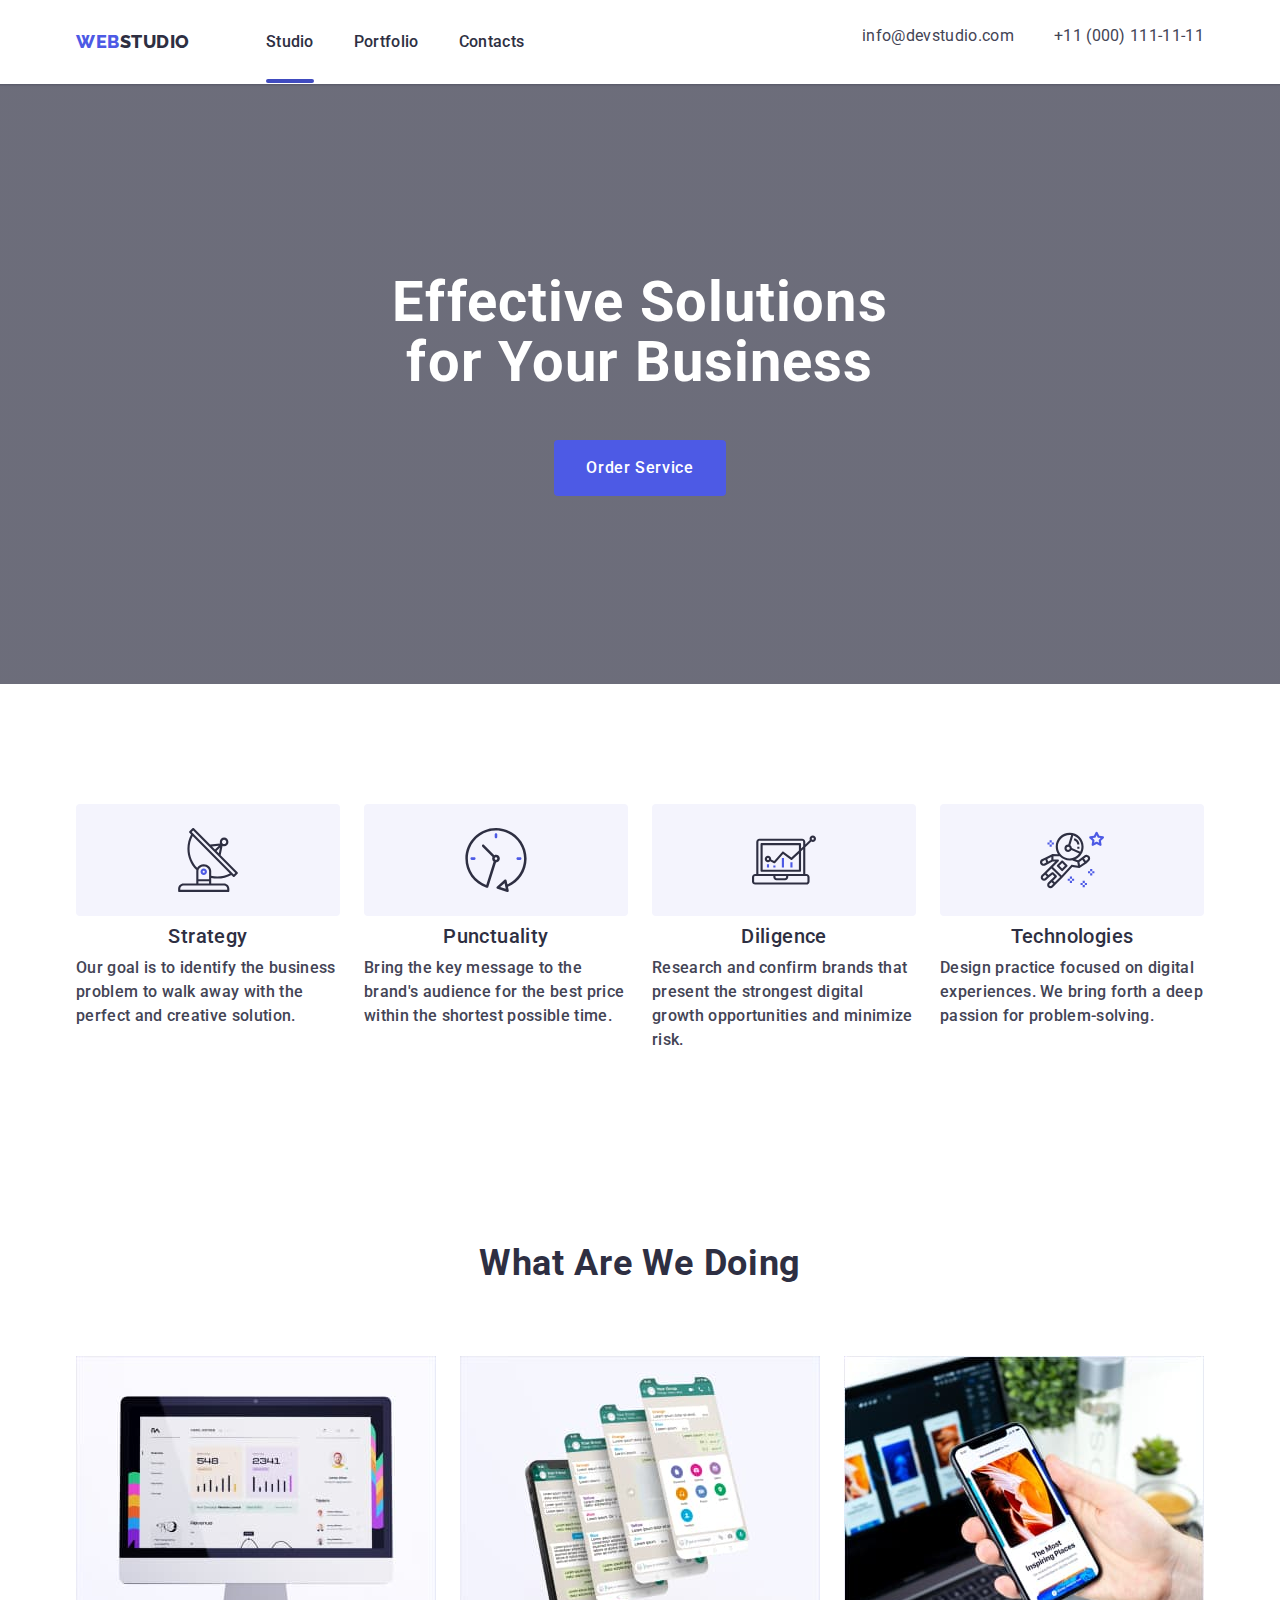
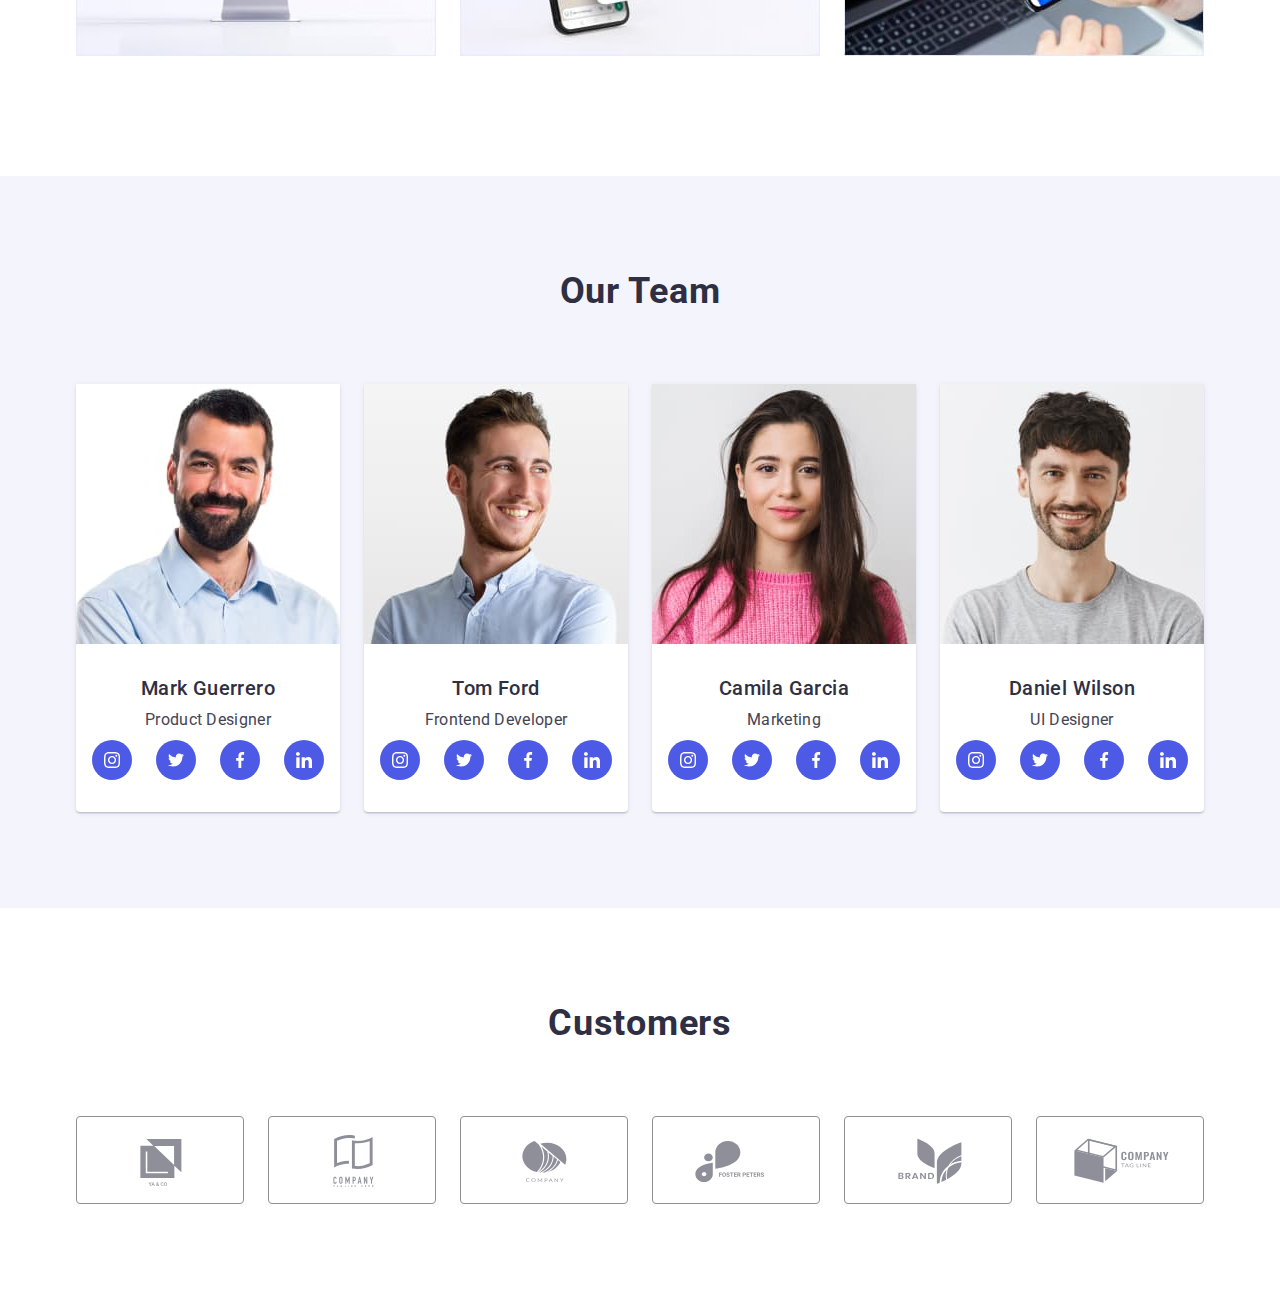
==== index.html @ 13667ad4 "commit" ====
<!DOCTYPE html>
<html lang="en">
  <head>
    <meta charset="UTF-8" />
    <meta http-equiv="X-UA-Compatible" content="IE=edge" />
    <meta name="viewport" content="width=device-width, initial-scale=1.0" />
    <title>Document</title>
    <link rel="preconnect" href="https://fonts.googleapis.com" />
    <link rel="preconnect" href="https://fonts.gstatic.com" crossorigin />
    <link
      href="https://fonts.googleapis.com/css2?family=Raleway:wght@800&family=Roboto:wght@400;500;700;900&display=swap"
      rel="stylesheet"
    />
    <link
      rel="stylesheet"
      href="https://cdn.jsdelivr.net/npm/modern-normalize@1.1.0/modern-normalize.min.css"
    />
    <link rel="stylesheet" href="css/styles.css" />
    <link rel="stylesheet" href="css/media.css" />
  </head>
  <body>
    <!-- Header content -->
    <header class="header header-top-line">
      <div class="heder-conteiner conteiner">
        <nav class="heder-nav">
          <a href="./index.html" class="logo link"
            >Web<span class="logo-studio-header">Studio</span></a
          >
          <ul class="nav-list list">
            <li class="nav-list-item">
              <a href="./index.html" class="nav-link link header-underline"
                >Studio</a
              >
            </li>
            <li class="nav-list-item">
              <a href="./portfolio.html" class="nav-link link">Portfolio</a>
            </li>
            <li class="nav-list-item">
              <a href="" class="nav-link link">Contacts</a>
            </li>
          </ul>
        </nav>
        <button type="button" class="modile-menu-open">
          <svg class="" width="32" height="32">
            <use href="./images/icons.svg#icon-menu-hamburger"></use>
          </svg>
        </button>
        <address class="address">
          <ul class="address-list list">
            <li class="address-list-item">
              <a class="address-link link" href="mailto:info@devstudio.com"
                >info@devstudio.com</a
              >
            </li>
            <li class="address-list-item">
              <a class="address-link link" href="tel:+110001111111"
                >+11 (000) 111-11-11</a
              >
            </li>
          </ul>
        </address>
      </div>
    </header>
    <!-- Main content -->
    <main>
      <!-- Section 1 -->
      <section class="hero-section">
        <h1 class="hero-title">Effective Solutions for Your Business</h1>
        <button type="button" class="hero-button" data-modal-open>
          Order Service
        </button>
      </section>
      <!-- Section 2 -->
      <section class="about-section">
        <h2 class="visually-hidden" hidden>About us</h2>
        <div class="conteiner">
          <ul class="about-list list">
            <li class="about-list-item">
              <div class="about-conteiner">
                <svg width="64" height="64">
                  <use href="./images/icons.svg#icon-antenna"></use>
                </svg>
              </div>
              <h3 class="about-title">Strategy</h3>
              <p class="about-text">
                Our goal is to identify the business problem to walk away with
                the perfect and creative solution.
              </p>
            </li>
            <li class="about-list-item">
              <div class="about-conteiner">
                <svg width="64" height="64">
                  <use href="./images/icons.svg#icon-clock"></use>
                </svg>
              </div>
              <h3 class="about-title">Punctuality</h3>
              <p class="about-text">
                Bring the key message to the brand's audience for the best price
                within the shortest possible time.
              </p>
            </li>
            <li class="about-list-item">
              <div class="about-conteiner">
                <svg width="64" height="64">
                  <use href="./images/icons.svg#icon-diagram"></use>
                </svg>
              </div>
              <h3 class="about-title">Diligence</h3>
              <p class="about-text">
                Research and confirm brands that present the strongest digital
                growth opportunities and minimize risk.
              </p>
            </li>
            <li class="about-list-item">
              <div class="about-conteiner">
                <svg width="64" height="64">
                  <use href="./images/icons.svg#icon-astronaut"></use>
                </svg>
              </div>
              <h3 class="about-title">Technologies</h3>
              <p class="about-text">
                Design practice focused on digital experiences. We bring forth a
                deep passion for problem-solving.
              </p>
            </li>
          </ul>
        </div>
      </section>
      <!-- Section 3 -->
      <section class="second-about-section">
        <div class="conteiner">
          <h2 class="second-about-title">What are we doing</h2>
          <ul class="list second-about-list">
            <li>
              <img
                srcset="./images/about/img1@x2.jpg 2x"
                src="./images/about/img1.jpg"
                alt="computer"
                width="360"
                height="300"
              />
            </li>
            <li>
              <img
                srcset="./images/about/img2@x2.jpg 2x"
                src="./images/about/img2.jpg"
                alt="phone"
                width="360"
                height="300"
              />
            </li>
            <li>
              <img
                srcset="./images/about/img3@2x.jpg 2x"
                src="./images/about/img3.jpg"
                alt="phone and computer"
                width="360"
                height="300"
              />
            </li>
          </ul>
        </div>
      </section>
      <!-- Section 4 -->
      <section class="team-section">
        <div class="team-conteiner conteiner">
          <h2 class="team-section-title">Our Team</h2>
          <ul class="team-list list">
            <li class="team-card">
              <img
                srcset="./images/mark@2x.jpg 2x"
                src="./images/mark.jpg"
                alt="mark"
                width="264"
                height="260"
              />
              <div class="team-card-describe">
                <h3 class="team-list-title">Mark Guerrero</h3>
                <p class="team-list-text">Product Designer</p>
                <ul class="team-soc-list list">
                  <li class="team-soc-item">
                    <a href="" class="team-soc-link link">
                      <svg class="team-soc-icon" width="16" height="16">
                        <use href="./images/icons.svg#icon-instagram"></use>
                      </svg>
                    </a>
                  </li>
                  <li class="team-soc-item">
                    <a href="" class="team-soc-link link">
                      <svg class="team-soc-icon" width="16" height="16">
                        <use href="./images/icons.svg#icon-twitter"></use>
                      </svg>
                    </a>
                  </li>
                  <li class="team-soc-item">
                    <a href="" class="team-soc-link link">
                      <svg class="team-soc-icon" width="16" height="16">
                        <use href="./images/icons.svg#icon-facebook"></use>
                      </svg>
                    </a>
                  </li>
                  <li class="team-soc-item">
                    <a href="" class="team-soc-link link">
                      <svg class="team-soc-icon" width="16" height="16">
                        <use href="./images/icons.svg#icon-linkedin"></use>
                      </svg>
                    </a>
                  </li>
                </ul>
              </div>
            </li>
            <li class="team-card">
              <img
                srcset="./images/tom@2x.jpg 2x"
                src="./images/tom.jpg"
                alt="tom"
                width="264"
                height="260"
              />
              <div class="team-card-describe">
                <h3 class="team-list-title">Tom Ford</h3>
                <p class="team-list-text">Frontend Developer</p>
                <ul class="team-soc-list list">
                  <li class="team-soc-item">
                    <a href="" class="team-soc-link link">
                      <svg class="team-soc-icon" width="16" height="16">
                        <use href="./images/icons.svg#icon-instagram"></use>
                      </svg>
                    </a>
                  </li>
                  <li class="team-soc-item">
                    <a href="" class="team-soc-link link">
                      <svg class="team-soc-icon" width="16" height="16">
                        <use href="./images/icons.svg#icon-twitter"></use>
                      </svg>
                    </a>
                  </li>
                  <li class="team-soc-item">
                    <a href="" class="team-soc-link link">
                      <svg class="team-soc-icon" width="16" height="16">
                        <use href="./images/icons.svg#icon-facebook"></use>
                      </svg>
                    </a>
                  </li>
                  <li class="team-soc-item">
                    <a href="" class="team-soc-link link">
                      <svg class="team-soc-icon" width="16" height="16">
                        <use href="./images/icons.svg#icon-linkedin"></use>
                      </svg>
                    </a>
                  </li>
                </ul>
              </div>
            </li>
            <li class="team-card">
              <img
                srcset="./images/camila@2x.jpg 2x"
                src="./images/camila.jpg"
                alt="camila"
                width="264"
                height="260"
              />
              <div class="team-card-describe">
                <h3 class="team-list-title">Camila Garcia</h3>
                <p class="team-list-text">Marketing</p>
                <ul class="team-soc-list list">
                  <li class="team-soc-item">
                    <a href="" class="team-soc-link link">
                      <svg class="team-soc-icon" width="16" height="16">
                        <use href="./images/icons.svg#icon-instagram"></use>
                      </svg>
                    </a>
                  </li>
                  <li class="team-soc-item">
                    <a href="" class="team-soc-link link">
                      <svg class="team-soc-icon" width="16" height="16">
                        <use href="./images/icons.svg#icon-twitter"></use>
                      </svg>
                    </a>
                  </li>
                  <li class="team-soc-item">
                    <a href="" class="team-soc-link link">
                      <svg class="team-soc-icon" width="16" height="16">
                        <use href="./images/icons.svg#icon-facebook"></use>
                      </svg>
                    </a>
                  </li>
                  <li class="team-soc-item">
                    <a href="" class="team-soc-link link">
                      <svg class="team-soc-icon" width="16" height="16">
                        <use href="./images/icons.svg#icon-linkedin"></use>
                      </svg>
                    </a>
                  </li>
                </ul>
              </div>
            </li>
            <li class="team-card">
              <img
                srcset="./images/daniel@2x.jpg 2x"
                src="./images/daniel.jpg"
                alt="daniel"
                width="264"
                height="260"
              />
              <div class="team-card-describe">
                <h3 class="team-list-title">Daniel Wilson</h3>
                <p class="team-list-text">UI Designer</p>
                <ul class="team-soc-list list">
                  <li class="team-soc-item">
                    <a href="" class="team-soc-link link">
                      <svg class="team-soc-icon" width="16" height="16">
                        <use href="./images/icons.svg#icon-instagram"></use>
                      </svg>
                    </a>
                  </li>
                  <li class="team-soc-item">
                    <a href="" class="team-soc-link link">
                      <svg class="team-soc-icon" width="16" height="16">
                        <use href="./images/icons.svg#icon-twitter"></use>
                      </svg>
                    </a>
                  </li>
                  <li class="team-soc-item">
                    <a href="" class="team-soc-link link">
                      <svg class="team-soc-icon" width="16" height="16">
                        <use href="./images/icons.svg#icon-facebook"></use>
                      </svg>
                    </a>
                  </li>
                  <li class="team-soc-item">
                    <a href="" class="team-soc-link link">
                      <svg class="team-soc-icon" width="16" height="16">
                        <use href="./images/icons.svg#icon-linkedin"></use>
                      </svg>
                    </a>
                  </li>
                </ul>
              </div>
            </li>
          </ul>
        </div>
      </section>
      <!-- Section 5 -->
      <section class="customers-section">
        <div class="conteiner">
          <h2 class="customers-title">Customers</h2>
          <ul class="customers-list">
            <li class="customers-list-item list">
              <a href="" class="customers-link">
                <svg class="castomers-icon" width="104" height="56">
                  <use href="./images/icons.svg#icon-Logo"></use>
                </svg>
              </a>
            </li>
            <li class="customers-list-item list">
              <a href="" class="customers-link">
                <svg class="castomers-icon" width="104" height="56">
                  <use href="./images/icons.svg#icon-Logo-2"></use>
                </svg>
              </a>
            </li>
            <li class="customers-list-item list">
              <a href="" class="customers-link">
                <svg class="castomers-icon" width="104" height="56">
                  <use href="./images/icons.svg#icon-Logo-3"></use>
                </svg>
              </a>
            </li>
            <li class="customers-list-item list">
              <a href="" class="customers-link">
                <svg class="castomers-icon" width="104" height="56">
                  <use href="./images/icons.svg#icon-Logo-4"></use>
                </svg>
              </a>
            </li>
            <li class="customers-list-item list">
              <a href="" class="customers-link">
                <svg class="castomers-icon" width="104" height="56">
                  <use href="./images/icons.svg#icon-Logo-5"></use>
                </svg>
              </a>
            </li>
            <li class="customers-list-item list">
              <a href="" class="customers-link">
                <svg class="castomers-icon" width="104" height="56">
                  <use href="./images/icons.svg#icon-Logo-6"></use>
                </svg>
              </a>
            </li>
          </ul>
        </div>
      </section>
    </main>
    <!-- Footer content -->
    <!-- <footer class="footer">
      <div class="footer-conteiner conteiner">
        <div class="first-footer-conteiner">
          <a href="./index.html" class="logo link"
            >Web<span class="logo-studio-footer">Studio</span>
          </a>
          <p class="footer-text">
            Increase the flow of customers and sales for your business with
            digital marketing & growth solutions.
          </p>
        </div>
        <div class="second-footer-conteiner">
          <h2 class="footer-title">Social media</h2>
          <ul class="footer-soc-list list">
            <li class="footer-soc-item">
              <a href="" class="footer-icon-link">
                <svg class="footer-soc-icon" width="24" height="24">
                  <use href="./images/icons.svg#icon-instagram"></use>
                </svg>
              </a>
            </li>
            <li class="footer-soc-item">
              <a href="" class="footer-icon-link">
                <svg class="footer-soc-icon" width="24" height="24">
                  <use href="./images/icons.svg#icon-twitter"></use>
                </svg>
              </a>
            </li>
            <li class="footer-soc-item">
              <a href="" class="footer-icon-link">
                <svg class="footer-soc-icon" width="24" height="24">
                  <use href="./images/icons.svg#icon-facebook"></use>
                </svg>
              </a>
            </li>
            <li class="footer-soc-item">
              <a href="" class="footer-icon-link">
                <svg class="footer-soc-icon" width="24" height="24">
                  <use href="./images/icons.svg#icon-linkedin"></use>
                </svg>
              </a>
            </li>
          </ul>
        </div>
        <div class="third-footer-container">
          <p class="subscribe-text">Subscribe</p>
            <form>
              <div class="form-btn-wrap">
              <label aria-label="email-input">
                <input
                  type="email"
                  name="subscribe-input"
                  class="subscribe-input"
                  placeholder="E-mail"
                  required
                />
              </label>
              <button class="footer-btn" type="submit">Subscribe</button>
            </div>
            </form>
        </div>
      </div>
    </footer> -->

    <div class="backdrop is-hidden" data-modal>
      <div class="modal-window">
        <button type="button" class="modal-btn" data-modal-close>
          <svg class="modal-svg" width="8" height="8">
            <use href="./images/icons.svg#icon-close-black"></use>
          </svg>
        </button>
        <p class="modal-title">Leave your contacts and we will call you back</p>
        <form class="modal-form">
          <div class="modal-field">
            <label class="modal-label" for="user-name">Name</label>
            <div class="input-container">
              <input
                type="text"
                name="user-name"
                id="user-name"
                class="modal-input"
                title="name"
                required
              />
              <svg class="modal-input-icon" width="18" height="18">
                <use href="./images/icons.svg#icon-person"></use>
              </svg>
            </div>
          </div>
          <div class="modal-field">
            <label class="modal-label" for="user-phone">Phone</label>
            <div class="input-container">
              <input
                type="tel"
                name="user-phone"
                id="user-phone"
                class="modal-input"
                placeholder=""
                required
              />
              <svg class="modal-input-icon" width="18" height="18">
                <use href="./images/icons.svg#icon-phone"></use>
              </svg>
            </div>
          </div>
          <div class="modal-field">
            <label class="modal-label" for="user-email">Email</label>
            <div class="input-container">
              <input
                type="email"
                name="user-email"
                id="user-email"
                class="modal-input"
                required
              />
              <svg class="modal-input-icon" width="18" height="18">
                <use href="./images/icons.svg#icon-email"></use>
              </svg>
            </div>
          </div>
          <div class="modal-field-area">
            <label class="modal-label" for="text input">Comment</label>
            <textarea
              name="text input"
              id="text input"
              class="modal-textarea"
              placeholder="Text input"
            ></textarea>
          </div>
          <div class="modal-field-check">
            <input
              type="checkbox"
              name="privacy"
              id="privacy"
              class="input-check visually-hidden"
              value="true"
              required
            />
            <label class="check-label-text" for="privacy">
              <span>
                <svg class="check-icon" width="10" height="8">
                  <use href="./images/icons.svg#icon-check"></use>
                </svg>
              </span>
              I accept the terms and conditions of the
              <a class="check-label-link" href="">Privacy Policy</a>
            </label>
          </div>
          <button type="submit" class="modal-send-btn">Send</button>
        </form>
      </div>
    </div>
    <script src="./js/modal.js"></script>
  </body>
</html>

<!-- is-hidden -->
---- css/styles.css ----
:root {
  --hero-section-color: #2e2f42;
  --footer-section-color: #2e2f42;
  --main-text-color: #434455;
  --main-title-color: #2e2f42;
  --logo-color: #4d5ae5;
  --bg-gradient: linear-gradient(rgba(46, 47, 66, 0.7), rgba(46, 47, 66, 0.7));
}

body {
  font-family: "Roboto", sans-serif;
  background-color: #ffffff;
  color: #434455;
}
.conteiner {
  width: 100%;
  /* min-width: 320px; */
  padding: 0 15px;
  margin: 0 auto;
  /* width: 1158px; */
  /* border: 2px solid red; */
}

h1,
h2,
h3,
h4,
h5,
h6,
p {
  margin: 0;
}

ul {
  margin: 0;
  padding: 0;
}
button {
  display: block;
  cursor: pointer;
  border: none;
  border-radius: 4px;
}
img {
  display: block;
  max-width: 100%;
  width: 100%;
  height: auto;
}
.list {
  list-style: none;
}

.link {
  text-decoration: none;
}

.visually-hidden {
  position: absolute;
  width: 1px;
  height: 1px;
  margin: -1px;
  border: 0;
  padding: 0;

  white-space: nowrap;
  clip-path: inset(100%);
  clip: rect(0 0 0 0);
  overflow: hidden;
}

/* ================== LOGO ================== */
.logo {
  font-family: "Raleway", sans-serif;
  font-weight: 800;
  font-size: 18px;
  line-height: 1.17;
  align-items: center;
  display: flex;
  letter-spacing: 0.03em;
  text-transform: uppercase;
  color: var(--logo-color);
}
.logo-studio-header {
  font-family: "Raleway", sans-serif;
  font-weight: 800;
  font-size: 18px;
  line-height: 1.17;
  align-items: center;
  letter-spacing: 0.03em;
  text-transform: uppercase;
  color: #2e2f42;
}
.logo-studio-footer {
  font-family: "Raleway", sans-serif;
  font-weight: 800;
  font-size: 18px;
  line-height: 1.17;
  align-items: center;
  letter-spacing: 0.03em;
  text-transform: uppercase;
  color: #f4f4fd;
}
/* ================== HEDER ================== */
/* @media screen and (min-width: 428px) {
  .conteiner {
    width: 428px;
  }
} */
.header {
  padding-top: 24px;
  padding-bottom: 24px;
}

.heder-conteiner {
  display: flex;
  justify-content: space-between;
  align-items: center;
}
.modile-menu-open {
  background-color: transparent;
  padding: 0;
  height: 32px;
}
.header-top-line {
  box-shadow: 0px 2px 1px rgba(46, 47, 66, 0.08),
    0px 1px 1px rgba(46, 47, 66, 0.16), 0px 1px 6px rgba(46, 47, 66, 0.08);
}

/* ================== HERO ================== */
.hero-section {
  max-width: 428px;
  /* height: 432px; */
  margin: 0 auto;
  background-image: var(--bg-gradient), url(../images/hero-bg/mobile-bg.jpg);
  background-repeat: no-repeat;
  background-position: center;
  background-size: cover;
}
@media screen and (min-device-pixel-ratio: 2),
  screen and (min-resolution: 192dpi),
  screen and (min-resolution: 2dppx) {
  .hero-section {
    max-width: 428px;
    /* height: 432px; */
    margin: 0 auto;
    background-image: var(--bg-gradient),
      url(../images/hero-bg/mobile-bg@x2.jpg);
    background-repeat: no-repeat;
    background-position: center;
    background-size: cover;
  }
}

.hero-section {
  padding: 112px 0;
}
.hero-title {
  width: 320px;
  font-size: 36px;
  line-height: calc(40 / 36);
  text-align: center;
  letter-spacing: 0.02em;
  color: #ffffff;
  margin: 0 auto;
  margin-bottom: 72px;
}
.hero-button {
  font-family: inherit;
  font-weight: 500;
  font-size: 16px;
  line-height: 1.5;
  letter-spacing: 0.04em;
  color: #ffffff;
  background-color: #4d5ae5;
  padding: 16px 32px;
  margin: 0 auto;
}

/* ================== ABOUT US ================== */
.main-item-list {
  /* list-style: none; */
}

.about-section {
  padding-top: 96px;
  padding-bottom: 96px;
}
.about-list-item:not(:last-child) {
  margin-bottom: 72px;
}

.about-title {
  font-weight: 700;
  font-size: 36px;
  line-height: calc(40 / 36);
  letter-spacing: 0.02em;
  color: #2e2f42;
  text-align: center;
  margin-bottom: 8px;
}
.about-text {
  font-weight: 500;
  font-size: 16px;
  line-height: calc(24/16);
  letter-spacing: 0.02em;
}


.about-title {
  /* font-weight: 500;
  font-size: 20px;
  line-height: 1.2;
  letter-spacing: 0.02em;
  color: #2e2f42; */
}
.about-text {
  /* font-size: 16px;
  line-height: 1.5;
  letter-spacing: 0.02em; */
}
.about-section {
  /* padding-top: 120px;
  padding-bottom: 120px; */
}
.about-list {
  /* display: flex;
  gap: 24px; */
}
.about-list-item {
}
.about-title {
  /* margin-bottom: 8px; */
}
.about-text {
  /* width: 264px; */
}
.about-conteiner {
  /* width: 264px;
  height: 112px;
  background-color: #f4f4fd;
  border-radius: 4px;
  display: flex;
  justify-content: center;
  align-items: center;
  margin-bottom: 8px; */
}

/* ================== SECOND ABOUT SECTION ================== */
.second-about-title {
  /* font-size: 36px;
  line-height: 1.11;
  text-align: center;
  letter-spacing: 0.02em;
  text-transform: capitalize;
  color: var(--main-title-color); */
}
.second-about-section {
  /* padding-bottom: 120px; */
}
.second-about-list {
  /* display: flex;
  gap: 24px;
  margin-top: 72px; */
}

/* ================== TEAM SECTION ================== */
.team-section {
  background-color: #f4f4fd;
  padding: 96px 0;
}
.team-section-title {
  font-size: 36px;
  line-height: 1.11;
  text-align: center;
  letter-spacing: 0.02em;
  text-transform: capitalize;
  margin-bottom: 72px;
  color: var(--main-title-color);
}
.team-card {
  background-color: #ffffff;
  box-shadow: 0px 1px 6px rgba(46, 47, 66, 0.08),
    0px 1px 1px rgba(46, 47, 66, 0.16), 0px 2px 1px rgba(46, 47, 66, 0.08);
  border-radius: 0px 0px 4px 4px;
}
.team-list-title {
  font-weight: 500;
  font-size: 20px;
  line-height: 1.2;
  letter-spacing: 0.02em;
  margin-bottom: 8px;
  color: var(--main-title-color);
}
.team-list-text {
  font-size: 16px;
  line-height: 1.5;
  letter-spacing: 0.02em;
}
.team-list {
  display: flex;
  flex-wrap: wrap;
  justify-content: center;
  gap: 72px;
}
.team-card-describe {
  text-align: center;
  padding: 32px 0;
}
.team-soc-list {
  display: flex;
  justify-content: center;
  gap: 24px;
  margin-top: 8px;
}
.team-soc-item {
  width: 40px;
  height: 40px;
  /* border: 1px solid black; */
}
.team-soc-link {
  width: 100%;
  height: 100%;
  border-radius: 50%;
  fill: #ffffff;
  background-color: #4d5ae5;
  display: flex;
  justify-content: center;
  align-items: center;
  /* transition-property: background-color;
  transition-duration: 250ms;
  transition-timing-function: cubic-bezier(0.4, 0, 0.2, 1); */
}


/* ================== CUSTOMERS SECTION ================== */
.customers-section {
  padding: 96px 0;
}

.customers-title {
  font-size: 36px;
  line-height: 1.11;
  text-align: center;
  letter-spacing: 0.02em;
  margin-bottom: 72px;
  color: var(--main-title-color);
}
.customers-conteiner {
  /* display: flex;
  justify-content: center; */
}
.customers-list {
  display: flex;
  justify-content: center;
  gap: 72px 16px;
  flex-wrap: wrap;
}
.customers-list-item {
 
  width: 190px;
  height: 88px;
  border: 1px solid #8e8f99;
  border-radius: 4px;
  transition-property: border-color;
  transition-duration: 250ms;
  transition-timing-function: cubic-bezier(0.4, 0, 0.2, 1);
}
.customers-link {
  width: 100%;
  height: 100%;
  display: flex;
  justify-content: center;
  align-items: center;
}

.customers-list-item:hover {
  /* border-color: #404bbf; */
}
.customers-link:hover > .castomers-icon {
  /* fill: #404bbf; */
}
.castomers-icon {
  fill: #8e8f99;
}
.customers-link > .castomers-icon {
  /* transition-property: fill;
  transition-duration: 250ms;
  transition-timing-function: cubic-bezier(0.4, 0, 0.2, 1); */
}

/* ================== FOOTER SECTION ================== */

.footer {
  background-color: var(--footer-section-color);
}
.footer-conteiner {
  display: flex;
}
.second-footer-conteiner {
  margin-left: 120px;
}
.footer-title {
  font-style: normal;
  font-weight: 500;
  font-size: 16px;
  line-height: 1.5;
  letter-spacing: 0.02em;
  color: #ffffff;
  margin-bottom: 16px;
}

.footer-text {
  width: 264px;
  font-size: 16px;
  line-height: 1.5;
  letter-spacing: 0.02em;
  margin-top: 16px;
  color: #f4f4fd;
}
.footer-soc-list {
  display: flex;
  gap: 16px;
}
.footer-soc-item {
  width: 40px;
  height: 40px;
}
.footer-icon-link {
  width: 100%;
  height: 100%;
  border-radius: 50%;
  background-color: #4d5ae5;
  display: flex;
  justify-content: center;
  align-items: center;
  transition: background-color 250ms cubic-bezier(0.4, 0, 0.2, 1);
}

.footer-icon-link:hover,
.footer-icon-link:focus {
  background-color: #31d0aa;
}

.footer-soc-icon {
  fill: #f4f4fd;
}

.footer {
  padding: 100px 0;
}

/* .footer-conteiner {
  width: 1158px;
} */
.third-footer-container {
  margin-left: 80px;
}
.subscribe-text {
  font-weight: 500;
  font-size: 16px;
  line-height: calc(24 / 16);
  letter-spacing: 0.02em;
  color: #ffffff;

  margin-bottom: 16px;
}
.subscribe-input {
  padding-left: 16px;
  outline: none;
  background-color: transparent;
  border-color: transparent;

  width: 264px;
  height: 40px;
  border: 1px solid #ffffff;
  filter: drop-shadow(0px 4px 4px rgba(0, 0, 0, 0.15));
  border-radius: 4px;
  color: #ffffff;
}
.form-btn-wrap {
  display: flex;
}
.footer-btn {
  position: relative;
  margin-left: 24px;
  width: 165px;
  height: 40px;
  font-family: "Roboto";
  font-style: normal;
  font-weight: 500;
  font-size: 16px;
  line-height: 24px;
  color: #ffffff;
  background-color: #4d5ae5;
  padding-left: 24px;
  text-align: start;
  transition: background-color 250ms cubic-bezier(0.4, 0, 0.2, 1);
}
.footer-btn::after {
  position: absolute;
  content: "";
  width: 24px;
  height: 20px;
  background-image: url(../images/send.svg);
  background-size: cover;
  background-position: center;
  background-repeat: no-repeat;
  margin-left: 16px;
}
.footer-btn:hover,
.footer-btn:focus {
  background-color: #404bbf;
}

/*! ================== PORTFOLIO ================== */

.button-menu {
  font-family: inherit;
  font-weight: 500;
  font-size: 16px;
  line-height: 1.5;
  letter-spacing: 0.04em;
  color: #4d5ae5;
  background-color: #f4f4fd;
  border: 1px solid #e7e9fc;
  transition: background-color 250ms cubic-bezier(0.4, 0, 0.2, 1),
    border-color 250ms cubic-bezier(0.4, 0, 0.2, 1),
    color 250ms cubic-bezier(0.4, 0, 0.2, 1),
    box-shadow 250ms cubic-bezier(0.4, 0, 0.2, 1);
}
.button-menu:hover,
.button-menu:focus {
  background-color: #404bbf;
  border-color: #404bbf;
  color: #ffffff;
  box-shadow: 0px 3px 1px rgba(0, 0, 0, 0.1), 0px 2px 1px rgba(0, 0, 0, 0.08),
    0px 2px 2px rgba(0, 0, 0, 0.12);
}
.portfolio-list-link {
  cursor: pointer;
}
.portfolio-list-conteiner {
  position: relative;
  overflow: hidden;
}
.portfolio-description {
  position: absolute;
  top: 0;
  background: #4d5ae5;
  height: 100%;
  transform: translateY(100%);
  transition: transform 250ms cubic-bezier(0.4, 0, 0.2, 1);
}

.portfolio-list-link:hover .portfolio-description,
.portfolio-list-link:focus .portfolio-description {
  transform: translateY(0);
}

.portfolio-top-text {
  padding: 40px 32px;
  font-size: 16px;
  line-height: 1.5;
  letter-spacing: 0.02em;
  color: #f4f4fd;
}

.portfolio-list-title {
  font-weight: 500;
  font-size: 20px;
  line-height: 1.2;
  letter-spacing: 0.02em;
  margin-bottom: 8px;
  color: var(--main-title-color);
}
.portfolio-list-text {
  font-size: 16px;
  line-height: 1.5;
  letter-spacing: 0.02em;
  color: var(--main-text-color);
}
.button-menu-list {
  display: flex;
  justify-content: center;
  margin-top: 96px;
  margin-bottom: 72px;
  gap: 24px;
}
.button-menu {
  padding: 12px 24px;
}
.portfolio-conteiner {
  padding-bottom: 120px;
}
.portfolio-list {
  display: flex;
  flex-wrap: wrap;
  gap: 48px 24px;
}

.portfolio-list-description {
  border: 1px solid #e7e9fc;
  border-top: none;
  padding: 32px 0;
  padding-left: 16px;
  transition: box-shadow 250ms cubic-bezier(0.4, 0, 0.2, 1);
}

.portfolio-list-link:hover > .portfolio-list-description {
  box-shadow: 0px 1px 6px rgba(46, 47, 66, 0.08),
    0px 1px 1px rgba(46, 47, 66, 0.16), 0px 2px 1px rgba(46, 47, 66, 0.08);
}

/*! ================== MODAL ================== */

.backdrop {
  position: fixed;
  top: 0;
  width: 100%;
  height: 100%;
  background: rgba(46, 47, 66, 0.4);
  transition: opacity 250ms cubic-bezier(0.4, 0, 0.2, 1),
    visibility 250ms cubic-bezier(0.4, 0, 0.2, 1);
}

.modal-window {
  position: absolute;
  width: 408px;
  min-height: 576px;
  left: 50%;
  top: 50%;
  transform: translate(-50%, -50%) scale(1);
  transition: transform 250ms cubic-bezier(0.4, 0, 0.2, 1);
  background: #fcfcfc;
  box-shadow: 0px 1px 1px rgba(0, 0, 0, 0.14), 0px 1px 3px rgba(0, 0, 0, 0.12),
    0px 2px 1px rgba(0, 0, 0, 0.2);
  border-radius: 4px;
  padding: 72px 24px 24px 24px;
}

.modal-btn {
  width: 24px;
  height: 24px;

  background-color: #e7e9fc;
  border: 1px solid rgba(0, 0, 0, 0.1);
  border-radius: 50%;

  position: absolute;
  top: 24px;
  right: 24px;

  display: flex;
  justify-content: center;
  align-items: center;
  transition: background-color 250ms cubic-bezier(0.4, 0, 0.2, 1);
}

.modal-svg {
  transition: fill 250ms cubic-bezier(0.4, 0, 0.2, 1);
}

.modal-btn:hover,
.modal-btn:focus {
  background-color: #404bbf;
}

.modal-btn:hover > .modal-svg,
.modal-btn:focus > .modal-svg {
  fill: #ffffff;
}

.backdrop.is-hidden {
  opacity: 0;
  visibility: hidden;
  pointer-events: none;
}

.backdrop.is-hidden .modal-window {
  transform: translate(-50%, -50%) scale(0);
}

/* Modal-2 */

.modal-title {
  font-weight: 500;
  font-size: 16px;
  line-height: 1.5;
  text-align: center;
  letter-spacing: 0.02em;
  color: var(--main-title-color);
  margin-bottom: 16px;
}
.modal-field {
  margin-bottom: 8px;
}
.modal-field-area {
  margin-bottom: 16px;
}
.modal-field-check {
  margin-bottom: 24px;
}
.input-container {
  position: relative;
}

.modal-input-icon {
  position: absolute;
  left: 16px;
  top: 50%;
  transform: translateY(-50%);
}

.modal-input {
  width: 100%;
  height: 40px;
  border: 1px solid rgba(46, 47, 66, 0.4);
  border-radius: 4px;
  outline: transparent;
  padding-left: 38px;
}
.modal-input:focus {
  border-color: #4d5ae5;
}

.modal-input:focus + .modal-input-icon {
  fill: #4d5ae5;
}

.modal-send-btn {
  width: 169px;
  height: 56px;
  left: 635px;
  top: 584px;
  margin: 0 auto;

  background-color: #4d5ae5;
  box-shadow: 0px 4px 4px rgba(0, 0, 0, 0.15);
  border-radius: 4px;
  color: #ffffff;

  transition: background-color 250ms cubic-bezier(0.4, 0, 0.2, 1);
}

.modal-send-btn:hover {
  background-color: #404bbf;
}

.modal-label {
  /* font-family: 'Roboto';
font-style: normal;
font-weight: 400; */
  font-size: 12px;
  line-height: calc(14 / 12);
  letter-spacing: 0.04em;
  color: #8e8f99;

  display: block;
  margin-bottom: 4px;
}

.modal-textarea {
  width: 100%;
  height: 120px;
  border: 1px solid rgba(46, 47, 66, 0.4);
  border-radius: 4px;
  outline: transparent;
  padding: 8px 16px;
  resize: none;
}
.modal-textarea::placeholder {
  font-size: 12px;
  line-height: calc(14 / 12);
  letter-spacing: 0.04em;
  color: rgba(46, 47, 66, 0.4);
}
.modal-textarea:focus {
  border-color: #4d5ae5;
}

.check-label-text {
  font-weight: 400;
  font-size: 12px;
  line-height: calc(14 / 12);
  letter-spacing: 0.04em;
  color: #8e8f99;
  display: flex;
  align-items: center;
}

.check-label-text span {
  width: 16px;
  height: 16px;
  border: 1px solid rgba(46, 47, 66, 0.4);
  border-radius: 2px;

  display: flex;
  align-items: center;
  justify-content: center;
  margin-right: 8px;
  fill: transparent;
}
.input-check:checked + .check-label-text span {
  background-color: #404bbf;
  border: none;
  fill: #f4f4fd;
}

.input-check:focus + .check-label-text span {
  border-color: #4d5ae5;
}
.check-label-link {
  margin-left: 4px;
}

/* .check-label-text::before {
  content: '';
  width: 16px;
  height: 16px;
  border: 1px solid rgba(46, 47, 66, 0.4);
  border-radius: 2px;
  margin-right: 8px;
}

.input-check:checked + .check-label-text::before {
  background-color: #404BBF;
  border: none;
  background-image: url(../images/check.svg);
  background-position: center;
  background-repeat: no-repeat;
} */

.check-label-link {
  color: #4d5ae5;
}

/* input {
  color: #404BBF;
} */
---- css/media.css ----
@media screen and (max-width: 767px) {
  @media screen and (min-width: 428px) {
  .conteiner {
    width: 428px;
  }
}
  .nav-list {
    display: none;
  }
  .address {
    display: none;
  }
  .about-conteiner {
    display: none;
  }
  .second-about-section {
    display: none;
  }
  .customers-list-item {
    width: calc((100% - 16px) / 2);
    height: 88px;
    
  }
}

/*! ==========SCREEN 768PX========== */

/* ==========HEDER========== */

@media screen and (min-width: 768px) {
  .header {
    padding-top: 16px;
    padding-bottom: 16px;
  }
  .conteiner {
    width: 766px;
  }
  .modile-menu-open {
    display: none;
  }
  .heder-nav {
    display: flex;
    gap: 120px;
  }
  .nav-list {
    display: flex;
    gap: 40px;
  }
  .nav-link {
    font-weight: 500;
    font-size: 16px;
    line-height: 1.5;
    letter-spacing: 0.02em;
    color: #2e2f42;
    transition-property: color;
    transition-duration: 250ms;
    transition-timing-function: cubic-bezier(0.4, 0, 0.2, 1);
  }
  .header-underline {
    position: relative;
  }
  .header-underline::after {
    content: "";
    position: absolute;
    left: 0;
    bottom: -31px;
    width: 100%;
    height: 4px;
    background-color: #404bbf;
    border-radius: 2px;
  }
  .address {
    font-style: normal;
  }
  .address-link {
    font-weight: 400;
    font-size: 12px;
    line-height: calc(14 / 12);
    letter-spacing: 0.02em;
    color: var(--main-text-color);
  }
  .address-list-item:not(:last-child) {
    margin-bottom: 12px;
  }

  /* ==========HERO========== */
  .hero-section {
    max-width: 768px;
    /* height: 436px; */
    margin: 0 auto;
    background-image: var(--bg-gradient), url(../images/hero-bg/tablet-bg.jpg);
    background-repeat: no-repeat;
    background-position: center;
    background-size: cover;
  }
  @media screen and (min-device-pixel-ratio: 2),
    screen and (min-resolution: 192dpi),
    screen and (min-resolution: 2dppx) {
    .hero-section {
      max-width: 768px;
      /* height: 436px; */
      margin: 0 auto;
      background-image: var(--bg-gradient),
        url(../images/hero-bg/tablet-bg@x2.jpg);
      background-repeat: no-repeat;
      background-position: center;
      background-size: cover;
    }
  }
  .hero-title {
    width: 496px;
    font-size: 56px;
    line-height: calc(60 / 56);
    letter-spacing: 0.02em;
    margin-bottom: 36px;
  }

  /* ================== ABOUT US ================== */
  .about-conteiner {
    display: none;
  }
  .about-list {
    display: flex;
    flex-wrap: wrap;
    column-gap: 24px;
    /* flex-basis: calc((100%-24px) / 2); */
  }
  .about-list li {
    /* flex-basis: calc((100%-24px) / 2); */
  }
  .about-list-item {
    max-width: 356px;
    /* flex-basis: calc((100%-24px) / 2); */
  }

  /* ================== SECOND ABOUT SECTION ================== */
  @media screen and (max-width: 1157px) {
    .second-about-section {
      display: none;
    }
  }
    
    /* ================== TEAM SECTION ================== */
  
    .team-list {
      column-gap: 24px;
      row-gap: 64px;
    }
  /* ================== CUSTOMERS SECTION ================== */
  .customers-list {
    display: flex;
    justify-content: center;
    gap: 72px 24px;
    flex-wrap: wrap;
  }
  .customers-list-item {
   
    width: 168px;
    height: 88px;
    border: 1px solid #8e8f99;
    border-radius: 4px;
    transition-property: border-color;
    transition-duration: 250ms;
    transition-timing-function: cubic-bezier(0.4, 0, 0.2, 1);
  }
}


/*! ==========SCREEN 1158PX========== */

/* ================== HEDER ================== */

@media screen and (min-width: 1158px) {
  .conteiner {
    width: 1158px;
  }
  .header {
    padding-top: 24px;
    padding-bottom: 24px;
  }
  .heder-nav {
    gap: 76px;
  }
  .header-underline::after {
    bottom: -32px;
  }
  .address-list {
    display: flex;
    gap: 40px;
  }
  .address-link {
    font-size: 16px;
    line-height: 1.5;
    letter-spacing: 0.02em;
    color: var(--main-text-color);
    transition-property: color;
    transition-duration: 250ms;
    transition-timing-function: cubic-bezier(0.4, 0, 0.2, 1);
  }
  .nav-link:hover,
  .nav-link:focus {
    color: #404bbf;
  }
  .address-link:hover,
  .address-link:focus {
    color: #404bbf;
  }

  /* ================== HERO ================== */

  .hero-section {
    padding: 188px 0;
  }
  .hero-section {
    max-width: 1440px;
    /* height: 436px; */
    margin: 0 auto;
    background-image: var(--bg-gradient), url(../images/hero-bg/desctop-bg.jpg);
    background-repeat: no-repeat;
    background-position: center;
    background-size: cover;
  }
  @media screen and (min-device-pixel-ratio: 2),
    screen and (min-resolution: 192dpi),
    screen and (min-resolution: 2dppx) {
    .hero-section {
      max-width: 1440px;
      /* height: 436px; */
      margin: 0 auto;
      background-image: var(--bg-gradient),
        url(../images/hero-bg/desctop-bg@x2.jpg);
      background-repeat: no-repeat;
      background-position: center;
      background-size: cover;
    }
  }
  .hero-title {
    width: 496px;
    font-size: 56px;
    line-height: calc(60 / 56);
    letter-spacing: 0.02em;
    margin-bottom: 48px;
  }
  .hero-button {
    transition-property: background-color;
    transition-duration: 250ms;
    transition-timing-function: cubic-bezier(0.4, 0, 0.2, 1);
  }
  .hero-button:hover,
  .hero-button:focus {
    background-color: #404bbf;
  }

  /* ================== ABOUT US ================== */

  .main-item-list {
    list-style: none;
  }
  .about-title {
    font-weight: 500;
    font-size: 20px;
    line-height: 1.2;
    letter-spacing: 0.02em;
    color: #2e2f42;
  }
  .about-text {
    font-size: 16px;
    line-height: 1.5;
    letter-spacing: 0.02em;
  }
  .about-section {
    padding-top: 120px;
    padding-bottom: 120px;
  }
  .about-list {
    display: flex;
    gap: 24px;
  }
  .about-list-item {
  }
  .about-title {
    margin-bottom: 8px;
  }
  .about-text {
    width: 264px;
  }
  .about-conteiner {
    width: 264px;
    height: 112px;
    background-color: #f4f4fd;
    border-radius: 4px;
    display: flex;
    justify-content: center;
    align-items: center;
    margin-bottom: 8px;
  }

  /* ================== SECOND ABOUT SECTION ================== */

  .second-about-title {
    font-size: 36px;
    line-height: 1.11;
    text-align: center;
    letter-spacing: 0.02em;
    text-transform: capitalize;
    color: var(--main-title-color);
  }
  .second-about-section {
    padding-bottom: 120px;
  }
  .second-about-list {
    display: flex;
    gap: 24px;
    margin-top: 72px;
  }

  /* ================== TEAM SECTION ================== */
  .team-section {
    /* background-color: #f4f4fd;
    width: 100%;
    padding: 120px 0;
    margin: 0 auto; */
  }
  .team-conteiner {
    /* justify-content: center;
    align-items: center; */
  }
  .team-section-title {
    /* font-size: 36px;
    line-height: 1.11;
    text-align: center;
    letter-spacing: 0.02em;
    text-transform: capitalize;
    margin-bottom: 72px;
    color: var(--main-title-color); */
  }
  .team-card {
    /* background-color: #ffffff;
    box-shadow: 0px 1px 6px rgba(46, 47, 66, 0.08),
      0px 1px 1px rgba(46, 47, 66, 0.16), 0px 2px 1px rgba(46, 47, 66, 0.08);
    border-radius: 0px 0px 4px 4px; */
  }
  .team-list-title {
    /* font-weight: 500;
    font-size: 20px;
    line-height: 1.2;
    letter-spacing: 0.02em;
    margin-bottom: 8px;
    color: var(--main-title-color); */
  }
  .team-list-text {
    /* font-size: 16px;
    line-height: 1.5;
    letter-spacing: 0.02em; */
  }
  
  .team-list {
    /* display: flex;
    flex-wrap: wrap;
    justify-content: center; */
    gap: 24px;
  }
  .team-card-describe {
    /* text-align: center;
    padding: 32px 0; */
  }
  
  .team-soc-list {
    /* display: flex;
    justify-content: center;
    gap: 24px;
    margin-top: 8px; */
  }
  .list {
  }
  .team-soc-item {
    /* width: 40px;
    height: 40px; */
    /* border: 1px solid black; */
  }
  .team-soc-link {
    /* width: 100%;
    height: 100%;
    border-radius: 50%;
    fill: #ffffff;
    background-color: #4d5ae5;
    display: flex;
    justify-content: center;
    align-items: center; */
    transition-property: background-color;
    transition-duration: 250ms;
    transition-timing-function: cubic-bezier(0.4, 0, 0.2, 1);
  }
  .team-soc-link:hover,
  .team-soc-link:focus {
    background-color: #404bbf;
  }
  .team-soc-icon {
    fill: #ffffff;
  }


/* ================== CUSTOMERS SECTION ================== */
.customers-section {
  /* padding: 120px 0; */
}

.customers-title {
  /* font-size: 36px;
  line-height: 1.11;
  text-align: center;
  letter-spacing: 0.02em;
  margin-bottom: 72px;
  color: var(--main-title-color); */
}
.customers-conteiner {
  /* display: flex;
  justify-content: center; */
}
.customers-list {
  /* display: flex;
  gap: 24px; */
}
.customers-list-item {
  /* width: 168px;
  height: 88px;
  border: 1px solid #8e8f99;
  border-radius: 4px;
  transition-property: border-color;
  transition-duration: 250ms;
  transition-timing-function: cubic-bezier(0.4, 0, 0.2, 1); */
}
.customers-link {
  /* width: 100%;
  height: 100%;
  display: flex;
  justify-content: center;
  align-items: center; */
}

.customers-list-item:hover {
  /* border-color: #404bbf; */
}
.customers-link:hover > .castomers-icon {
  /* fill: #404bbf; */
}
.castomers-icon {
  /* fill: #8e8f99; */
}
.customers-link > .castomers-icon {
  /* transition-property: fill;
  transition-duration: 250ms;
  transition-timing-function: cubic-bezier(0.4, 0, 0.2, 1); */
}
}
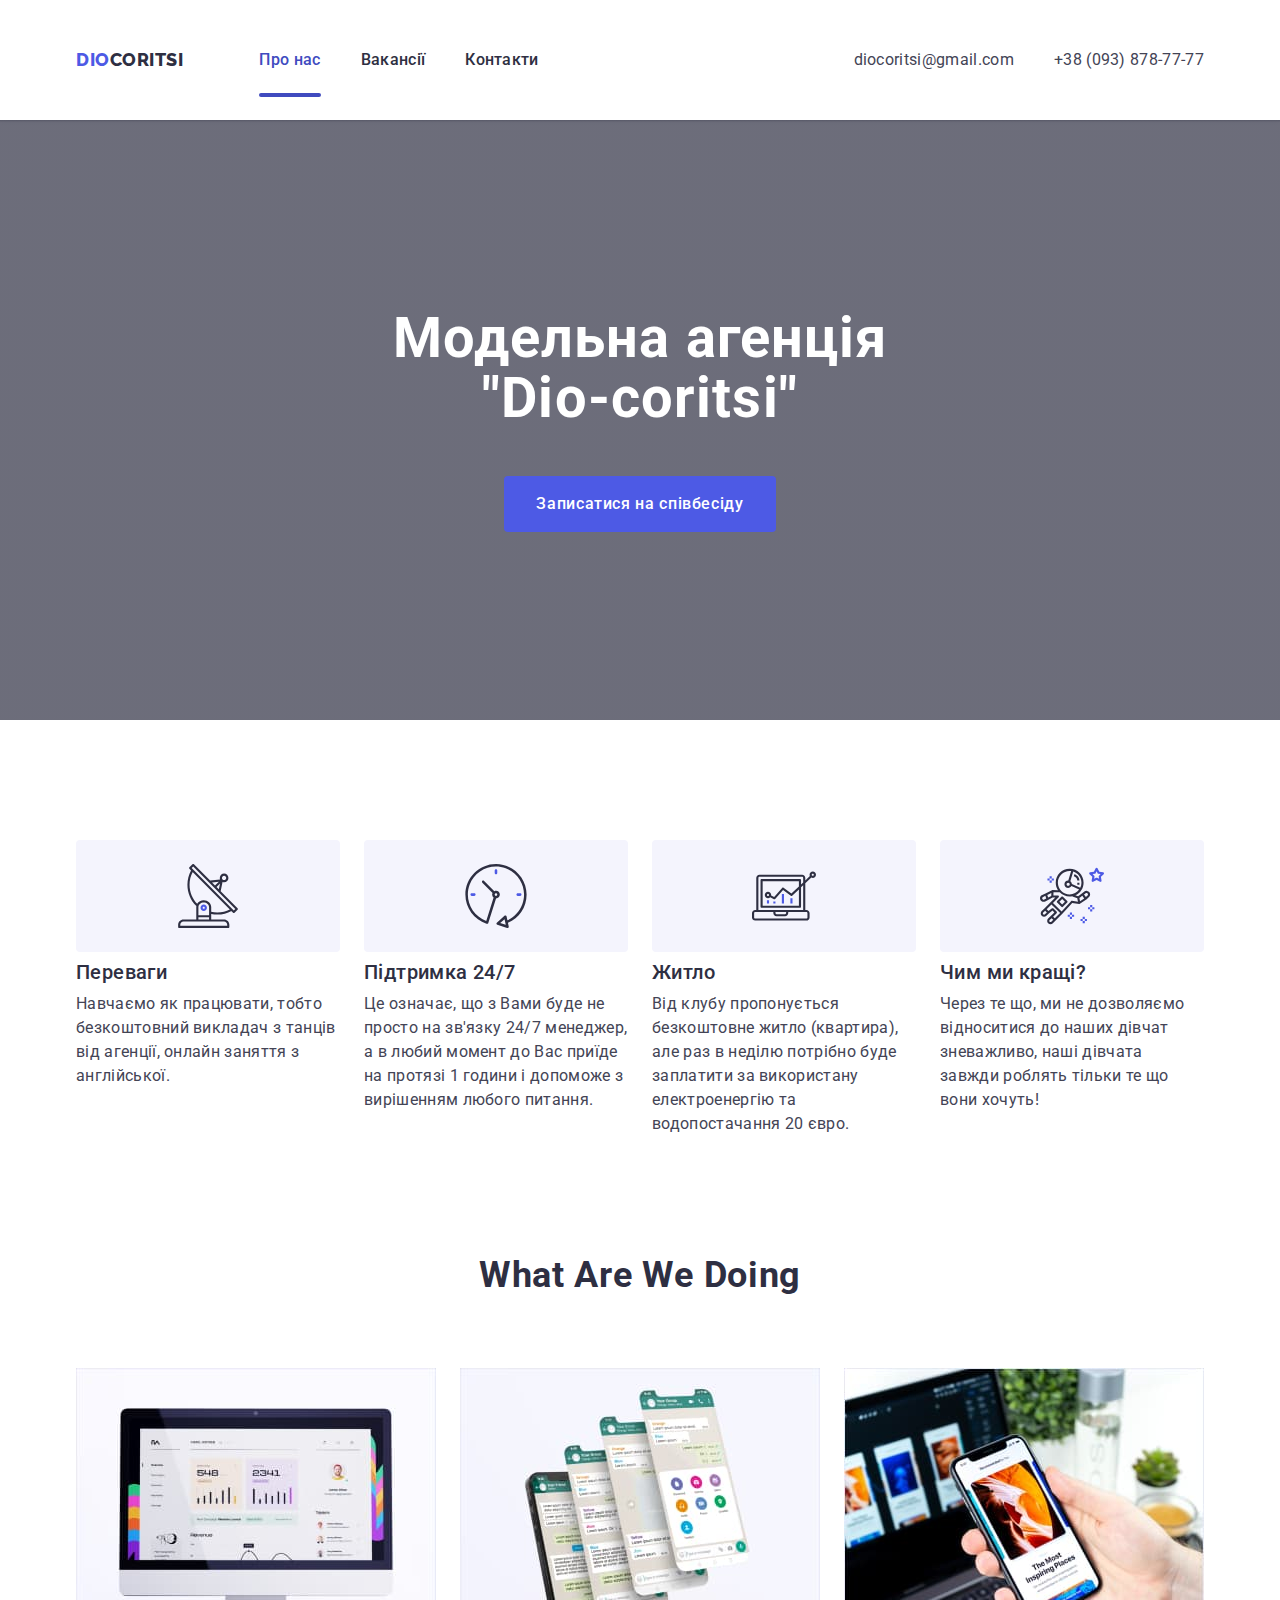
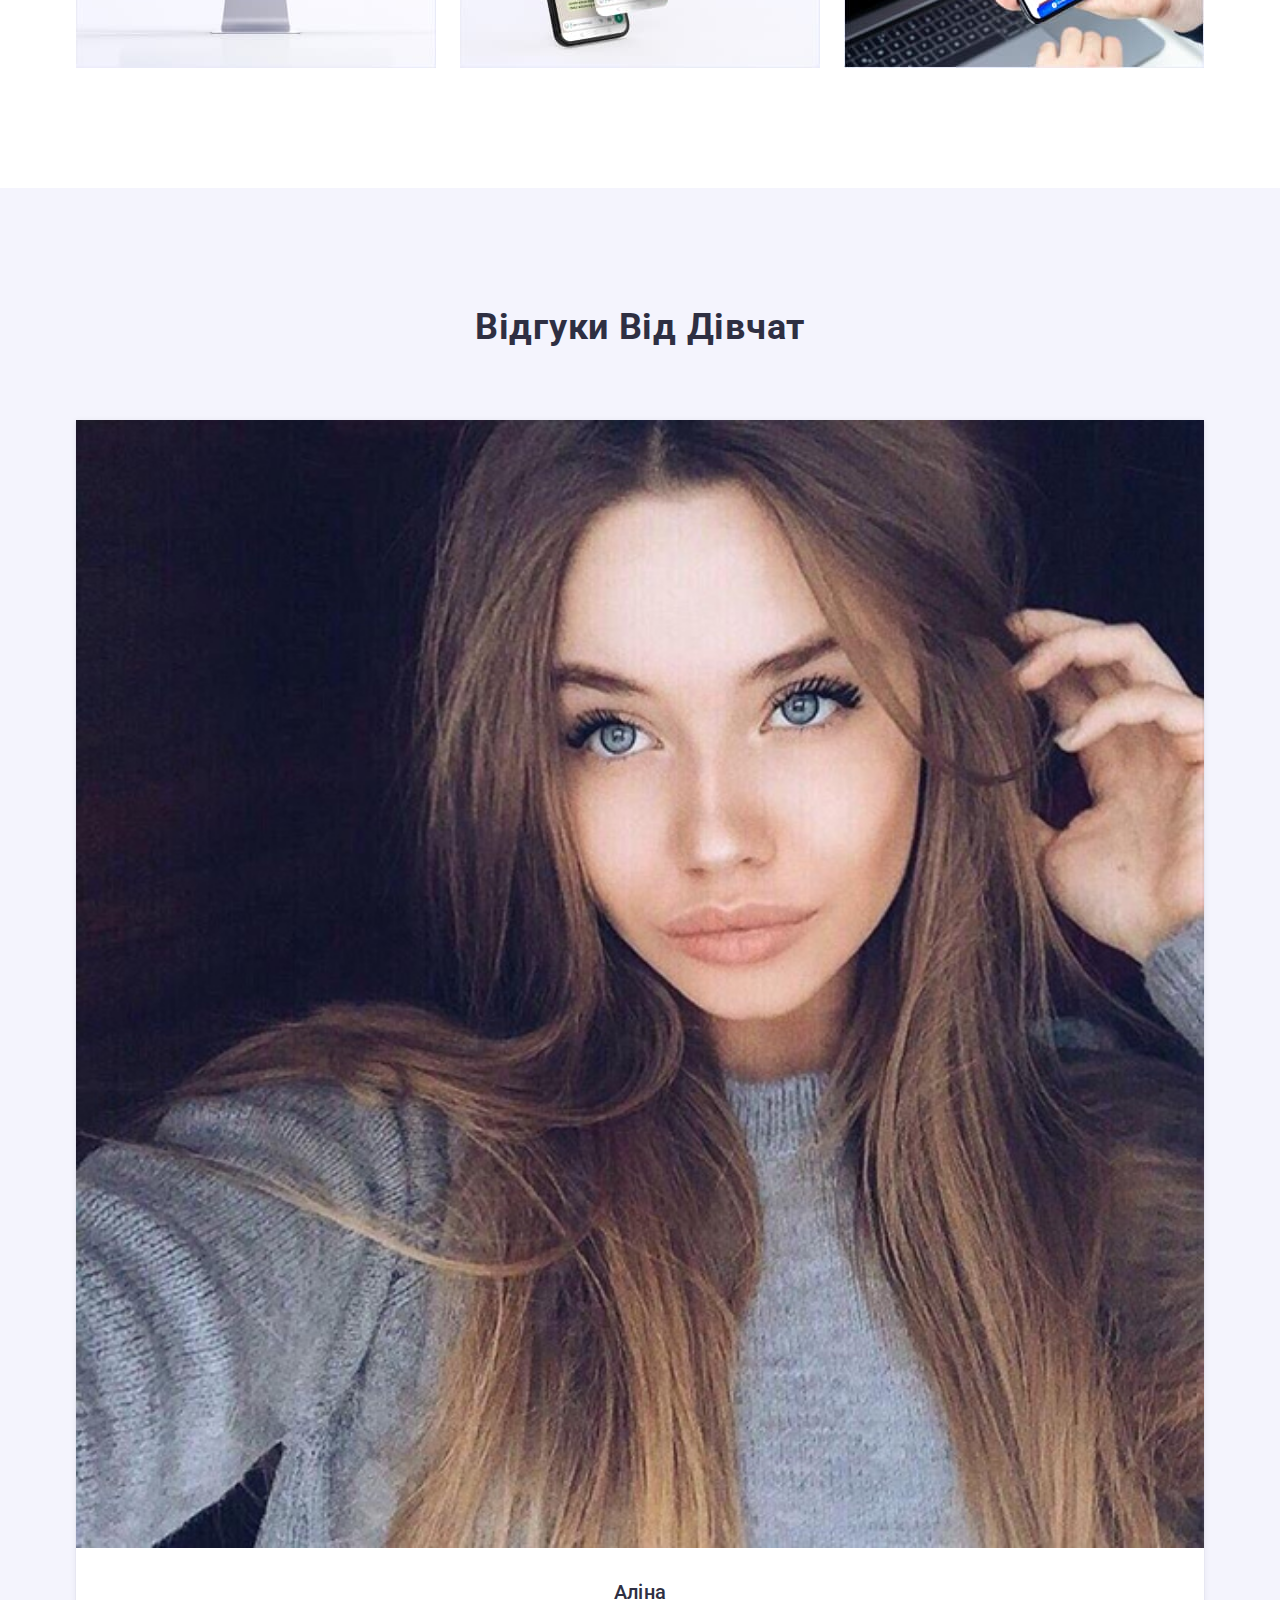
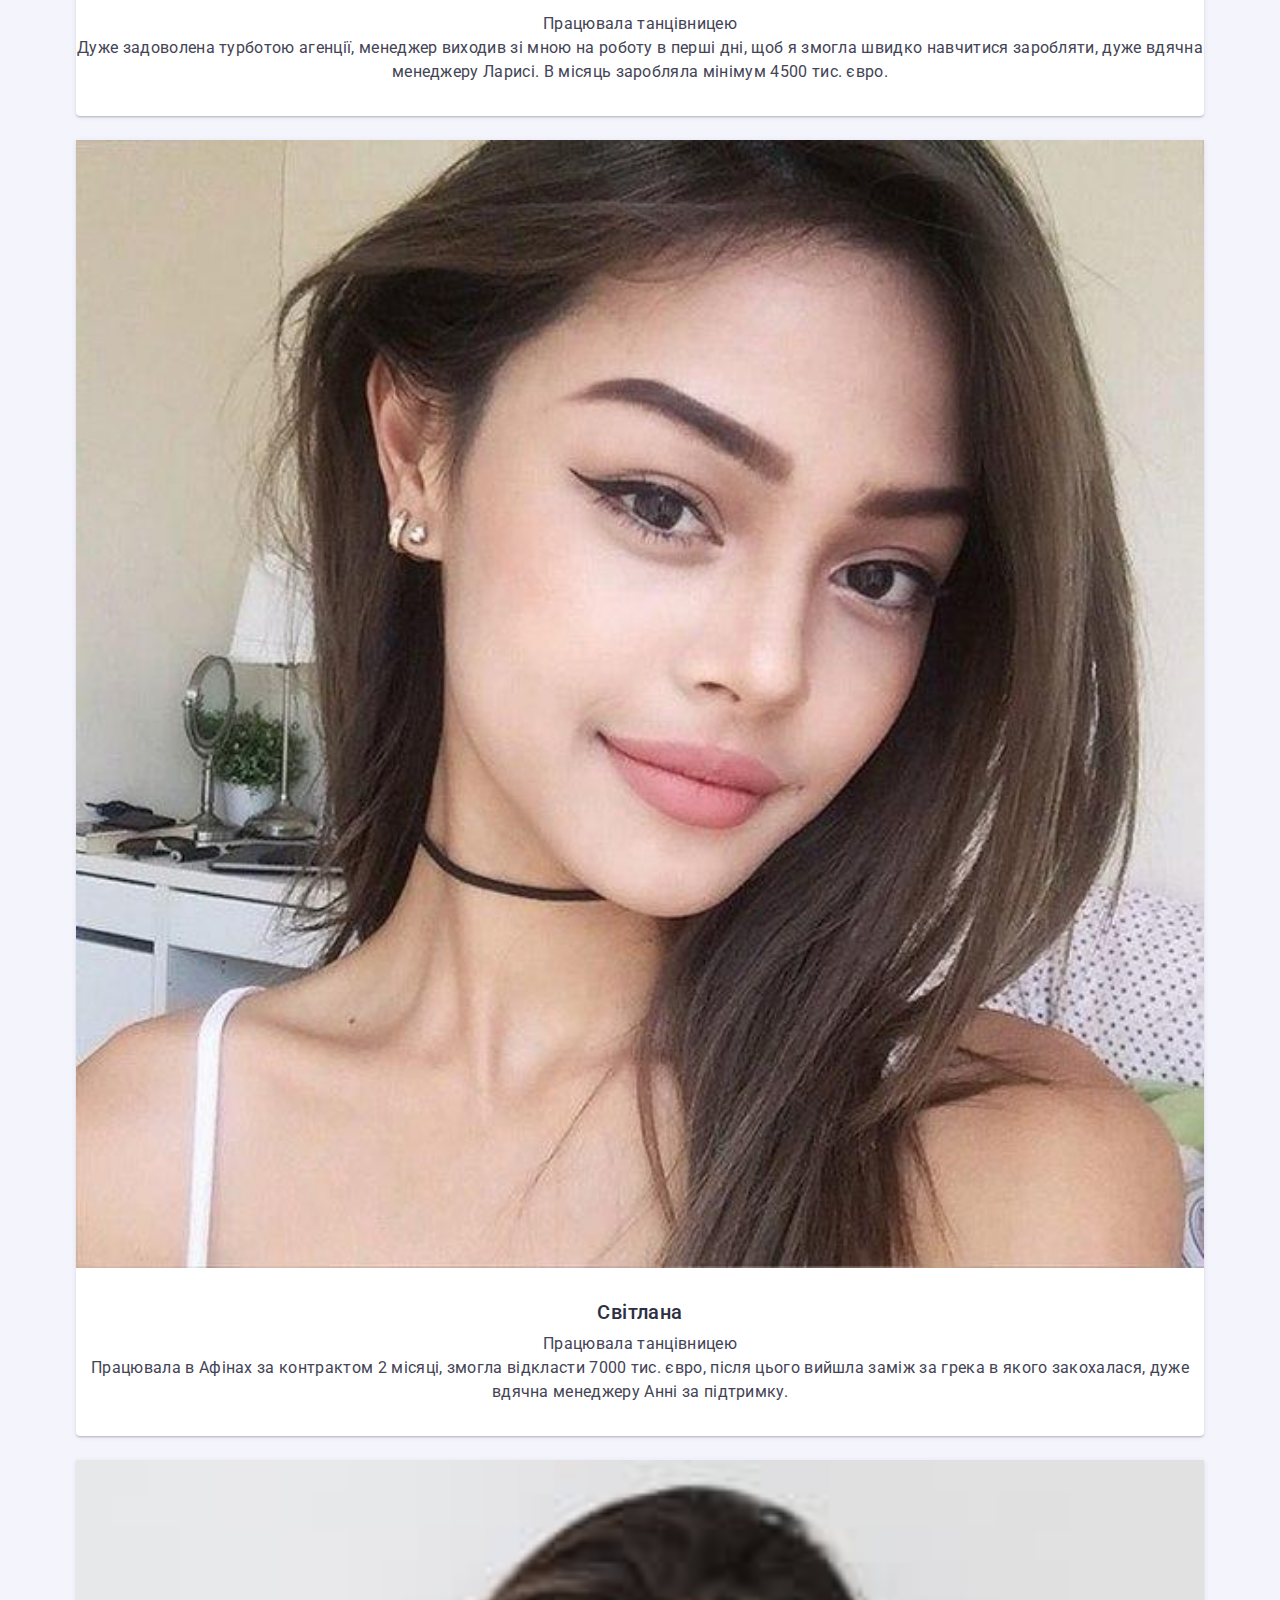
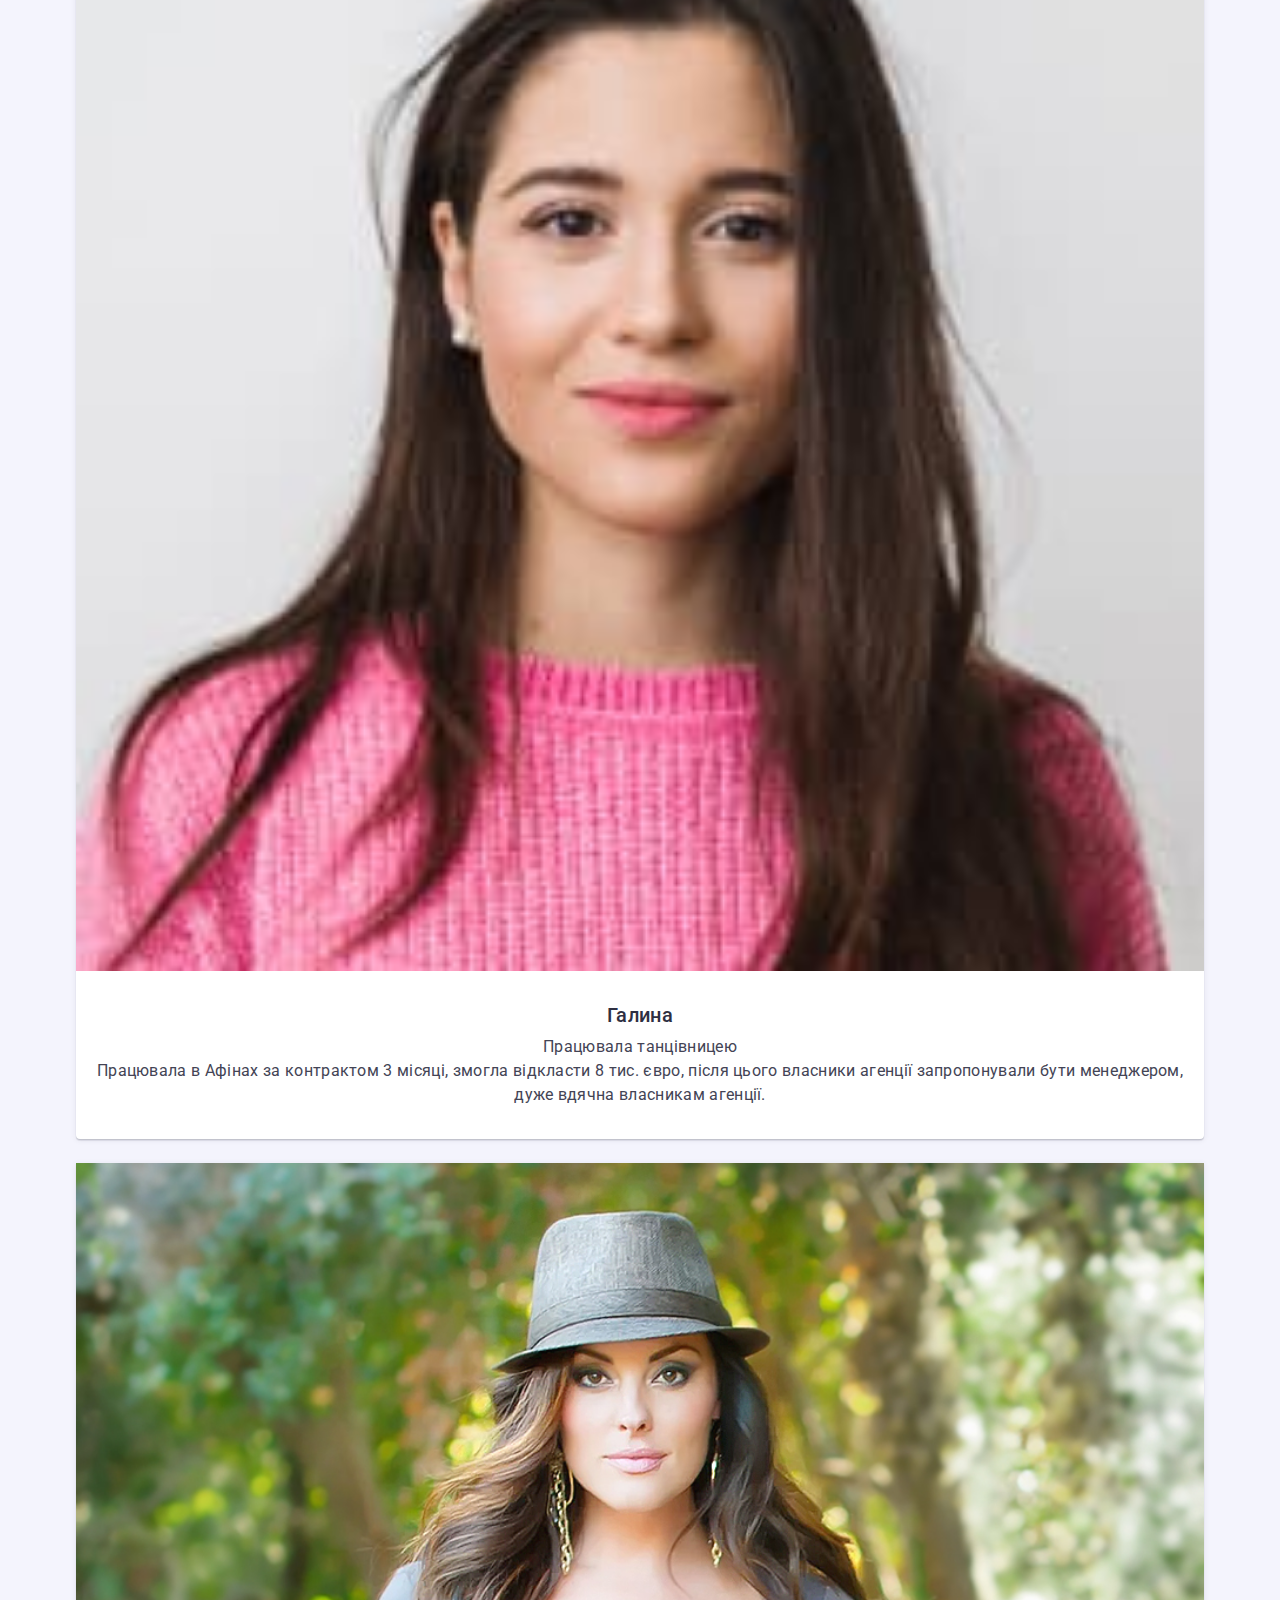
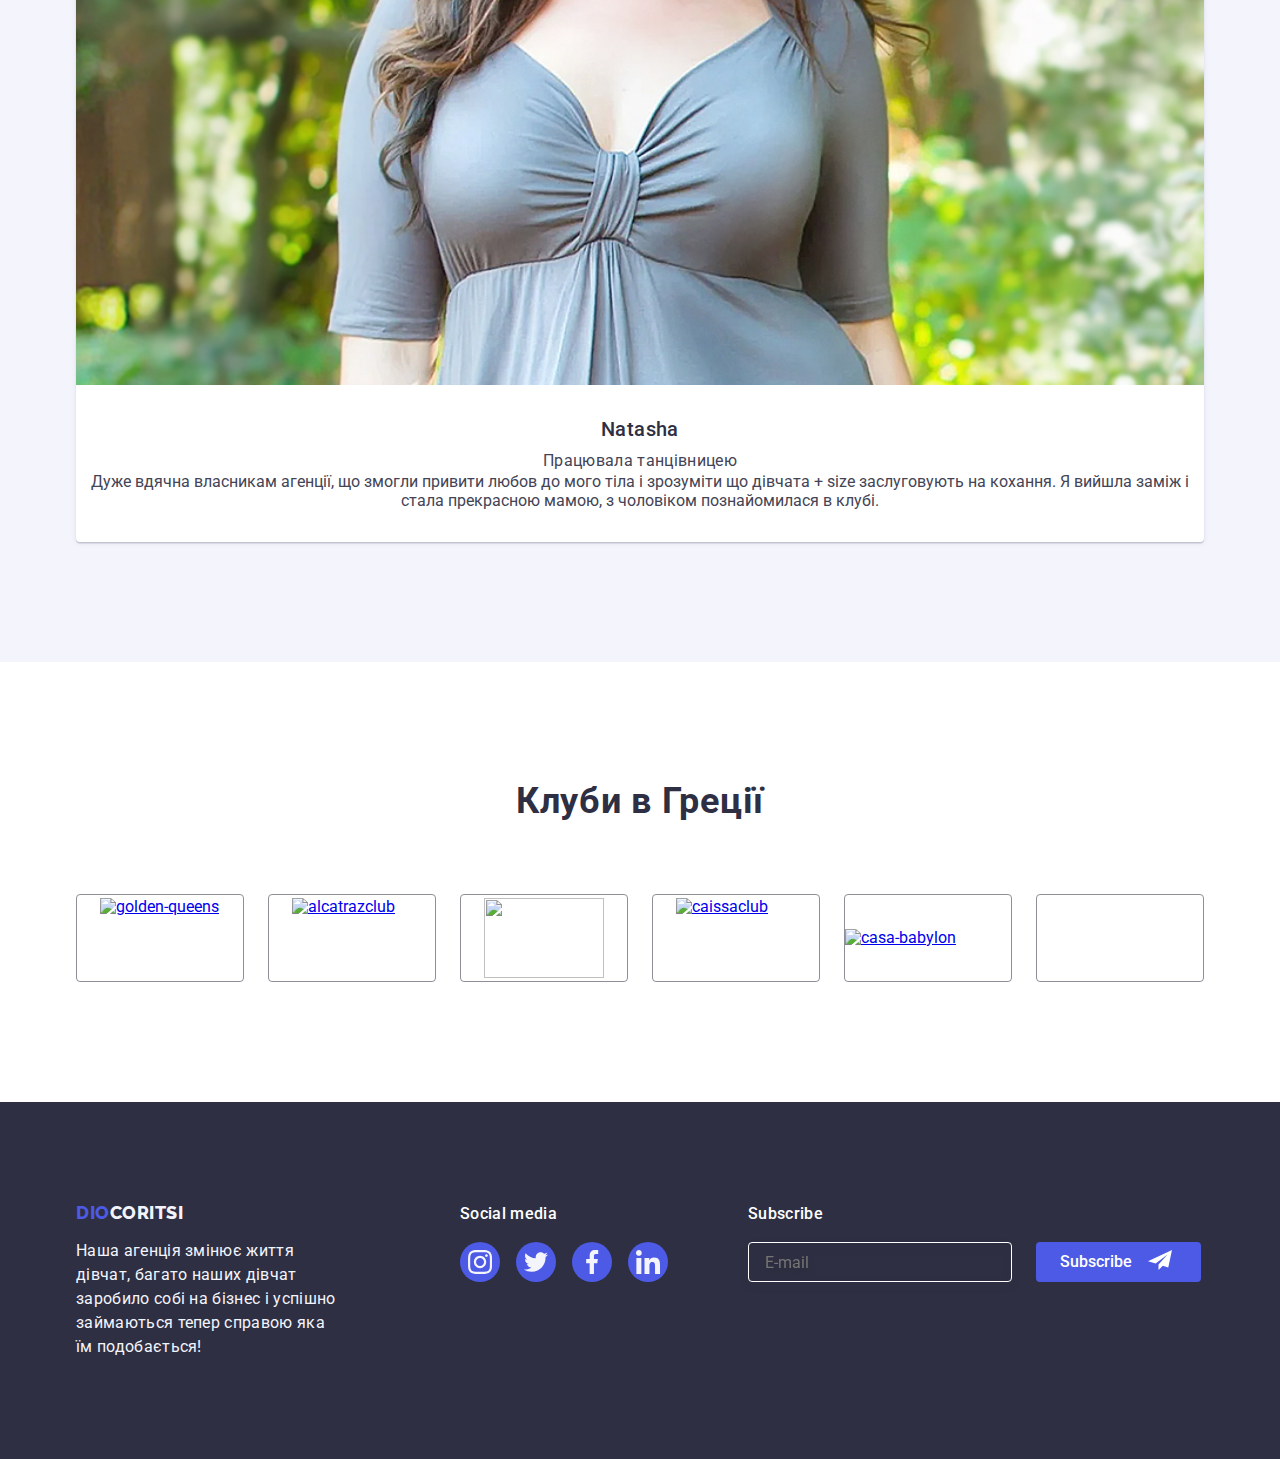
==== commit 90b8a092: "dio-coritse" ====
--- a/index.html
+++ b/index.html
@@ -4,7 +4,7 @@
     <meta charset="UTF-8" />
     <meta http-equiv="X-UA-Compatible" content="IE=edge" />
     <meta name="viewport" content="width=device-width, initial-scale=1.0" />
-    <title>Document</title>
+    <title>Model agency Dio-coritsi</title>
     <link rel="preconnect" href="https://fonts.googleapis.com" />
     <link rel="preconnect" href="https://fonts.gstatic.com" crossorigin />
     <link
@@ -24,50 +24,107 @@
       <div class="heder-conteiner conteiner">
         <nav class="heder-nav">
           <a href="./index.html" class="logo link"
-            >Web<span class="logo-studio-header">Studio</span></a
+            >Dio<span class="logo-studio-header">Coritsi</span></a
           >
           <ul class="nav-list list">
             <li class="nav-list-item">
-              <a href="./index.html" class="nav-link link header-underline"
-                >Studio</a
+              <a href="./about.html" class="nav-link link header-underline"
+                >Про нас</a
               >
             </li>
             <li class="nav-list-item">
-              <a href="./portfolio.html" class="nav-link link">Portfolio</a>
+              <a href="./portfolio.html" class="nav-link link">Вакансії</a>
             </li>
             <li class="nav-list-item">
-              <a href="" class="nav-link link">Contacts</a>
+              <a href="" class="nav-link link">Контакти</a>
             </li>
           </ul>
         </nav>
-        <button type="button" class="modile-menu-open">
-          <svg class="" width="32" height="32">
+        <button type="button" class="modile-menu-open js-open-menu">
+          <svg class="" width="32" height="22">
             <use href="./images/icons.svg#icon-menu-hamburger"></use>
           </svg>
         </button>
         <address class="address">
           <ul class="address-list list">
             <li class="address-list-item">
-              <a class="address-link link" href="mailto:info@devstudio.com"
-                >info@devstudio.com</a
+              <a class="address-link link" href="mailto:diocoritsi@gmail.com"
+                >diocoritsi@gmail.com</a
               >
             </li>
             <li class="address-list-item">
-              <a class="address-link link" href="tel:+110001111111"
-                >+11 (000) 111-11-11</a
+              <a class="address-link link" href="tel:+380938787777"
+                >+38 (093) 878-77-77</a
               >
             </li>
           </ul>
         </address>
+      </div>
+
+        <!-- MOBILE MENU -->
+
+
+
+      <div class="mobile-menu js-menu-container">
+        <button type="button" class="mobile-menu-close-btn js-close-menu">
+          <svg class="mobile-menu-close-btn-svg" width="8" height="8">
+            <use href="./images/icons.svg#icon-close-black"></use>
+          </svg>
+        </button>
+        <nav class="nav-mobile-menu">
+          <ul class="mobile-list list">
+            <li class="mobile-menu-item">
+              <a class="mobile-menu-link studio-mobile link" href="./about.html">Про нас</a>
+            </li>
+            <li class="mobile-menu-item">
+              <a class="mobile-menu-link link" href="./portfolio.html">Вакансії</a>
+            </li>
+            <li class="mobile-menu-item">
+              <a class="mobile-menu-link link" href="./contacts.html">Контакти</a>
+            </li>
+          </ul>
+        </nav>
+        <div>
+          <address>
+            <ul class="mobile-address-list list">
+              <li class="list-address-item">
+                <a class="address-link-tel link" href="tel:+380938787777"
+                >+38 (093) 878-77-77</a
+              >
+              </li>
+              <li class="list-address-item">
+                <a class="address-link-mail link" href="mailto:diocoritsi@gmail.com"
+                >diocoritsi@gmail.com</a
+              >
+              </li>
+            </ul>
+          </address>
+          <ul class="mobile-soc-list">
+            <li class="mobile-soc-item list">
+              <a href="https://instagram.com/dio_coritsi?igshid=OGQ5ZDc2ODk2ZA==" class="team-soc-link">
+                <svg class="mobile-soc-icon" width="24" height="24">
+                  <use href="./images/icons.svg#icon-instagram"></use>
+                </svg>
+              </a>
+            </li>
+            <li class="mobile-soc-item list">
+               <a href="" class="team-soc-link link">
+                <svg class="mobile-soc-icon" width="24" height="24">
+                  <use href="./images/icons.svg#icon-facebook"></use>
+                </svg>
+              </a>
+            </li>
+          </ul>
+        </div>
       </div>
     </header>
     <!-- Main content -->
     <main>
       <!-- Section 1 -->
       <section class="hero-section">
-        <h1 class="hero-title">Effective Solutions for Your Business</h1>
+        <h1 class="hero-title">Модельна агенція "Dio-coritsi"</h1>
         <button type="button" class="hero-button" data-modal-open>
-          Order Service
+          Записатися на співбесіду
         </button>
       </section>
       <!-- Section 2 -->
@@ -81,10 +138,10 @@
                   <use href="./images/icons.svg#icon-antenna"></use>
                 </svg>
               </div>
-              <h3 class="about-title">Strategy</h3>
+              <h3 class="about-title">Переваги</h3>
               <p class="about-text">
-                Our goal is to identify the business problem to walk away with
-                the perfect and creative solution.
+                Навчаємо як працювати, тобто безкоштовний викладач з танців від агенції,
+онлайн заняття з англійської.
               </p>
             </li>
             <li class="about-list-item">
@@ -93,10 +150,9 @@
                   <use href="./images/icons.svg#icon-clock"></use>
                 </svg>
               </div>
-              <h3 class="about-title">Punctuality</h3>
+              <h3 class="about-title">Підтримка 24/7</h3>
               <p class="about-text">
-                Bring the key message to the brand's audience for the best price
-                within the shortest possible time.
+                Це означає, що з Вами буде не просто на зв'язку 24/7 менеджер, а в любий момент до Вас приїде на протязі 1 години і допоможе з вирішенням любого питання. 
               </p>
             </li>
             <li class="about-list-item">
@@ -105,10 +161,11 @@
                   <use href="./images/icons.svg#icon-diagram"></use>
                 </svg>
               </div>
-              <h3 class="about-title">Diligence</h3>
+              <h3 class="about-title">Житло</h3>
               <p class="about-text">
-                Research and confirm brands that present the strongest digital
-                growth opportunities and minimize risk.
+                Від клубу пропонується безкоштовне житло (квартира), 
+але раз в неділю потрібно буде заплатити за використану електроенергію та водопостачання 20 євро.
+
               </p>
             </li>
             <li class="about-list-item">
@@ -117,10 +174,11 @@
                   <use href="./images/icons.svg#icon-astronaut"></use>
                 </svg>
               </div>
-              <h3 class="about-title">Technologies</h3>
+              <h3 class="about-title">Чим ми кращі?</h3>
               <p class="about-text">
-                Design practice focused on digital experiences. We bring forth a
-                deep passion for problem-solving.
+                Через те що, ми не дозволяємо відноситися до наших дівчат зневажливо,
+наші дівчата завжди роблять тільки те що вони хочуть!
+
               </p>
             </li>
           </ul>
@@ -164,92 +222,35 @@
       <!-- Section 4 -->
       <section class="team-section">
         <div class="team-conteiner conteiner">
-          <h2 class="team-section-title">Our Team</h2>
+          <h2 class="team-section-title">Відгуки від дівчат</h2>
           <ul class="team-list list">
             <li class="team-card">
               <img
-                srcset="./images/mark@2x.jpg 2x"
-                src="./images/mark.jpg"
-                alt="mark"
+                srcset="./images/alina@2x.jpg 2x"
+                src="./images/alina.jpg"
+                alt="alina"
                 width="264"
                 height="260"
               />
               <div class="team-card-describe">
-                <h3 class="team-list-title">Mark Guerrero</h3>
-                <p class="team-list-text">Product Designer</p>
-                <ul class="team-soc-list list">
-                  <li class="team-soc-item">
-                    <a href="" class="team-soc-link link">
-                      <svg class="team-soc-icon" width="16" height="16">
-                        <use href="./images/icons.svg#icon-instagram"></use>
-                      </svg>
-                    </a>
-                  </li>
-                  <li class="team-soc-item">
-                    <a href="" class="team-soc-link link">
-                      <svg class="team-soc-icon" width="16" height="16">
-                        <use href="./images/icons.svg#icon-twitter"></use>
-                      </svg>
-                    </a>
-                  </li>
-                  <li class="team-soc-item">
-                    <a href="" class="team-soc-link link">
-                      <svg class="team-soc-icon" width="16" height="16">
-                        <use href="./images/icons.svg#icon-facebook"></use>
-                      </svg>
-                    </a>
-                  </li>
-                  <li class="team-soc-item">
-                    <a href="" class="team-soc-link link">
-                      <svg class="team-soc-icon" width="16" height="16">
-                        <use href="./images/icons.svg#icon-linkedin"></use>
-                      </svg>
-                    </a>
-                  </li>
-                </ul>
+                <h3 class="team-list-title">Аліна</h3>
+                <p class="team-list-text">Працювала танцівницею</p>
+                <p class="team-list-text">Дуже задоволена турботою агенції, менеджер виходив зі мною на роботу в перші дні, щоб я змогла швидко навчитися заробляти, дуже вдячна менеджеру Ларисі. В місяць заробляла мінімум 4500 тис. євро.</p>
               </div>
             </li>
             <li class="team-card">
               <img
-                srcset="./images/tom@2x.jpg 2x"
-                src="./images/tom.jpg"
+                srcset="./images/svitlana@2x.jpg 2x"
+                src="./images/svitlana.jpg"
                 alt="tom"
                 width="264"
                 height="260"
               />
               <div class="team-card-describe">
-                <h3 class="team-list-title">Tom Ford</h3>
-                <p class="team-list-text">Frontend Developer</p>
-                <ul class="team-soc-list list">
-                  <li class="team-soc-item">
-                    <a href="" class="team-soc-link link">
-                      <svg class="team-soc-icon" width="16" height="16">
-                        <use href="./images/icons.svg#icon-instagram"></use>
-                      </svg>
-                    </a>
-                  </li>
-                  <li class="team-soc-item">
-                    <a href="" class="team-soc-link link">
-                      <svg class="team-soc-icon" width="16" height="16">
-                        <use href="./images/icons.svg#icon-twitter"></use>
-                      </svg>
-                    </a>
-                  </li>
-                  <li class="team-soc-item">
-                    <a href="" class="team-soc-link link">
-                      <svg class="team-soc-icon" width="16" height="16">
-                        <use href="./images/icons.svg#icon-facebook"></use>
-                      </svg>
-                    </a>
-                  </li>
-                  <li class="team-soc-item">
-                    <a href="" class="team-soc-link link">
-                      <svg class="team-soc-icon" width="16" height="16">
-                        <use href="./images/icons.svg#icon-linkedin"></use>
-                      </svg>
-                    </a>
-                  </li>
-                </ul>
+                <h3 class="team-list-title">Світлана</h3>
+                <p class="team-list-text">Працювала танцівницею</p>
+                <p class="team-list-text">Працювала в Афінах за контрактом 2 місяці, змогла відкласти 7000 тис. євро, після цього вийшла заміж за грека в якого закохалася,
+                  дуже вдячна менеджеру Анні за підтримку.</p>
               </div>
             </li>
             <li class="team-card">
@@ -261,81 +262,23 @@
                 height="260"
               />
               <div class="team-card-describe">
-                <h3 class="team-list-title">Camila Garcia</h3>
-                <p class="team-list-text">Marketing</p>
-                <ul class="team-soc-list list">
-                  <li class="team-soc-item">
-                    <a href="" class="team-soc-link link">
-                      <svg class="team-soc-icon" width="16" height="16">
-                        <use href="./images/icons.svg#icon-instagram"></use>
-                      </svg>
-                    </a>
-                  </li>
-                  <li class="team-soc-item">
-                    <a href="" class="team-soc-link link">
-                      <svg class="team-soc-icon" width="16" height="16">
-                        <use href="./images/icons.svg#icon-twitter"></use>
-                      </svg>
-                    </a>
-                  </li>
-                  <li class="team-soc-item">
-                    <a href="" class="team-soc-link link">
-                      <svg class="team-soc-icon" width="16" height="16">
-                        <use href="./images/icons.svg#icon-facebook"></use>
-                      </svg>
-                    </a>
-                  </li>
-                  <li class="team-soc-item">
-                    <a href="" class="team-soc-link link">
-                      <svg class="team-soc-icon" width="16" height="16">
-                        <use href="./images/icons.svg#icon-linkedin"></use>
-                      </svg>
-                    </a>
-                  </li>
-                </ul>
+                <h3 class="team-list-title">Галина</h3>
+                <p class="team-list-text">Працювала танцівницею</p>
+                <p class="team-list-text">Працювала в Афінах за контрактом 3 місяці, змогла відкласти 8 тис. євро, після цього власники агенції запропонували бути менеджером, дуже вдячна власникам агенції.</p>
               </div>
             </li>
             <li class="team-card">
               <img
-                srcset="./images/daniel@2x.jpg 2x"
-                src="./images/daniel.jpg"
+                srcset="./images/natasha@2x.jpg 2x"
+                src="./images/natasha.jpg"
                 alt="daniel"
                 width="264"
                 height="260"
               />
               <div class="team-card-describe">
-                <h3 class="team-list-title">Daniel Wilson</h3>
-                <p class="team-list-text">UI Designer</p>
-                <ul class="team-soc-list list">
-                  <li class="team-soc-item">
-                    <a href="" class="team-soc-link link">
-                      <svg class="team-soc-icon" width="16" height="16">
-                        <use href="./images/icons.svg#icon-instagram"></use>
-                      </svg>
-                    </a>
-                  </li>
-                  <li class="team-soc-item">
-                    <a href="" class="team-soc-link link">
-                      <svg class="team-soc-icon" width="16" height="16">
-                        <use href="./images/icons.svg#icon-twitter"></use>
-                      </svg>
-                    </a>
-                  </li>
-                  <li class="team-soc-item">
-                    <a href="" class="team-soc-link link">
-                      <svg class="team-soc-icon" width="16" height="16">
-                        <use href="./images/icons.svg#icon-facebook"></use>
-                      </svg>
-                    </a>
-                  </li>
-                  <li class="team-soc-item">
-                    <a href="" class="team-soc-link link">
-                      <svg class="team-soc-icon" width="16" height="16">
-                        <use href="./images/icons.svg#icon-linkedin"></use>
-                      </svg>
-                    </a>
-                  </li>
-                </ul>
+                <h3 class="team-list-title">Natasha</h3>
+                <p class="team-list-text">Працювала танцівницею</p>
+                <p>Дуже вдячна власникам агенції, що змогли привити любов до мого тіла і зрозуміти що дівчата + size заслуговують на кохання. Я вийшла заміж і стала прекрасною мамою, з чоловіком познайомилася в клубі.</p>
               </div>
             </li>
           </ul>
@@ -344,48 +287,54 @@
       <!-- Section 5 -->
       <section class="customers-section">
         <div class="conteiner">
-          <h2 class="customers-title">Customers</h2>
+          <h2 class="customers-title">Клуби в Греції</h2>
           <ul class="customers-list">
             <li class="customers-list-item list">
-              <a href="" class="customers-link">
-                <svg class="castomers-icon" width="104" height="56">
+              <a href="https://golden-queens.com/" class="customers-link">
+                <img src="https://golden-queens.com/wp-content/uploads/2019/06/WEB-logo-horizontal-1.png" class="partner-img" alt="golden-queens" weight="104" height="56">
+                <!--<svg class="castomers-icon" width="104" height="56">
                   <use href="./images/icons.svg#icon-Logo"></use>
-                </svg>
+                </svg>-->
               </a>
             </li>
             <li class="customers-list-item list">
-              <a href="" class="customers-link">
-                <svg class="castomers-icon" width="104" height="56">
+              <a href="https://www.alcatrazclub.gr/en/contact-us/" class="customers-link">
+                <img src="https://www.alcatrazclub.gr/wp-content/uploads/2023/04/alcatraz-logo-strip-club.png" class="partner-img" alt="alcatrazclub">
+                <!--<svg class="castomers-icon" width="104" height="56">
                   <use href="./images/icons.svg#icon-Logo-2"></use>
-                </svg>
+                </svg>-->
               </a>
             </li>
             <li class="customers-list-item list">
-              <a href="" class="customers-link">
-                <svg class="castomers-icon" width="104" height="56">
+              <a href="https://stripclub.gr/" class="customers-link">
+                <img src="https://stripclub.gr/wp-content/uploads/2022/12/fbi-logo.png" class="partner-img" alt="">
+                <!--<svg class="castomers-icon" width="104" height="56">
                   <use href="./images/icons.svg#icon-Logo-3"></use>
-                </svg>
+                </svg>-->
               </a>
             </li>
             <li class="customers-list-item list">
-              <a href="" class="customers-link">
-                <svg class="castomers-icon" width="104" height="56">
+              <a href="https://www.caissaclub.gr/" class="customers-link">
+                <img src="https://www.caissaclub.gr/wp-content/uploads/2022/11/cropped-CAISSA-LOGO-1-1.png" class="partner-img" alt="caissaclub">
+                <!--<svg class="castomers-icon" width="104" height="56">
                   <use href="./images/icons.svg#icon-Logo-4"></use>
-                </svg>
+                </svg>-->
               </a>
             </li>
             <li class="customers-list-item list">
-              <a href="" class="customers-link">
-                <svg class="castomers-icon" width="104" height="56">
+              <a href="https://casa-babylon.gr/" class="customers-link">
+                <img src="https://casa-babylon.gr/wp-content/uploads/2020/07/Babylon-Logo.png" alt="casa-babylon">
+                <!-- <svg class="castomers-icon" width="104" height="56">
                   <use href="./images/icons.svg#icon-Logo-5"></use>
-                </svg>
+                </svg> -->
               </a>
             </li>
             <li class="customers-list-item list">
-              <a href="" class="customers-link">
-                <svg class="castomers-icon" width="104" height="56">
+              <a href="https://casa-babylon.gr/" class="customers-link">
+                <img src="https://moussesclub.gr/wp-content/uploads/2023/06/LOGO.png" alt="">
+                <!-- <svg class="castomers-icon" width="104" height="56">
                   <use href="./images/icons.svg#icon-Logo-6"></use>
-                </svg>
+                </svg> -->
               </a>
             </li>
           </ul>
@@ -393,54 +342,56 @@
       </section>
     </main>
     <!-- Footer content -->
-    <!-- <footer class="footer">
+    <footer class="footer">
       <div class="footer-conteiner conteiner">
-        <div class="first-footer-conteiner">
-          <a href="./index.html" class="logo link"
-            >Web<span class="logo-studio-footer">Studio</span>
-          </a>
-          <p class="footer-text">
-            Increase the flow of customers and sales for your business with
-            digital marketing & growth solutions.
-          </p>
-        </div>
-        <div class="second-footer-conteiner">
-          <h2 class="footer-title">Social media</h2>
-          <ul class="footer-soc-list list">
-            <li class="footer-soc-item">
-              <a href="" class="footer-icon-link">
-                <svg class="footer-soc-icon" width="24" height="24">
-                  <use href="./images/icons.svg#icon-instagram"></use>
-                </svg>
-              </a>
-            </li>
-            <li class="footer-soc-item">
-              <a href="" class="footer-icon-link">
-                <svg class="footer-soc-icon" width="24" height="24">
-                  <use href="./images/icons.svg#icon-twitter"></use>
-                </svg>
-              </a>
-            </li>
-            <li class="footer-soc-item">
-              <a href="" class="footer-icon-link">
-                <svg class="footer-soc-icon" width="24" height="24">
-                  <use href="./images/icons.svg#icon-facebook"></use>
-                </svg>
-              </a>
-            </li>
-            <li class="footer-soc-item">
-              <a href="" class="footer-icon-link">
-                <svg class="footer-soc-icon" width="24" height="24">
-                  <use href="./images/icons.svg#icon-linkedin"></use>
-                </svg>
-              </a>
-            </li>
-          </ul>
-        </div>
+        
+          <div class="first-footer-conteiner">
+            <a href="./index.html" class="footer-logo logo link"
+              >Dio<span class="logo-studio-footer">Coritsi</span>
+            </a>
+            <p class="footer-text">
+              Наша агенція змінює життя дівчат, багато наших дівчат заробило собі на бізнес і успішно займаються тепер справою яка їм подобається!
+            </p>
+          </div>
+          <div class="second-footer-conteiner">
+            <h2 class="footer-title">Social media</h2>
+            <ul class="footer-soc-list list">
+              <li class="footer-soc-item">
+                <a href="https://instagram.com/dio_coritsi?igshid=OGQ5ZDc2ODk2ZA==" class="footer-icon-link">
+                  <svg class="footer-soc-icon" width="24" height="24">
+                    <use href="./images/icons.svg#icon-instagram"></use>
+                  </svg>
+                </a>
+              </li>
+              <li class="footer-soc-item">
+                <a href="https://instagram.com/dio_coritsi?igshid=OGQ5ZDc2ODk2ZA==" class="footer-icon-link">
+                  <svg class="footer-soc-icon" width="24" height="24">
+                    <use href="./images/icons.svg#icon-twitter"></use>
+                  </svg>
+                </a>
+              </li>
+              <li class="footer-soc-item">
+                <a href="https://instagram.com/dio_coritsi?igshid=OGQ5ZDc2ODk2ZA==" class="footer-icon-link">
+                  <svg class="footer-soc-icon" width="24" height="24">
+                    <use href="./images/icons.svg#icon-facebook"></use>
+                  </svg>
+                </a>
+              </li>
+              <li class="footer-soc-item">
+                <a href="https://instagram.com/dio_coritsi?igshid=OGQ5ZDc2ODk2ZA==" class="footer-icon-link">
+                  <svg class="footer-soc-icon" width="24" height="24">
+                    <use href="./images/icons.svg#icon-linkedin"></use>
+                  </svg>
+                </a>
+              </li>
+            </ul>
+          </div>
+        
+
         <div class="third-footer-container">
           <p class="subscribe-text">Subscribe</p>
-            <form>
-              <div class="form-btn-wrap">
+          <form>
+            <div class="form-btn-wrap">
               <label aria-label="email-input">
                 <input
                   type="email"
@@ -452,10 +403,10 @@
               </label>
               <button class="footer-btn" type="submit">Subscribe</button>
             </div>
-            </form>
+          </form>
         </div>
       </div>
-    </footer> -->
+    </footer>
 
     <div class="backdrop is-hidden" data-modal>
       <div class="modal-window">
@@ -546,6 +497,7 @@
       </div>
     </div>
     <script src="./js/modal.js"></script>
+    <script src="./js/mobile-menu.js"></script>
   </body>
 </html>
 
--- a/css/styles.css
+++ b/css/styles.css
@@ -13,11 +13,9 @@
   color: #434455;
 }
 .conteiner {
-  width: 100%;
-  /* min-width: 320px; */
+  min-width: 320px;
   padding: 0 15px;
   margin: 0 auto;
-  /* width: 1158px; */
   /* border: 2px solid red; */
 }
 
@@ -67,6 +65,103 @@
   clip-path: inset(100%);
   clip: rect(0 0 0 0);
   overflow: hidden;
+}
+/* !================== MOBILE MENU ================== */
+.mobile-menu {
+  position: fixed;
+  width: 100%;
+  height: 100%;
+  top: 0;
+  left: 0;
+  display: flex;
+  flex-direction: column;
+  justify-content: space-between;
+  z-index: 100;
+  background: #ffffff;
+  box-shadow: 0px 2px 1px rgba(46, 47, 66, 0.08),
+    0px 1px 1px rgba(46, 47, 66, 0.16), 0px 1px 6px rgba(46, 47, 66, 0.08);
+
+  padding-top: 80px;
+  padding-left: 40px;
+  padding-bottom: 40px;
+
+  opacity: 0;
+  visibility: hidden;
+  pointer-events: none;
+
+  transition: opacity 250ms cubic-bezier(0.4, 0, 0.2, 1),
+    visibility 250ms cubic-bezier(0.4, 0, 0.2, 1);
+}
+.mobile-menu.is-open {
+  opacity: 1;
+  visibility: visible;
+  pointer-events: auto;
+}
+
+.mobile-menu-close-btn {
+  width: 24px;
+  height: 24px;
+
+  background: #ffffff;
+  border: 1px solid rgba(0, 0, 0, 0.1);
+  border-radius: 50%;
+
+  position: absolute;
+  top: 24px;
+  right: 24px;
+
+  display: flex;
+  justify-content: center;
+  align-items: center;
+  /* transition: background-color 250ms cubic-bezier(0.4, 0, 0.2, 1); */
+}
+.mobile-list {
+  display: flex;
+  flex-direction: column;
+  row-gap: 40px;
+}
+.mobile-menu-link {
+  /* font-style: normal; */
+  font-weight: 700;
+  font-size: 36px;
+  letter-spacing: 0.02em;
+  line-height: calc(40 / 36);
+  color: var(--main-title-color);
+}
+.studio-mobile {
+  color: #404bbf;
+}
+.mobile-address-list {
+  display: flex;
+  flex-direction: column;
+  row-gap: 40px;
+  margin-bottom: 48px;
+}
+.address-link-tel {
+  font-style: normal;
+  font-weight: 700;
+  font-size: 36px;
+  line-height: calc(40 / 36);
+  letter-spacing: 0.02em;
+  text-transform: capitalize;
+  color: #4d5ae5;
+}
+.address-link-mail {
+  font-style: normal;
+  font-weight: 500;
+  font-size: 20px;
+  line-height: calc(24 / 20);
+  letter-spacing: 0.02em;
+  color: #434455;
+}
+
+.mobile-soc-list {
+  display: flex;
+  gap: 56px;
+}
+.mobile-soc-item {
+  height: 40px;
+  width: 40px;
 }
 
 /* ================== LOGO ================== */
@@ -102,17 +197,18 @@
   color: #f4f4fd;
 }
 /* ================== HEDER ================== */
-/* @media screen and (min-width: 428px) {
+@media screen and (min-width: 428px) {
   .conteiner {
     width: 428px;
   }
-} */
+} 
 .header {
   padding-top: 24px;
   padding-bottom: 24px;
 }
 
 .heder-conteiner {
+  /* min-height: 70px; */
   display: flex;
   justify-content: space-between;
   align-items: center;
@@ -120,7 +216,7 @@
 .modile-menu-open {
   background-color: transparent;
   padding: 0;
-  height: 32px;
+  height: 22px;
 }
 .header-top-line {
   box-shadow: 0px 2px 1px rgba(46, 47, 66, 0.08),
@@ -129,10 +225,9 @@
 
 /* ================== HERO ================== */
 .hero-section {
-  max-width: 428px;
-  /* height: 432px; */
+  width: 100%;
   margin: 0 auto;
-  background-image: var(--bg-gradient), url(../images/hero-bg/mobile-bg.jpg);
+  background-image: var(--bg-gradient), url(../images/hero-bg/mobile-dancy.jpg);
   background-repeat: no-repeat;
   background-position: center;
   background-size: cover;
@@ -142,10 +237,9 @@
   screen and (min-resolution: 2dppx) {
   .hero-section {
     max-width: 428px;
-    /* height: 432px; */
     margin: 0 auto;
     background-image: var(--bg-gradient),
-      url(../images/hero-bg/mobile-bg@x2.jpg);
+      url(../images/hero-bg/mobile-dancy@x2.jpg);
     background-repeat: no-repeat;
     background-position: center;
     background-size: cover;
@@ -186,9 +280,6 @@
   padding-top: 96px;
   padding-bottom: 96px;
 }
-.about-list-item:not(:last-child) {
-  margin-bottom: 72px;
-}
 
 .about-title {
   font-weight: 700;
@@ -202,48 +293,8 @@
 .about-text {
   font-weight: 500;
   font-size: 16px;
-  line-height: calc(24/16);
-  letter-spacing: 0.02em;
-}
-
-
-.about-title {
-  /* font-weight: 500;
-  font-size: 20px;
-  line-height: 1.2;
-  letter-spacing: 0.02em;
-  color: #2e2f42; */
-}
-.about-text {
-  /* font-size: 16px;
-  line-height: 1.5;
-  letter-spacing: 0.02em; */
-}
-.about-section {
-  /* padding-top: 120px;
-  padding-bottom: 120px; */
-}
-.about-list {
-  /* display: flex;
-  gap: 24px; */
-}
-.about-list-item {
-}
-.about-title {
-  /* margin-bottom: 8px; */
-}
-.about-text {
-  /* width: 264px; */
-}
-.about-conteiner {
-  /* width: 264px;
-  height: 112px;
-  background-color: #f4f4fd;
-  border-radius: 4px;
-  display: flex;
-  justify-content: center;
-  align-items: center;
-  margin-bottom: 8px; */
+  line-height: calc(24 / 16);
+  letter-spacing: 0.02em;
 }
 
 /* ================== SECOND ABOUT SECTION ================== */
@@ -332,7 +383,6 @@
   transition-timing-function: cubic-bezier(0.4, 0, 0.2, 1); */
 }
 
-
 /* ================== CUSTOMERS SECTION ================== */
 .customers-section {
   padding: 96px 0;
@@ -346,10 +396,7 @@
   margin-bottom: 72px;
   color: var(--main-title-color);
 }
-.customers-conteiner {
-  /* display: flex;
-  justify-content: center; */
-}
+
 .customers-list {
   display: flex;
   justify-content: center;
@@ -357,36 +404,40 @@
   flex-wrap: wrap;
 }
 .customers-list-item {
- 
   width: 190px;
   height: 88px;
+}
+.customers-link {
+  width: 100%;
+  height: 100%;
+  display: flex;
+  justify-content: center;
+  align-items: center;
   border: 1px solid #8e8f99;
   border-radius: 4px;
   transition-property: border-color;
   transition-duration: 250ms;
   transition-timing-function: cubic-bezier(0.4, 0, 0.2, 1);
 }
-.customers-link {
-  width: 100%;
-  height: 100%;
-  display: flex;
-  justify-content: center;
-  align-items: center;
-}
 
 .customers-list-item:hover {
-  /* border-color: #404bbf; */
+  border-color: #404bbf;
 }
 .customers-link:hover > .castomers-icon {
-  /* fill: #404bbf; */
+  fill: #404bbf;
 }
 .castomers-icon {
   fill: #8e8f99;
 }
 .customers-link > .castomers-icon {
-  /* transition-property: fill;
+  transition-property: fill;
   transition-duration: 250ms;
-  transition-timing-function: cubic-bezier(0.4, 0, 0.2, 1); */
+  transition-timing-function: cubic-bezier(0.4, 0, 0.2, 1);
+}
+
+.partner-img {
+  width: 120px;
+  height: 80px;
 }
 
 /* ================== FOOTER SECTION ================== */
@@ -394,95 +445,238 @@
 .footer {
   background-color: var(--footer-section-color);
 }
+
+@media screen and (max-width: 767px) {
+  .footer {
+    padding: 96px 0;
+    background-color: var(--footer-section-color);
+  }
+  .footer-logo {
+    display: flex;
+    justify-content: center;
+    margin-bottom: 16px;
+  }
+  .second-footer-conteiner {
+    width: 208px;
+    margin: 0 auto;
+    display: flex;
+    flex-direction: column;
+    align-items: center;
+    margin-bottom: 72px;
+  }
+  .footer-title {
+    /* text-align: center; */
+    font-style: normal;
+    font-weight: 500;
+    font-size: 16px;
+    line-height: 1.5;
+    letter-spacing: 0.02em;
+    color: #ffffff;
+    margin-bottom: 16px;
+  }
+  .footer-text {
+    width: 264px;
+    font-size: 16px;
+    line-height: 1.5;
+    letter-spacing: 0.02em;
+    margin-top: 16px;
+    color: #f4f4fd;
+  }
+  .footer-soc-list {
+    display: flex;
+    gap: 16px;
+  }
+  .footer-soc-item {
+    width: 40px;
+    height: 40px;
+  }
+  .footer-icon-link {
+    width: 100%;
+    height: 100%;
+    border-radius: 50%;
+    background-color: #4d5ae5;
+    display: flex;
+    justify-content: center;
+    align-items: center;
+    transition: background-color 250ms cubic-bezier(0.4, 0, 0.2, 1);
+  }
+
+  .footer-icon-link:hover,
+  .footer-icon-link:focus {
+    background-color: #31d0aa;
+  }
+
+  .footer-soc-icon {
+    fill: #f4f4fd;
+  }
+  .subscribe-text {
+    font-weight: 500;
+    font-size: 16px;
+    line-height: calc(24 / 16);
+    letter-spacing: 0.02em;
+    color: #ffffff;
+    text-align: center;
+    margin-bottom: 16px;
+  }
+  .subscribe-input {
+    padding-left: 16px;
+    outline: none;
+    background-color: transparent;
+    border-color: transparent;
+
+    width: 100%;
+    height: 40px;
+    border: 1px solid #ffffff;
+    filter: drop-shadow(0px 4px 4px rgba(0, 0, 0, 0.15));
+    border-radius: 4px;
+    color: #ffffff;
+
+    margin-bottom: 16px;
+  }
+  .footer-btn {
+    position: relative;
+    margin-left: 24px;
+    width: 165px;
+    height: 40px;
+    font-family: "Roboto";
+    font-style: normal;
+    font-weight: 500;
+    font-size: 16px;
+    line-height: 24px;
+    color: #ffffff;
+    background-color: #4d5ae5;
+    padding-left: 24px;
+    text-align: start;
+    transition: background-color 250ms cubic-bezier(0.4, 0, 0.2, 1);
+
+    margin: 0 auto;
+  }
+  .footer-btn::after {
+    position: absolute;
+    content: "";
+    width: 24px;
+    height: 20px;
+    background-image: url(../images/send.svg);
+    background-size: cover;
+    background-position: center;
+    background-repeat: no-repeat;
+    margin-left: 16px;
+  }
+}
+
+.footer {
+  /* padding: 96px 0;
+  background-color: var(--footer-section-color); */
+}
+/* .first-footer-conteiner{
+  width: 268px;
+  margin: 0 auto;
+  margin-bottom: 72px;
+} */
+.footer-logo {
+  /* display: flex;
+  justify-content: center;
+  margin-bottom: 16px; */
+}
 .footer-conteiner {
-  display: flex;
+  /* width: 208px; */
+  /* display: flex; */
 }
 .second-footer-conteiner {
-  margin-left: 120px;
+  /* width: 208px;
+  margin: 0 auto;
+  display: flex;
+  flex-direction: column;
+  align-items: center;
+  margin-bottom: 72px; */
+  /* margin-left: 120px; */
 }
 .footer-title {
-  font-style: normal;
+  /* text-align: center; */
+  /* font-style: normal;
   font-weight: 500;
   font-size: 16px;
   line-height: 1.5;
   letter-spacing: 0.02em;
   color: #ffffff;
-  margin-bottom: 16px;
+  margin-bottom: 16px; */
 }
 
 .footer-text {
-  width: 264px;
+  /* width: 264px;
   font-size: 16px;
   line-height: 1.5;
   letter-spacing: 0.02em;
   margin-top: 16px;
-  color: #f4f4fd;
+  color: #f4f4fd; */
 }
 .footer-soc-list {
-  display: flex;
-  gap: 16px;
+  /* display: flex;
+  gap: 16px; */
 }
 .footer-soc-item {
-  width: 40px;
-  height: 40px;
+  /* width: 40px;
+  height: 40px; */
 }
 .footer-icon-link {
-  width: 100%;
+  /* width: 100%;
   height: 100%;
   border-radius: 50%;
   background-color: #4d5ae5;
   display: flex;
   justify-content: center;
   align-items: center;
-  transition: background-color 250ms cubic-bezier(0.4, 0, 0.2, 1);
+  transition: background-color 250ms cubic-bezier(0.4, 0, 0.2, 1); */
 }
 
 .footer-icon-link:hover,
 .footer-icon-link:focus {
-  background-color: #31d0aa;
+  /* background-color: #31d0aa; */
 }
 
 .footer-soc-icon {
-  fill: #f4f4fd;
+  /* fill: #f4f4fd; */
 }
 
 .footer {
-  padding: 100px 0;
+  /* padding: 100px 0; */
 }
 
 /* .footer-conteiner {
   width: 1158px;
 } */
 .third-footer-container {
-  margin-left: 80px;
+  /* margin-left: 80px; */
 }
 .subscribe-text {
-  font-weight: 500;
+  /* font-weight: 500;
   font-size: 16px;
   line-height: calc(24 / 16);
   letter-spacing: 0.02em;
   color: #ffffff;
-
-  margin-bottom: 16px;
+  text-align: center;
+  margin-bottom: 16px; */
 }
 .subscribe-input {
-  padding-left: 16px;
+  /* padding-left: 16px;
   outline: none;
   background-color: transparent;
   border-color: transparent;
 
-  width: 264px;
+  width: 100%;
   height: 40px;
   border: 1px solid #ffffff;
   filter: drop-shadow(0px 4px 4px rgba(0, 0, 0, 0.15));
   border-radius: 4px;
   color: #ffffff;
+
+  margin-bottom: 16px; */
 }
 .form-btn-wrap {
-  display: flex;
+  /* display: flex; */
 }
 .footer-btn {
-  position: relative;
+  /* position: relative;
   margin-left: 24px;
   width: 165px;
   height: 40px;
@@ -496,9 +690,11 @@
   padding-left: 24px;
   text-align: start;
   transition: background-color 250ms cubic-bezier(0.4, 0, 0.2, 1);
+
+  margin: 0 auto; */
 }
 .footer-btn::after {
-  position: absolute;
+  /* position: absolute;
   content: "";
   width: 24px;
   height: 20px;
@@ -506,11 +702,11 @@
   background-size: cover;
   background-position: center;
   background-repeat: no-repeat;
-  margin-left: 16px;
+  margin-left: 16px; */
 }
 .footer-btn:hover,
 .footer-btn:focus {
-  background-color: #404bbf;
+  /* background-color: #404bbf; */
 }
 
 /*! ================== PORTFOLIO ================== */
@@ -544,6 +740,10 @@
   position: relative;
   overflow: hidden;
 }
+
+.video-bg {
+ width: 340px;
+}
 .portfolio-description {
   position: absolute;
   top: 0;
@@ -610,6 +810,28 @@
 .portfolio-list-link:hover > .portfolio-list-description {
   box-shadow: 0px 1px 6px rgba(46, 47, 66, 0.08),
     0px 1px 1px rgba(46, 47, 66, 0.16), 0px 2px 1px rgba(46, 47, 66, 0.08);
+}
+
+.text-vacancy-first {
+  padding-top: 30px;
+  padding-left: 30px;
+  color: #404487;
+}
+.text-vacancy-second {
+  margin-left: 25px;
+  margin-top: 15px;
+  margin-bottom: 30px;
+  color: #404487;
+}
+.text-vacancy {
+  margin-bottom: 15px;
+  margin-left: 15px;
+  color: #56597b;
+}
+.text-vacancy-last {
+  padding-bottom: 30px;
+  padding-left: 10px;
+  color: #2e2f42;
 }
 
 /*! ================== MODAL ================== */
@@ -838,3 +1060,49 @@
 /* input {
   color: #404BBF;
 } */
+
+/*! ================== ABOUT PAGE ================== */
+
+.about-title {
+  font-style: normal;
+    line-height: 1.5;
+    letter-spacing: 0.02em;
+    color: #4d5ae5;
+}
+.about-bg-bord {
+  padding: 150px 50px 50px 50px;
+  background: url(../images/background-about-as.jpg) 50% 50% no-repeat;
+  background-size: cover;
+  margin-bottom: 60px;
+}
+.about-bg-row {
+  display: flex;
+    flex-wrap: wrap;
+    margin-right: -15px;
+    margin-left: -15px;
+}
+
+.about-company-first {
+  font-size: 25px;
+  line-height: 1.5;
+  letter-spacing: 0.02em;
+  padding-left: 50px;
+  color: #404487;
+  margin-bottom: 15px;
+}
+.about-company-text {
+  padding-left: 10px;
+  margin-bottom: 25px;
+  margin-top: 10px;
+  color: #404487;
+}
+.about-text-agency {
+  padding-left: 10px;
+  margin-bottom: 10px;
+  color: #2e2f42;
+}
+
+.contacts-propous {
+  padding-left: 25px;
+  padding-top: 30px;
+}--- a/css/media.css
+++ b/css/media.css
@@ -1,9 +1,9 @@
 @media screen and (max-width: 767px) {
   @media screen and (min-width: 428px) {
-  .conteiner {
-    width: 428px;
-  }
-}
+    .conteiner {
+      width: 428px;
+    }
+  }
   .nav-list {
     display: none;
   }
@@ -17,9 +17,13 @@
     display: none;
   }
   .customers-list-item {
-    width: calc((100% - 16px) / 2);
+    flex-basis: calc((100% - 16px) / 2);
     height: 88px;
-    
+  }
+  .first-footer-conteiner {
+    width: 268px;
+    margin: 0 auto;
+    margin-bottom: 72px;
   }
 }
 
@@ -29,11 +33,12 @@
 
 @media screen and (min-width: 768px) {
   .header {
-    padding-top: 16px;
-    padding-bottom: 16px;
+    /* padding-top: 16px;
+    padding-bottom: 16px; */
   }
   .conteiner {
     width: 766px;
+    min-height: 72px;
   }
   .modile-menu-open {
     display: none;
@@ -58,12 +63,13 @@
   }
   .header-underline {
     position: relative;
+    color: #404BBF;
   }
   .header-underline::after {
     content: "";
     position: absolute;
     left: 0;
-    bottom: -31px;
+    bottom: -28px;
     width: 100%;
     height: 4px;
     background-color: #404bbf;
@@ -123,14 +129,13 @@
     display: flex;
     flex-wrap: wrap;
     column-gap: 24px;
-    /* flex-basis: calc((100%-24px) / 2); */
-  }
-  .about-list li {
-    /* flex-basis: calc((100%-24px) / 2); */
-  }
+  }
+
   .about-list-item {
     max-width: 356px;
-    /* flex-basis: calc((100%-24px) / 2); */
+  }
+  .about-title {
+    text-align: left;
   }
 
   /* ================== SECOND ABOUT SECTION ================== */
@@ -139,13 +144,13 @@
       display: none;
     }
   }
-    
-    /* ================== TEAM SECTION ================== */
-  
-    .team-list {
-      column-gap: 24px;
-      row-gap: 64px;
-    }
+
+  /* ================== TEAM SECTION ================== */
+
+  .team-list {
+    column-gap: 24px;
+    row-gap: 64px;
+  }
   /* ================== CUSTOMERS SECTION ================== */
   .customers-list {
     display: flex;
@@ -154,16 +159,163 @@
     flex-wrap: wrap;
   }
   .customers-list-item {
-   
     width: 168px;
     height: 88px;
+  }
+  .customers-link {
     border: 1px solid #8e8f99;
     border-radius: 4px;
     transition-property: border-color;
     transition-duration: 250ms;
     transition-timing-function: cubic-bezier(0.4, 0, 0.2, 1);
   }
+  /* ================== FOOTER SECTION ================== */
+  .footer {
+    padding: 96px 0;
+  }
+
+  .footer-conteiner {
+    display: flex;
+    flex-wrap: wrap;
+    padding-left: 108px;
+    gap: 72px 24px;
+  }
+
+  .first-footer-conteiner {
+    width: 264px;
+  }
+  .footer-logo {
+    margin-bottom: 16px;
+  }
+  .footer-text {
+    width: 264px;
+    font-size: 16px;
+    line-height: 1.5;
+    letter-spacing: 0.02em;
+    margin-top: 16px;
+    color: #f4f4fd;
+  }
+
+  .second-footer-conteiner {
+    width: 208px;
+    display: flex;
+    flex-direction: column;
+  }
+  .footer-title {
+    font-style: normal;
+    font-weight: 500;
+    font-size: 16px;
+    line-height: 1.5;
+    letter-spacing: 0.02em;
+    color: #ffffff;
+    margin-bottom: 16px;
+  }
+  .footer-soc-list {
+    display: flex;
+    gap: 16px;
+  }
+  .footer-soc-item {
+    width: 40px;
+    height: 40px;
+  }
+  .footer-icon-link {
+    width: 100%;
+    height: 100%;
+    border-radius: 50%;
+    background-color: #4d5ae5;
+    display: flex;
+    justify-content: center;
+    align-items: center;
+    transition: background-color 250ms cubic-bezier(0.4, 0, 0.2, 1);
+  }
+  .footer-soc-icon {
+    fill: #f4f4fd;
+  }
+  .third-footer-container {
+    width: 453px;
+  }
+  .subscribe-text {
+    font-weight: 500;
+    font-size: 16px;
+    line-height: calc(24 / 16);
+    letter-spacing: 0.02em;
+    color: #ffffff;
+    margin-bottom: 16px;
+  }
+  .form-btn-wrap {
+    display: flex;
+  }
+  .subscribe-input {
+    padding: 0 16px;
+    outline: none;
+    background-color: transparent;
+    border-color: transparent;
+  
+    width: 264px;
+    height: 40px;
+    border: 1px solid #ffffff;
+    filter: drop-shadow(0px 4px 4px rgba(0, 0, 0, 0.15));
+    border-radius: 4px;
+    color: #ffffff;
+  
+    margin-bottom: 16px;
+  }
+  .footer-btn {
+    position: relative;
+   margin-left: 48px;
+   width: 165px;
+   height: 40px;
+   font-family: "Roboto";
+   font-style: normal;
+   font-weight: 500;
+   font-size: 16px;
+   line-height: 24px;
+   color: #ffffff;
+   background-color: #4d5ae5;
+   padding-left: 24px;
+   text-align: start;
+   transition: background-color 250ms cubic-bezier(0.4, 0, 0.2, 1);
+ } 
+ .footer-btn::after {
+   position: absolute;
+   content: "";
+   width: 24px;
+   height: 20px;
+   background-image: url(../images/send.svg);
+   background-size: cover;
+   background-position: center;
+   background-repeat: no-repeat;
+   margin-left: 16px;
+ }
 }
+
+
+
+
+
+
+
+
+
+
+
+
+
+
+
+
+
+
+
+
+
+
+
+
+
+
+
+
 
 
 /*! ==========SCREEN 1158PX========== */
@@ -175,14 +327,14 @@
     width: 1158px;
   }
   .header {
-    padding-top: 24px;
-    padding-bottom: 24px;
+    /* padding-top: 24px;
+    padding-bottom: 24px; */
   }
   .heder-nav {
     gap: 76px;
   }
   .header-underline::after {
-    bottom: -32px;
+    bottom: -28px;
   }
   .address-list {
     display: flex;
@@ -196,6 +348,9 @@
     transition-property: color;
     transition-duration: 250ms;
     transition-timing-function: cubic-bezier(0.4, 0, 0.2, 1);
+  }
+  .address-list-item:not(:last-child) {
+    margin-bottom: 0;
   }
   .nav-link:hover,
   .nav-link:focus {
@@ -265,6 +420,7 @@
   }
   .about-text {
     font-size: 16px;
+    font-weight: 400;
     line-height: 1.5;
     letter-spacing: 0.02em;
   }
@@ -316,10 +472,7 @@
 
   /* ================== TEAM SECTION ================== */
   .team-section {
-    /* background-color: #f4f4fd;
-    width: 100%;
     padding: 120px 0;
-    margin: 0 auto; */
   }
   .team-conteiner {
     /* justify-content: center;
@@ -353,7 +506,7 @@
     line-height: 1.5;
     letter-spacing: 0.02em; */
   }
-  
+
   .team-list {
     /* display: flex;
     flex-wrap: wrap;
@@ -364,7 +517,7 @@
     /* text-align: center;
     padding: 32px 0; */
   }
-  
+
   .team-soc-list {
     /* display: flex;
     justify-content: center;
@@ -399,57 +552,176 @@
     fill: #ffffff;
   }
 
-
-/* ================== CUSTOMERS SECTION ================== */
-.customers-section {
-  /* padding: 120px 0; */
-}
-
-.customers-title {
-  /* font-size: 36px;
+  /* ================== CUSTOMERS SECTION ================== */
+  .customers-section {
+    padding: 120px 0;
+  }
+
+  .customers-title {
+    /* font-size: 36px;
   line-height: 1.11;
   text-align: center;
   letter-spacing: 0.02em;
   margin-bottom: 72px;
   color: var(--main-title-color); */
-}
-.customers-conteiner {
-  /* display: flex;
+  }
+  .customers-conteiner {
+    /* display: flex;
   justify-content: center; */
-}
-.customers-list {
-  /* display: flex;
-  gap: 24px; */
-}
-.customers-list-item {
-  /* width: 168px;
+  }
+  .customers-list {
+    display: flex;
+    gap: 24px;
+  }
+  .customers-list-item {
+    /* width: 168px;
   height: 88px;
   border: 1px solid #8e8f99;
   border-radius: 4px;
   transition-property: border-color;
   transition-duration: 250ms;
   transition-timing-function: cubic-bezier(0.4, 0, 0.2, 1); */
-}
-.customers-link {
-  /* width: 100%;
+  }
+  .customers-link {
+    /* width: 100%;
   height: 100%;
   display: flex;
   justify-content: center;
   align-items: center; */
-}
-
-.customers-list-item:hover {
-  /* border-color: #404bbf; */
-}
-.customers-link:hover > .castomers-icon {
-  /* fill: #404bbf; */
-}
-.castomers-icon {
-  /* fill: #8e8f99; */
-}
-.customers-link > .castomers-icon {
-  /* transition-property: fill;
+  }
+
+  .customers-list-item:hover {
+    /* border-color: #404bbf; */
+  }
+  .customers-link:hover > .castomers-icon {
+    /* fill: #404bbf; */
+  }
+  .castomers-icon {
+    /* fill: #8e8f99; */
+  }
+  .customers-link > .castomers-icon {
+    /* transition-property: fill;
   transition-duration: 250ms;
   transition-timing-function: cubic-bezier(0.4, 0, 0.2, 1); */
+  }
+
+  /* ================== FOOTER SECTION ================== */
+
+  .footer-conteiner {
+    flex-wrap: nowrap;
+    padding: 0 15px;
+    gap: 0;
+  }
+  .second-footer-conteiner {
+    margin-left: 120px;
+  }
+  .footer-title {
+    font-style: normal;
+    font-weight: 500;
+    font-size: 16px;
+    line-height: 1.5;
+    letter-spacing: 0.02em;
+    color: #ffffff;
+    margin-bottom: 16px;
+  }
+
+  .footer-text {
+    width: 264px;
+    font-size: 16px;
+    line-height: 1.5;
+    letter-spacing: 0.02em;
+    margin-top: 16px;
+    color: #f4f4fd;
+  }
+  .footer-soc-list {
+    display: flex;
+    gap: 16px;
+  }
+  .footer-soc-item {
+    width: 40px;
+    height: 40px;
+  }
+  .footer-icon-link {
+    width: 100%;
+    height: 100%;
+    border-radius: 50%;
+    background-color: #4d5ae5;
+    display: flex;
+    justify-content: center;
+    align-items: center;
+    transition: background-color 250ms cubic-bezier(0.4, 0, 0.2, 1);
+  }
+
+  .footer-icon-link:hover,
+  .footer-icon-link:focus {
+    background-color: #31d0aa;
+  }
+
+  .footer-soc-icon {
+    fill: #f4f4fd;
+  }
+
+  .footer {
+    padding: 100px 0;
+  }
+
+  .third-footer-container {
+    margin-left: 80px;
+  }
+  .subscribe-text {
+    font-weight: 500;
+    font-size: 16px;
+    line-height: calc(24 / 16);
+    letter-spacing: 0.02em;
+    color: #ffffff;
+  
+    margin-bottom: 16px;
+  }
+  .subscribe-input {
+    padding-left: 16px;
+    outline: none;
+    background-color: transparent;
+    border-color: transparent;
+  
+    width: 264px;
+    height: 40px;
+    border: 1px solid #ffffff;
+    filter: drop-shadow(0px 4px 4px rgba(0, 0, 0, 0.15));
+    border-radius: 4px;
+    color: #ffffff;
+  }
+  .form-btn-wrap {
+    display: flex;
+  }
+  .footer-btn {
+   position: relative;
+    margin-left: 24px;
+    width: 165px;
+    height: 40px;
+    font-family: "Roboto";
+    font-style: normal;
+    font-weight: 500;
+    font-size: 16px;
+    line-height: 24px;
+    color: #ffffff;
+    background-color: #4d5ae5;
+    padding-left: 24px;
+    text-align: start;
+    transition: background-color 250ms cubic-bezier(0.4, 0, 0.2, 1);
+  }
+  .footer-btn::after {
+    position: absolute;
+    content: "";
+    width: 24px;
+    height: 20px;
+    background-image: url(../images/send.svg);
+    background-size: cover;
+    background-position: center;
+    background-repeat: no-repeat;
+    margin-left: 16px;
+  }
+  .footer-btn:hover,
+  .footer-btn:focus {
+    background-color: #404bbf;
+  }
 }
-}
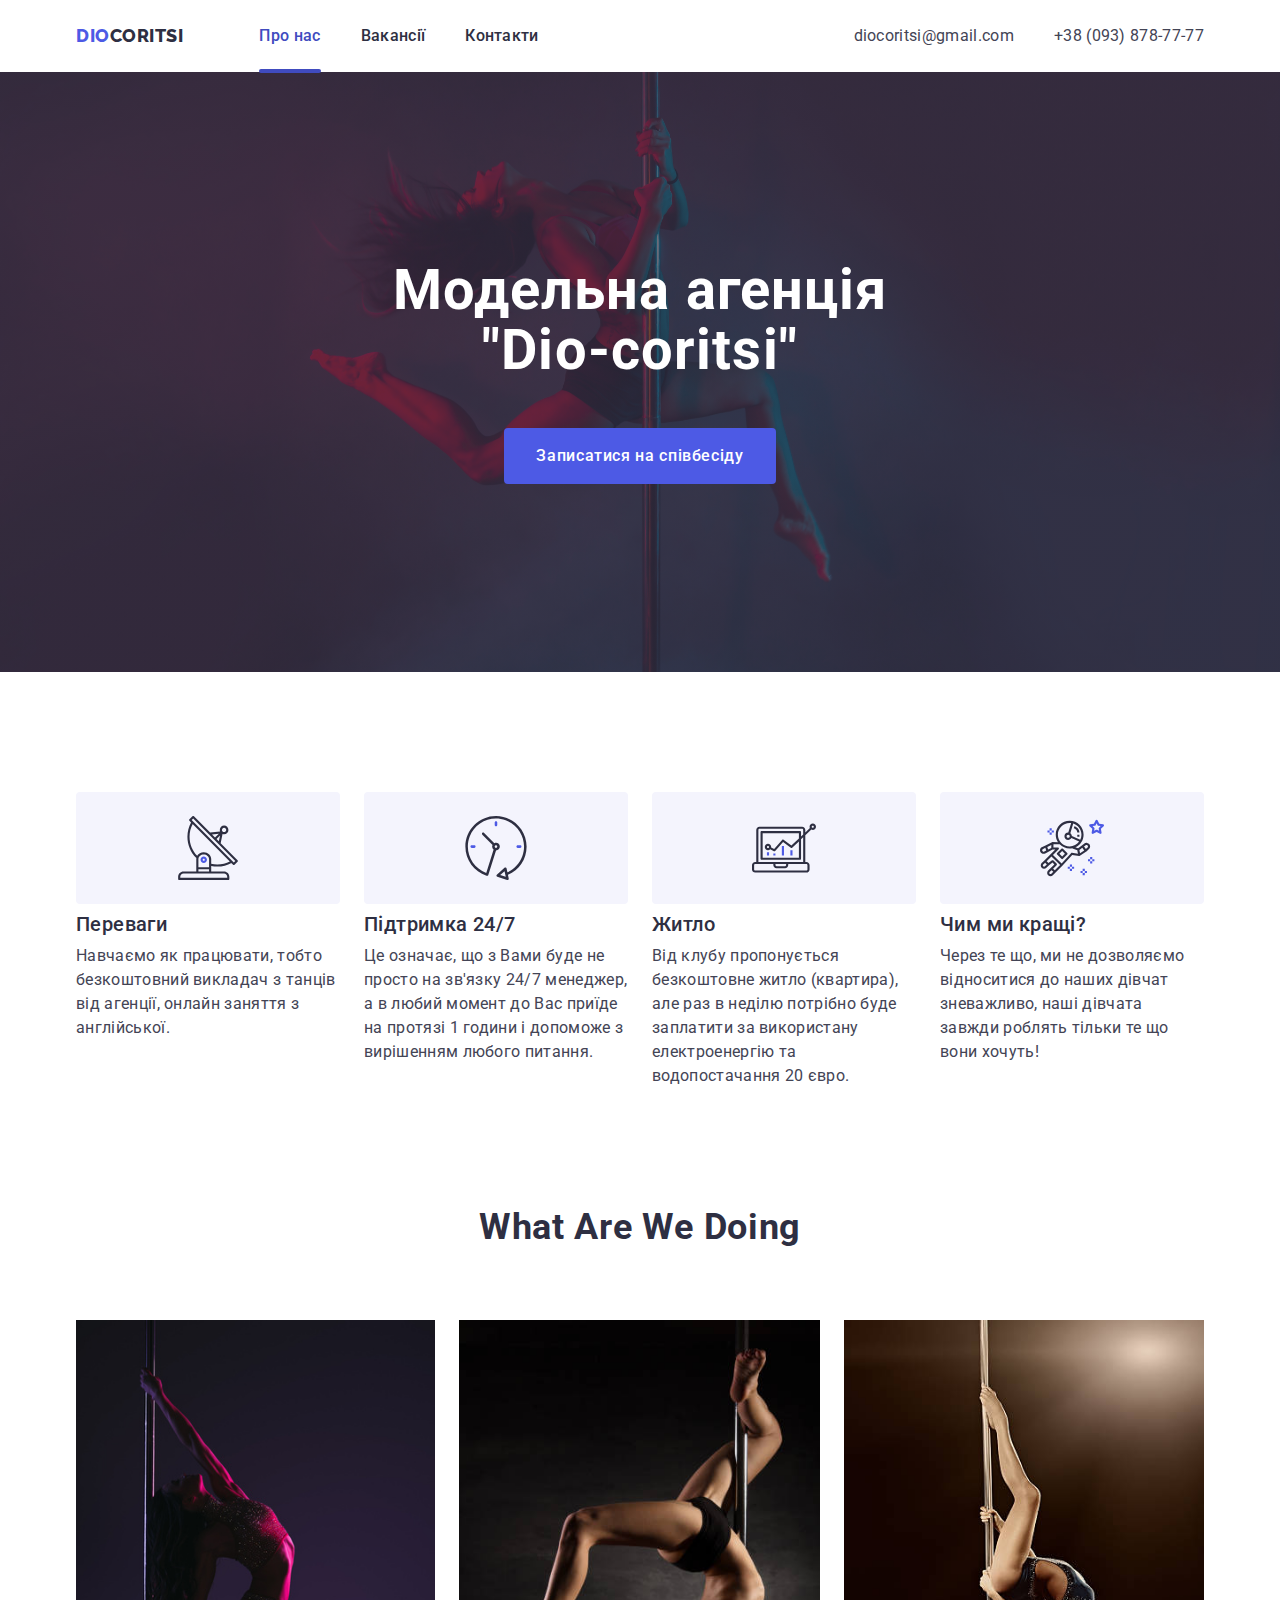
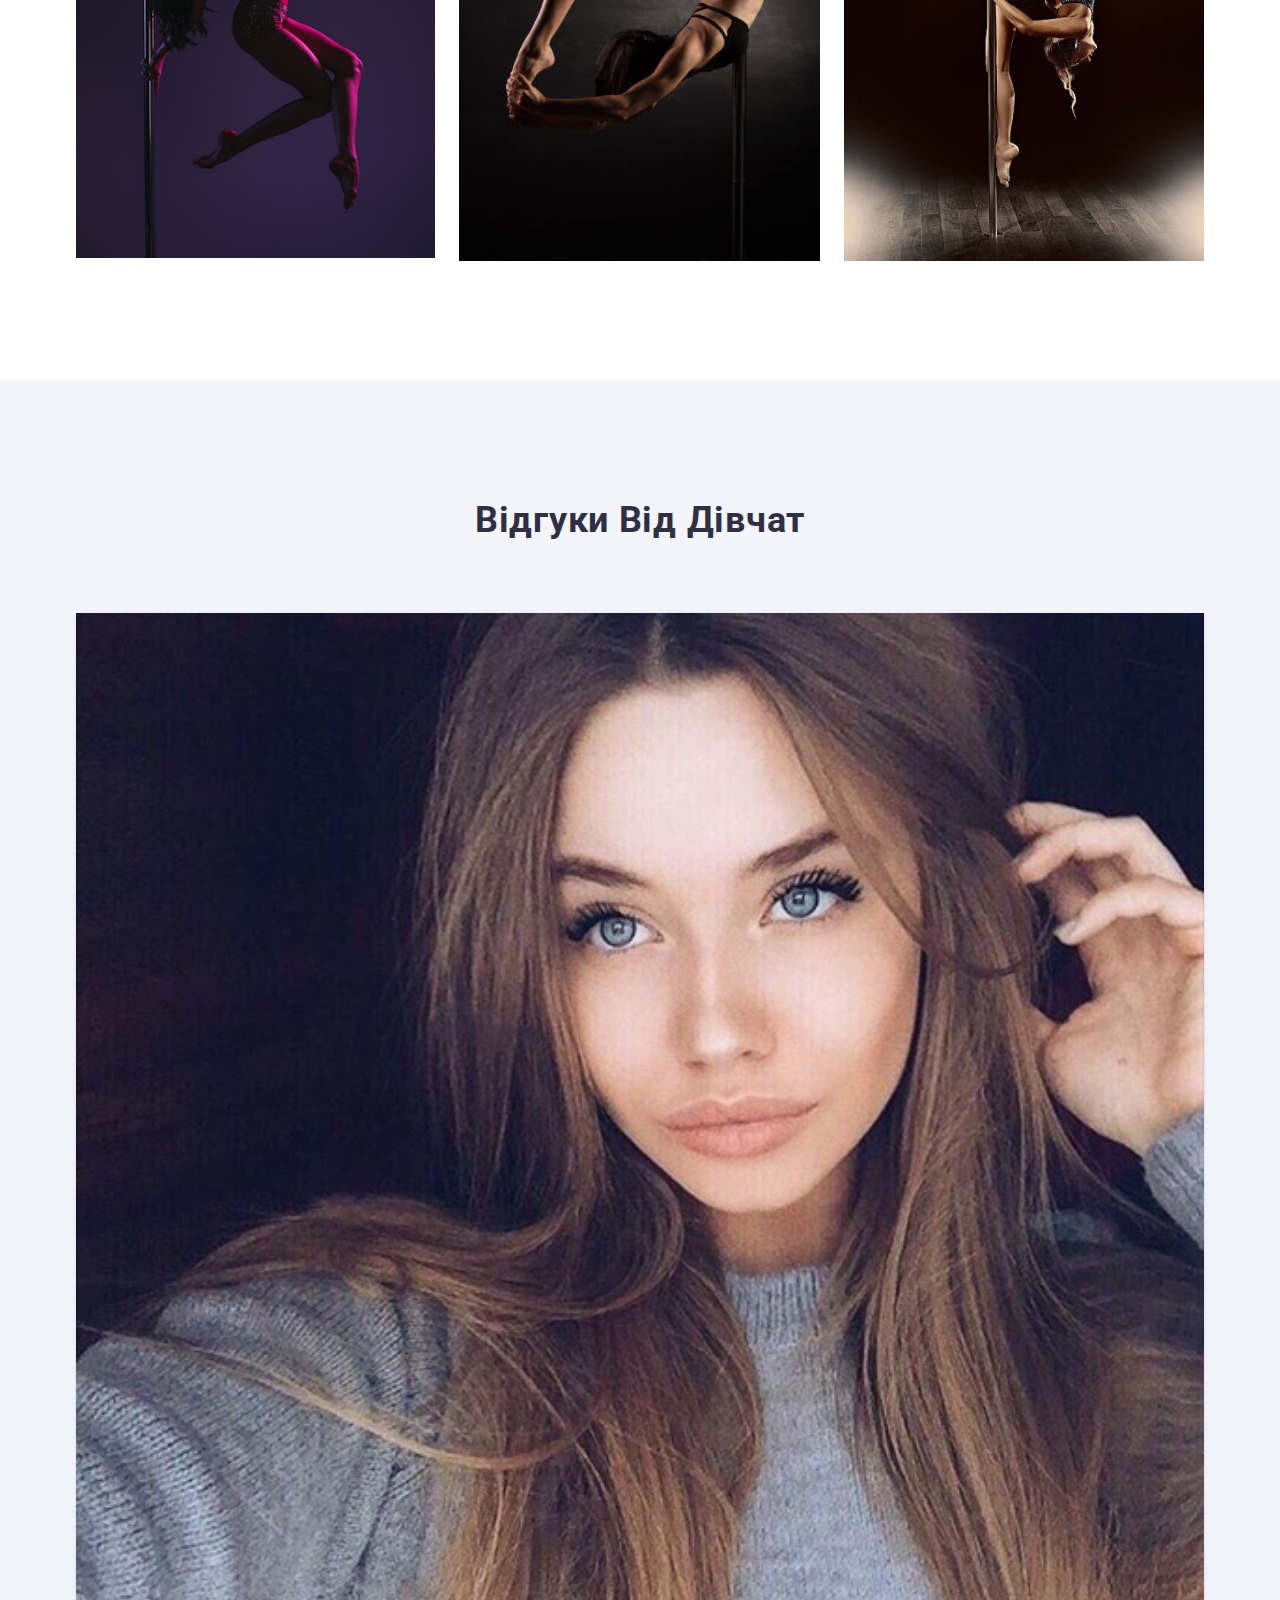
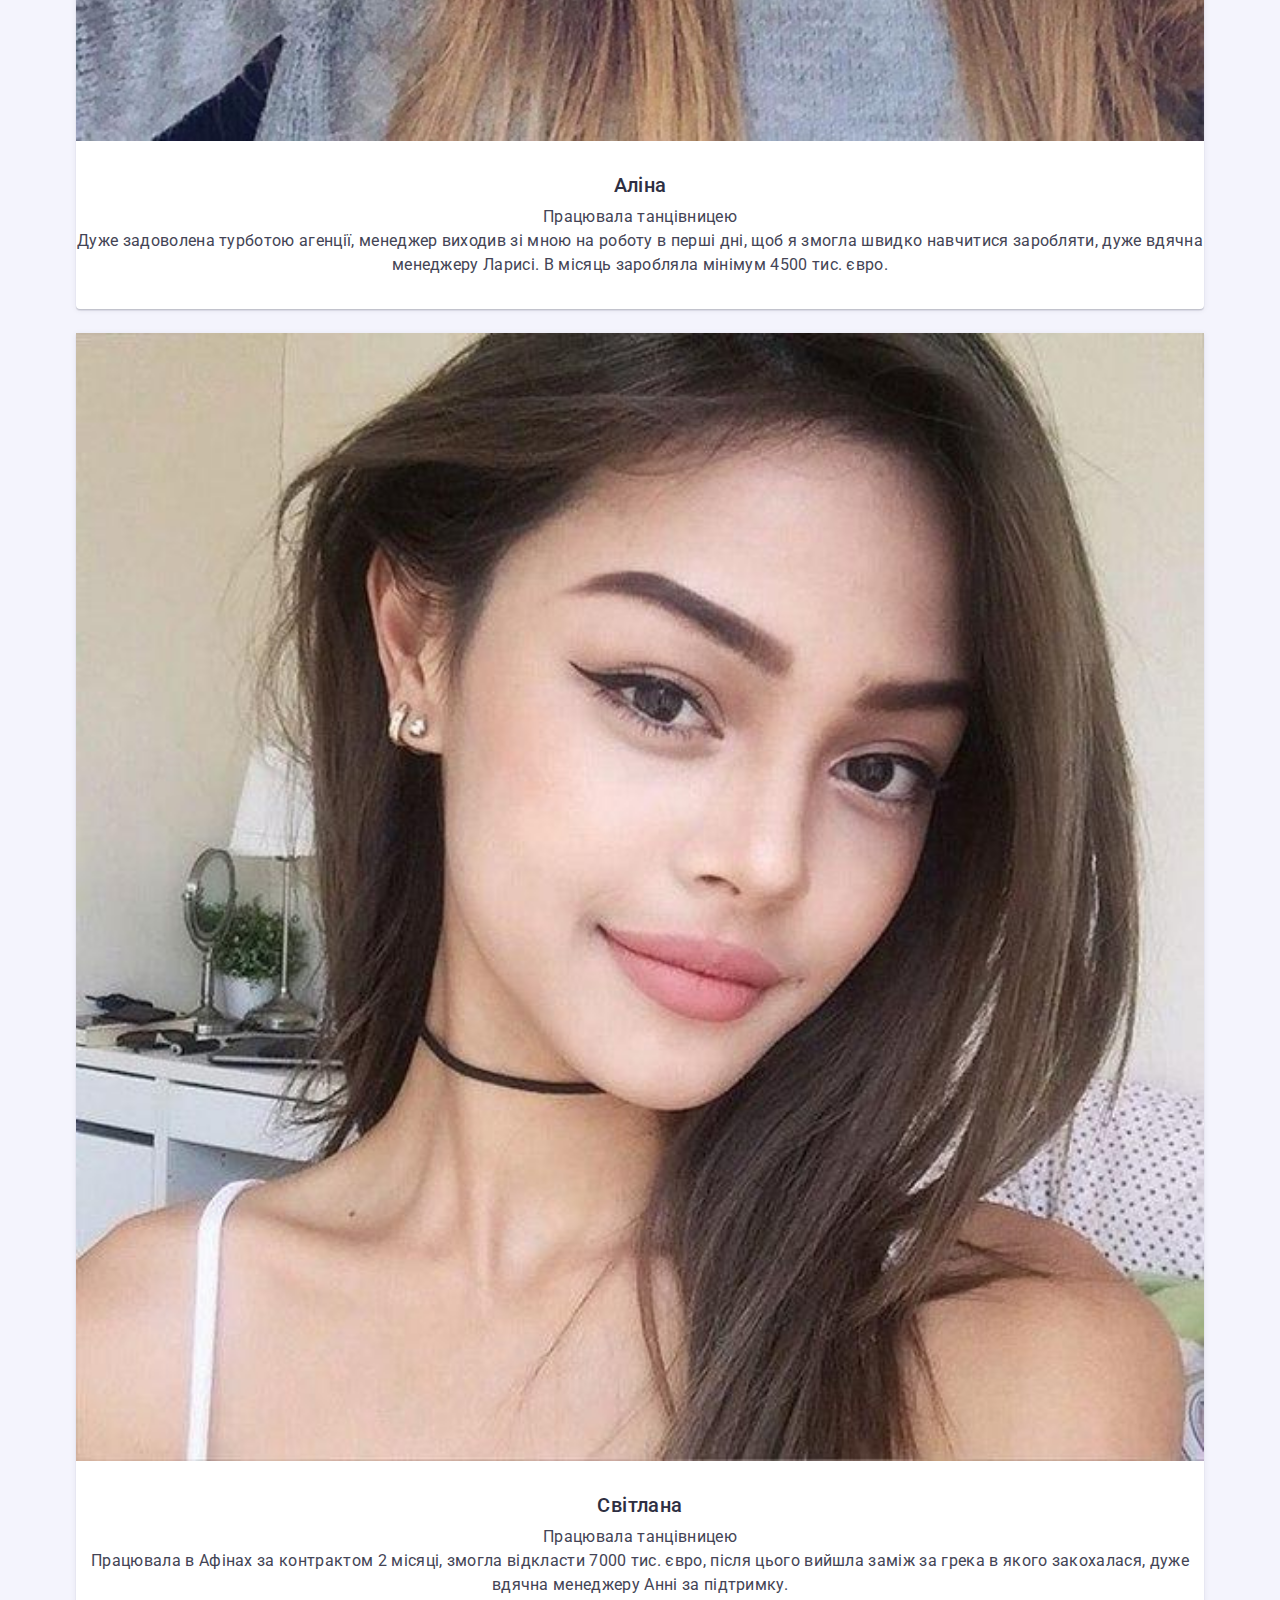
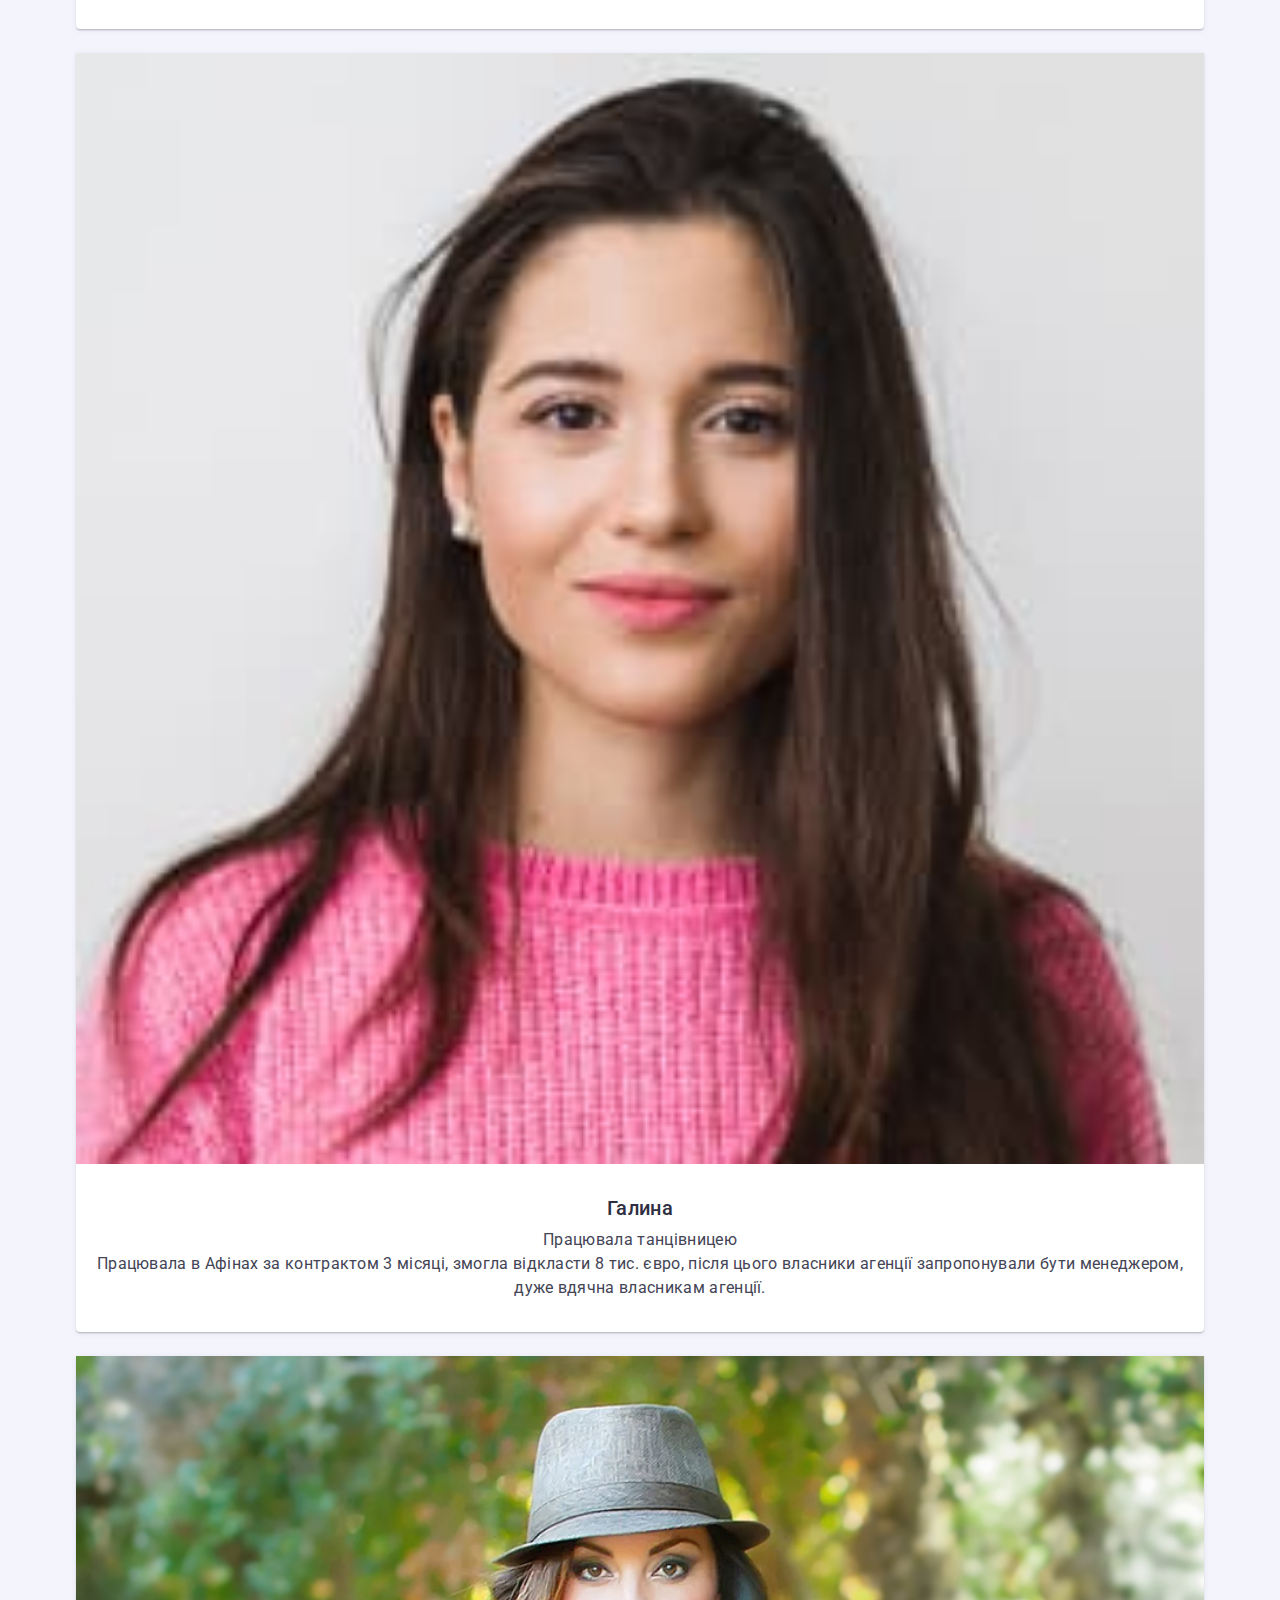
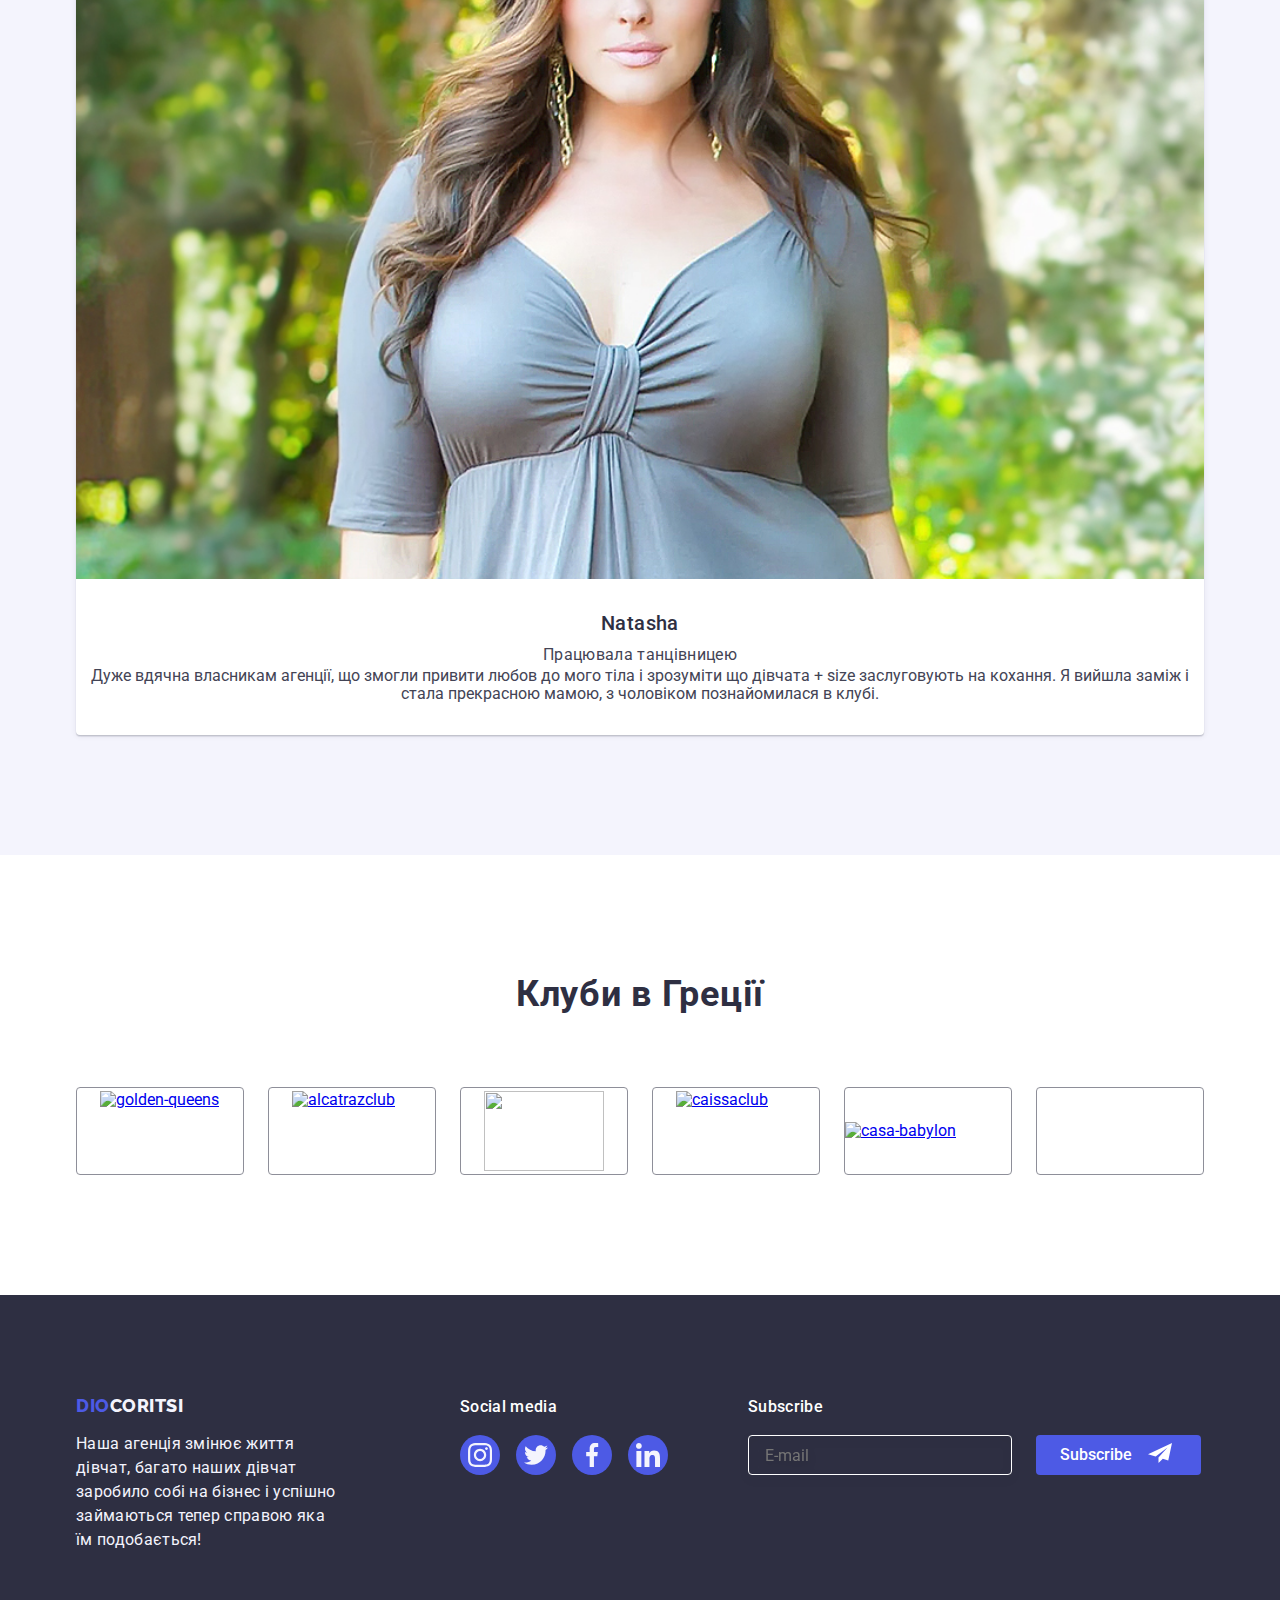
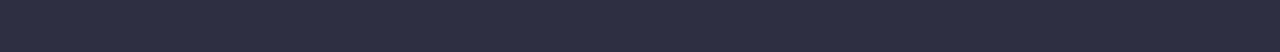
==== commit 77af7910: "comit" ====
--- a/index.html
+++ b/index.html
@@ -36,7 +36,7 @@
               <a href="./portfolio.html" class="nav-link link">Вакансії</a>
             </li>
             <li class="nav-list-item">
-              <a href="" class="nav-link link">Контакти</a>
+              <a href="./contacts.html" class="nav-link link">Контакти</a>
             </li>
           </ul>
         </nav>
@@ -191,8 +191,8 @@
           <ul class="list second-about-list">
             <li>
               <img
-                srcset="./images/about/img1@x2.jpg 2x"
-                src="./images/about/img1.jpg"
+                srcset="./images/about/hot-dancy@2x.jpg 2x"
+                src="./images/about/hot-dancy.jpg"
                 alt="computer"
                 width="360"
                 height="300"
@@ -200,8 +200,8 @@
             </li>
             <li>
               <img
-                srcset="./images/about/img2@x2.jpg 2x"
-                src="./images/about/img2.jpg"
+                srcset="./images/about/hot-dancy-2@x2.jpg 2x"
+                src="./images/about/hot-dancy-2.jpg"
                 alt="phone"
                 width="360"
                 height="300"
@@ -209,8 +209,8 @@
             </li>
             <li>
               <img
-                srcset="./images/about/img3@2x.jpg 2x"
-                src="./images/about/img3.jpg"
+                srcset="./images/about/hot-dancy3@x2.jpg 2x"
+                src="./images/about/hot-dancy3.jpg"
                 alt="phone and computer"
                 width="360"
                 height="300"
--- a/css/styles.css
+++ b/css/styles.css
@@ -122,7 +122,7 @@
 }
 .mobile-menu-link {
   /* font-style: normal; */
-  font-weight: 700;
+  font-weight: 700px;
   font-size: 36px;
   letter-spacing: 0.02em;
   line-height: calc(40 / 36);
@@ -139,7 +139,7 @@
 }
 .address-link-tel {
   font-style: normal;
-  font-weight: 700;
+  font-weight: 700px;
   font-size: 36px;
   line-height: calc(40 / 36);
   letter-spacing: 0.02em;
@@ -475,6 +475,7 @@
     margin-bottom: 16px;
   }
   .footer-text {
+    font-family: "Raleway", sans-serif;
     width: 264px;
     font-size: 16px;
     line-height: 1.5;
@@ -813,25 +814,38 @@
 }
 
 .text-vacancy-first {
-  padding-top: 30px;
-  padding-left: 30px;
-  color: #404487;
+  font-family: "Raleway", sans-serif;
+  padding-top: 40px;
+  padding-left: 40px;
+  width: 800px;
+  color: #c850d0;
 }
 .text-vacancy-second {
+  font-family: "Raleway", sans-serif;
   margin-left: 25px;
   margin-top: 15px;
-  margin-bottom: 30px;
+  margin-bottom: 20px;
   color: #404487;
 }
 .text-vacancy {
+  font-family: "Raleway", sans-serif;
   margin-bottom: 15px;
   margin-left: 15px;
   color: #56597b;
 }
 .text-vacancy-last {
+  font-family: "Raleway", sans-serif;
   padding-bottom: 30px;
   padding-left: 10px;
   color: #2e2f42;
+}
+.text-vacancy-thirt {
+  font-family: "Raleway", sans-serif;
+  padding-top: 40px;
+  padding-left: 40px;
+  width: 800px;
+  margin-bottom: 20px;
+  color: #c850d0;
 }
 
 /*! ================== MODAL ================== */
--- a/css/media.css
+++ b/css/media.css
@@ -16,15 +16,14 @@
   .second-about-section {
     display: none;
   }
-  .customers-list-item {
-    flex-basis: calc((100% - 16px) / 2);
-    height: 88px;
-  }
   .first-footer-conteiner {
     width: 268px;
     margin: 0 auto;
     margin-bottom: 72px;
   }
+  .about-list-item:not(:last-child) {
+    margin-bottom: 72px;
+  }
 }
 
 /*! ==========SCREEN 768PX========== */
@@ -33,11 +32,10 @@
 
 @media screen and (min-width: 768px) {
   .header {
-    /* padding-top: 16px;
-    padding-bottom: 16px; */
+   padding: 0;
   }
   .conteiner {
-    width: 766px;
+    width: 768px;
     min-height: 72px;
   }
   .modile-menu-open {
@@ -91,8 +89,7 @@
 
   /* ==========HERO========== */
   .hero-section {
-    max-width: 768px;
-    /* height: 436px; */
+    max-width: 768px;     
     margin: 0 auto;
     background-image: var(--bg-gradient), url(../images/hero-bg/tablet-bg.jpg);
     background-repeat: no-repeat;
@@ -104,7 +101,6 @@
     screen and (min-resolution: 2dppx) {
     .hero-section {
       max-width: 768px;
-      /* height: 436px; */
       margin: 0 auto;
       background-image: var(--bg-gradient),
         url(../images/hero-bg/tablet-bg@x2.jpg);
@@ -128,7 +124,7 @@
   .about-list {
     display: flex;
     flex-wrap: wrap;
-    column-gap: 24px;
+    gap: 72px 24px;
   }
 
   .about-list-item {
@@ -258,11 +254,11 @@
     border-radius: 4px;
     color: #ffffff;
   
-    margin-bottom: 16px;
+    /* margin-bottom: 16px; */
   }
   .footer-btn {
     position: relative;
-   margin-left: 48px;
+   margin-left: 24px;
    width: 165px;
    height: 40px;
    font-family: "Roboto";
@@ -370,7 +366,7 @@
     max-width: 1440px;
     /* height: 436px; */
     margin: 0 auto;
-    background-image: var(--bg-gradient), url(../images/hero-bg/desctop-bg.jpg);
+    background-image: var(--bg-gradient), url(../images/hero-bg/hero-bg-desctopversion.jpg);
     background-repeat: no-repeat;
     background-position: center;
     background-size: cover;
@@ -383,7 +379,7 @@
       /* height: 436px; */
       margin: 0 auto;
       background-image: var(--bg-gradient),
-        url(../images/hero-bg/desctop-bg@x2.jpg);
+        url(../images/hero-bg/hero-bg-desctopversion@2x.jpg);
       background-repeat: no-repeat;
       background-position: center;
       background-size: cover;
@@ -433,6 +429,7 @@
     gap: 24px;
   }
   .about-list-item {
+    margin-bottom: 0;
   }
   .about-title {
     margin-bottom: 8px;
@@ -724,4 +721,7 @@
   .footer-btn:focus {
     background-color: #404bbf;
   }
+  .video-bg {
+    width: 1200px;
+  }
 }
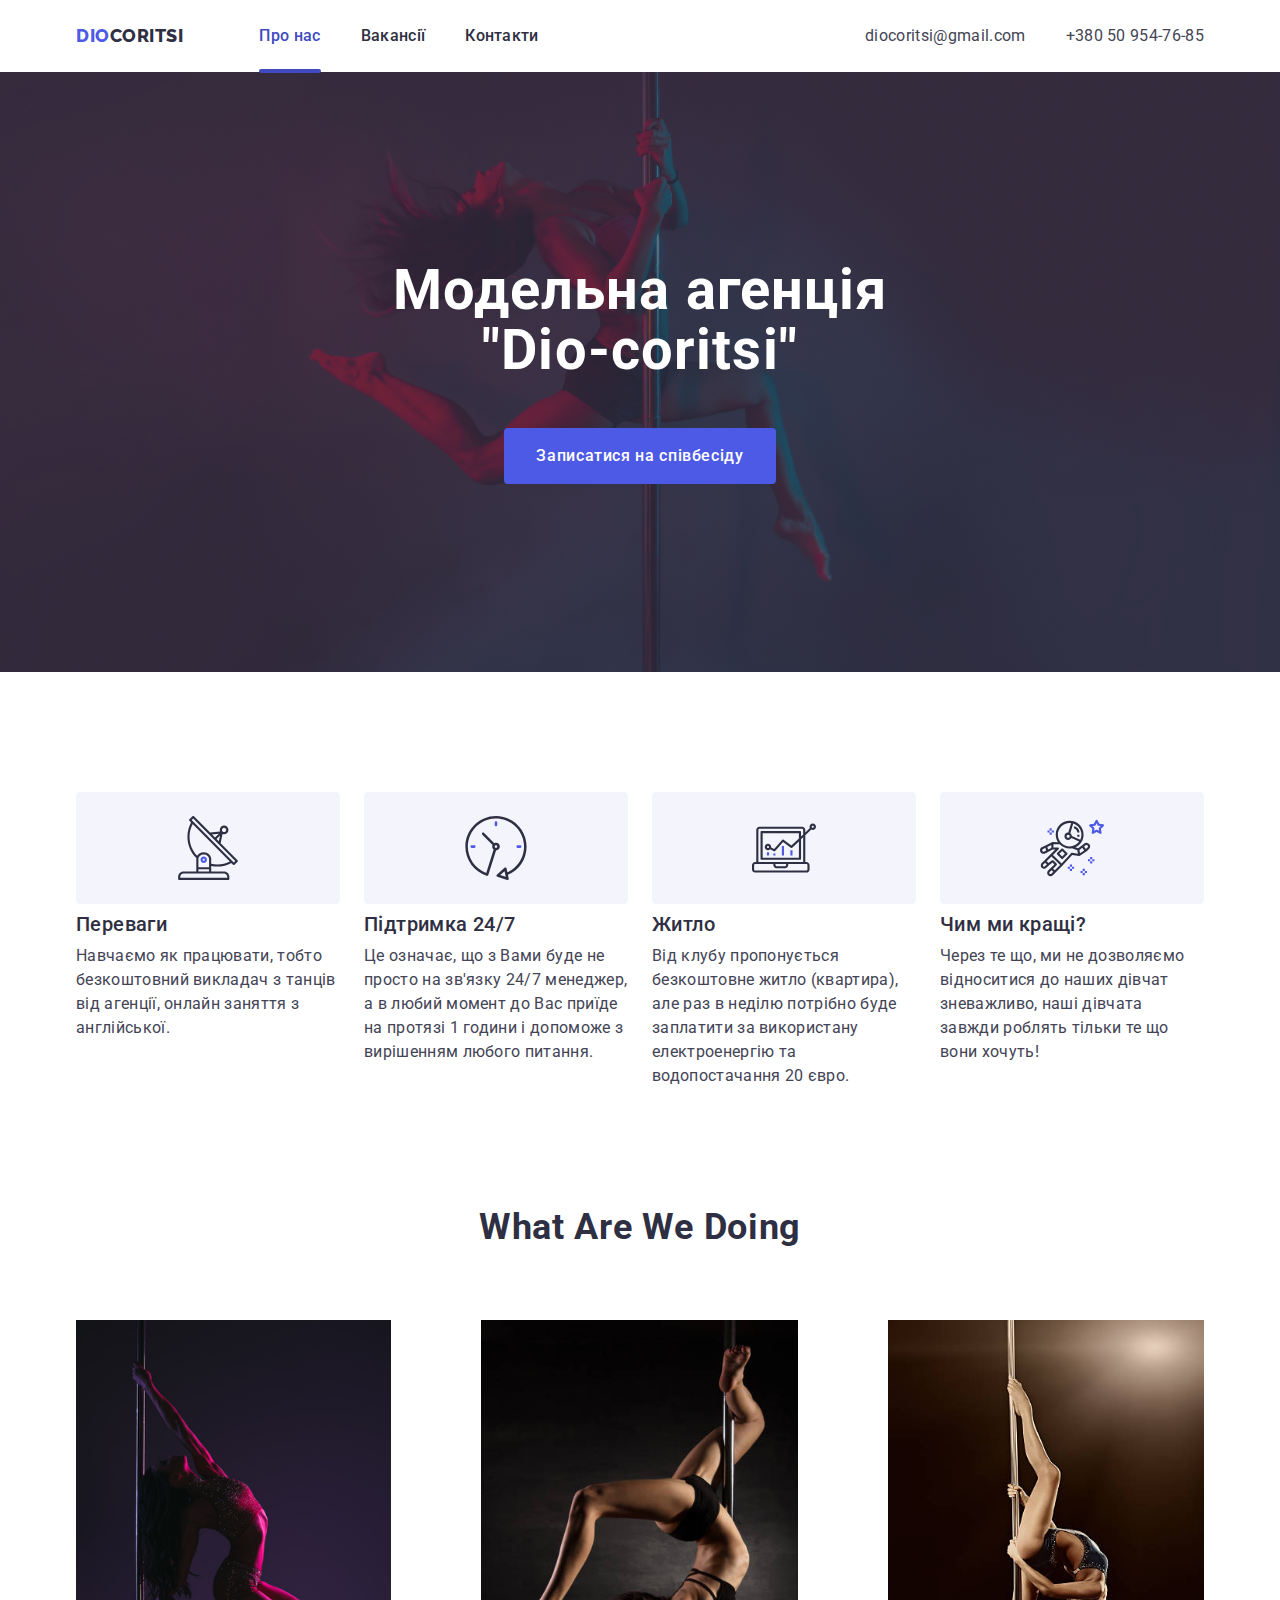
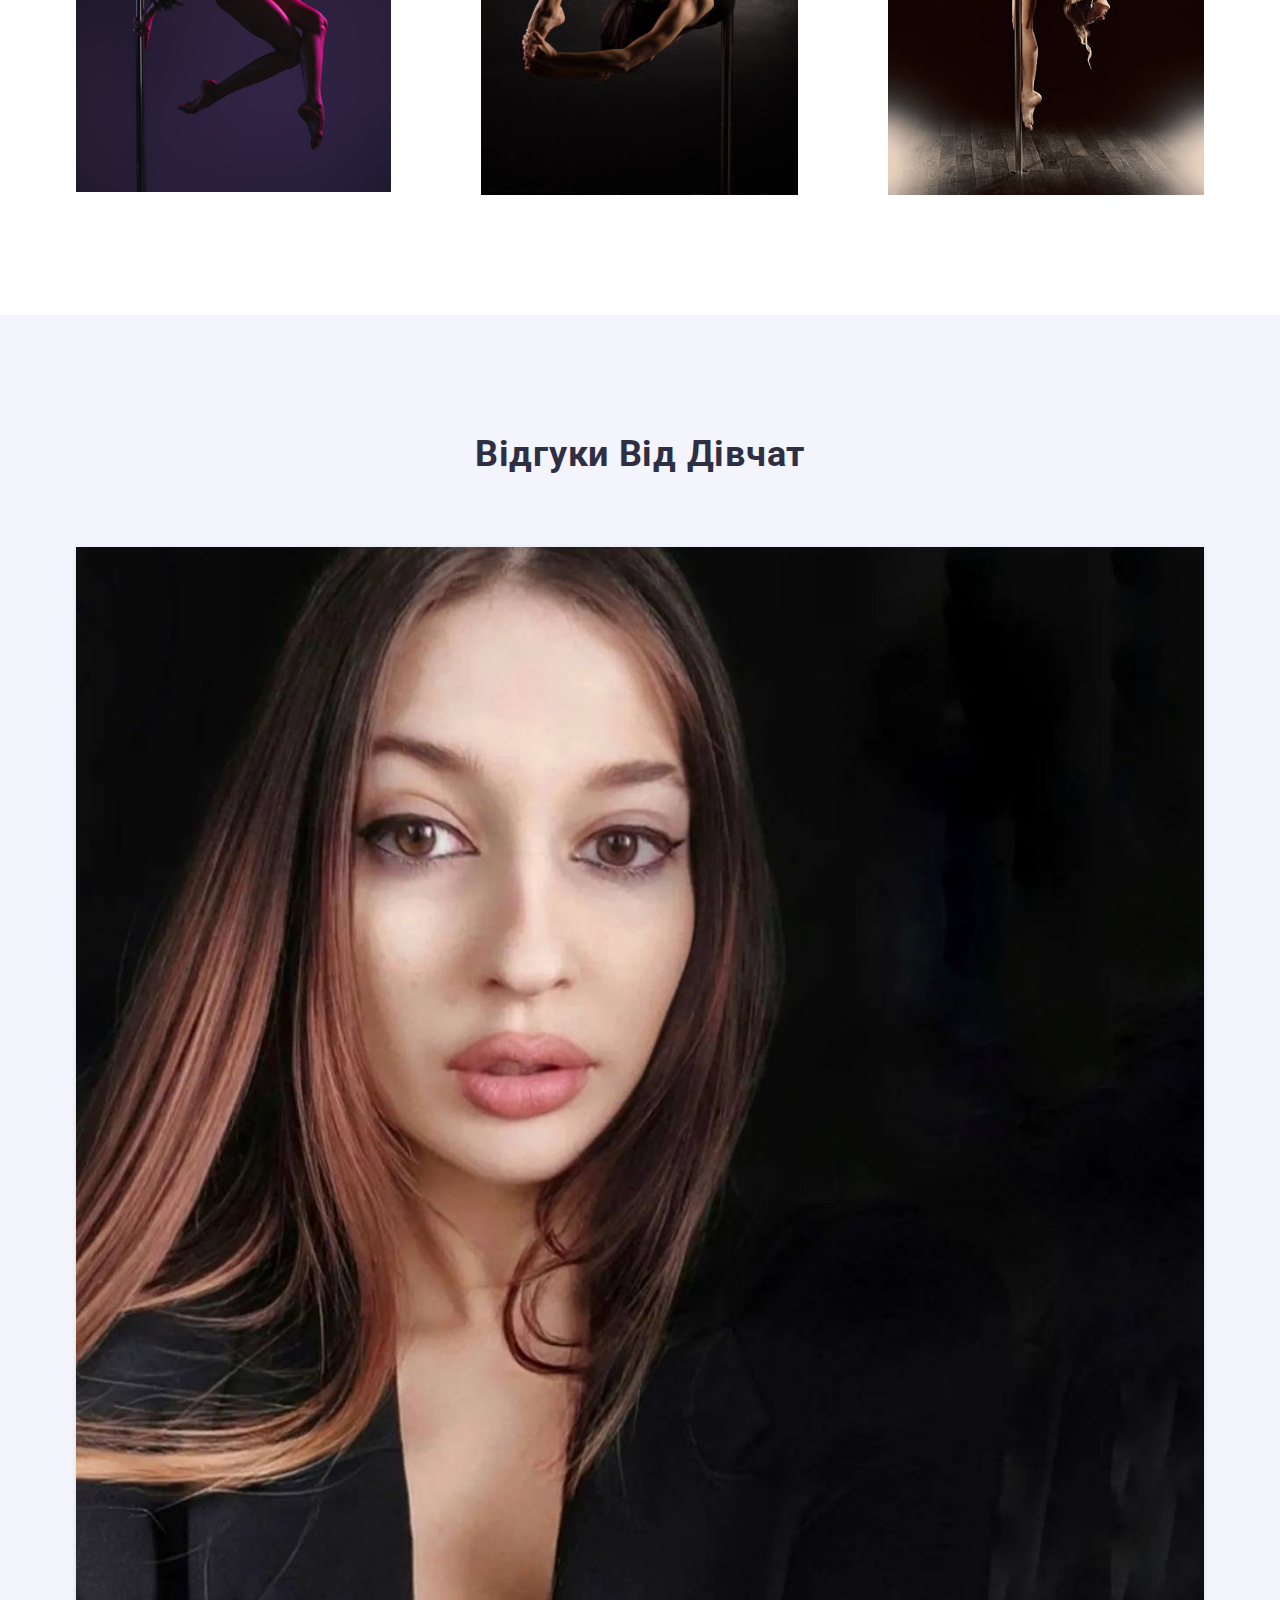
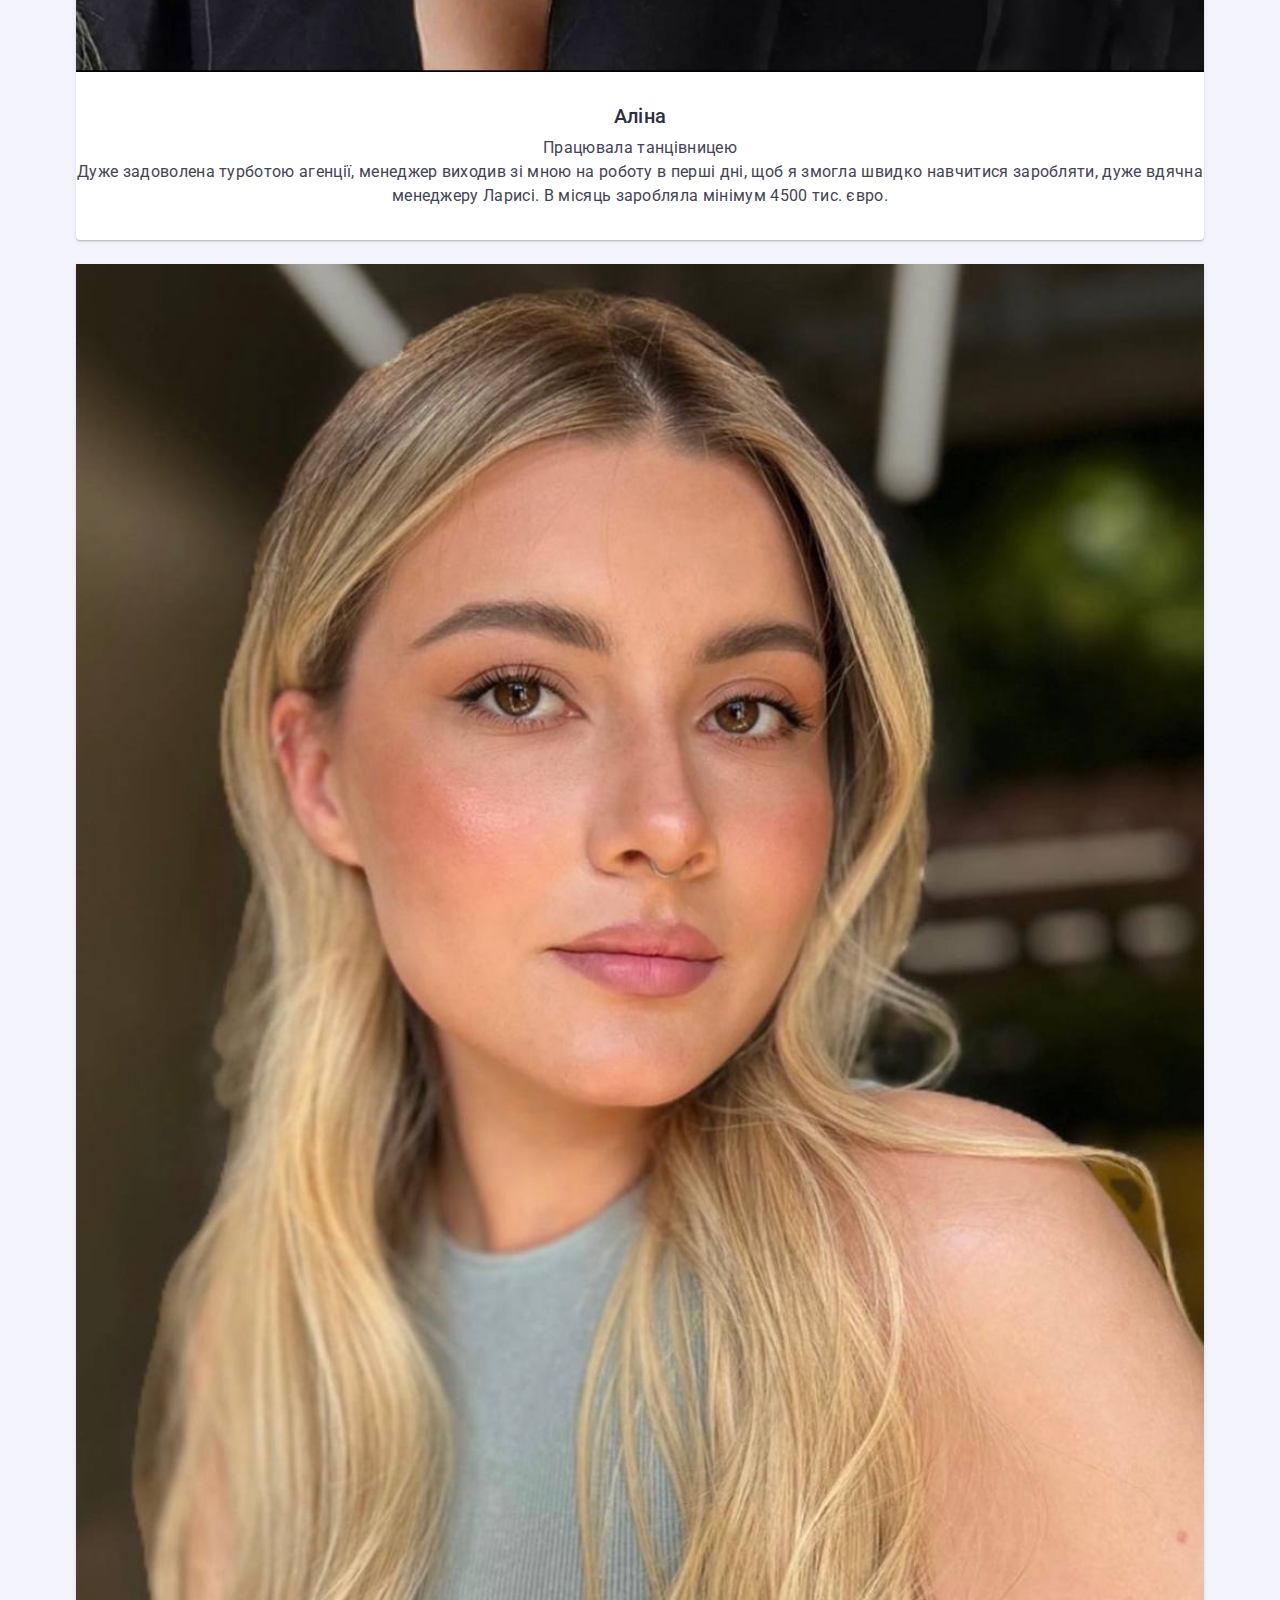
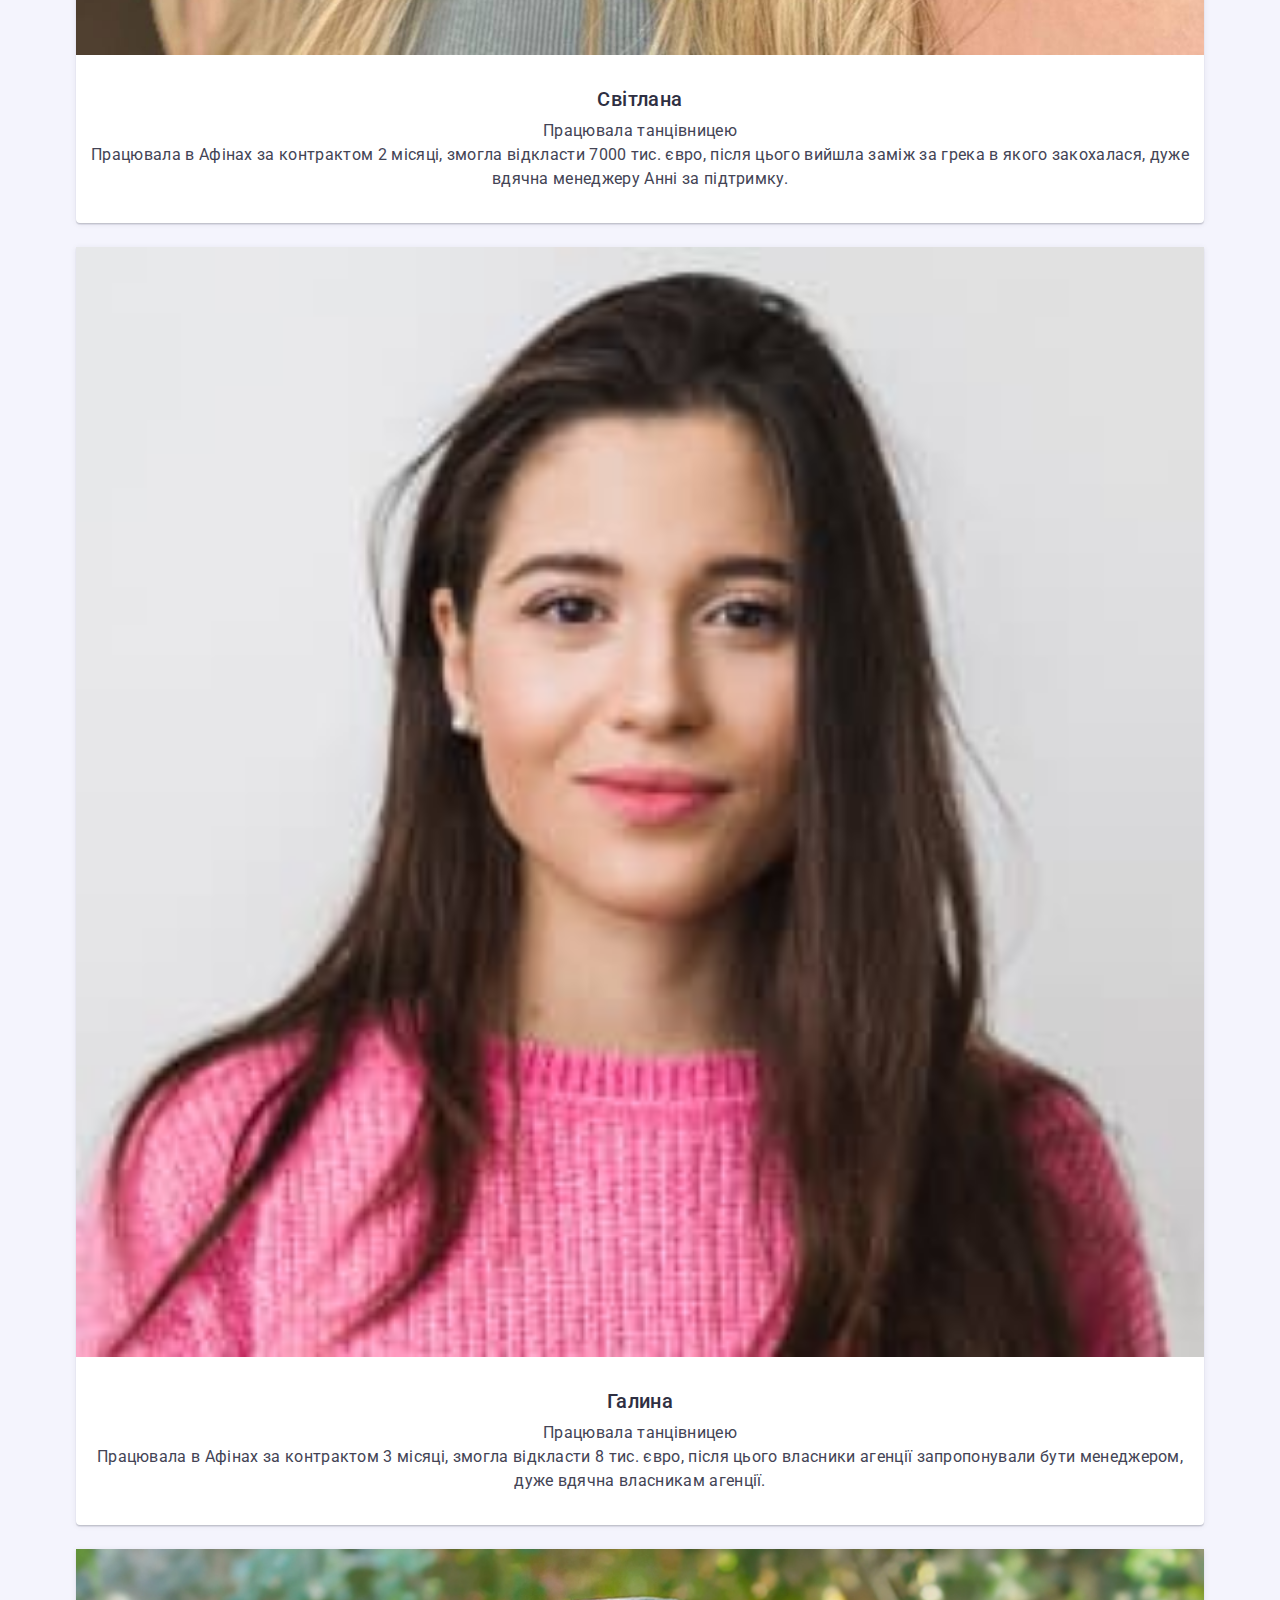
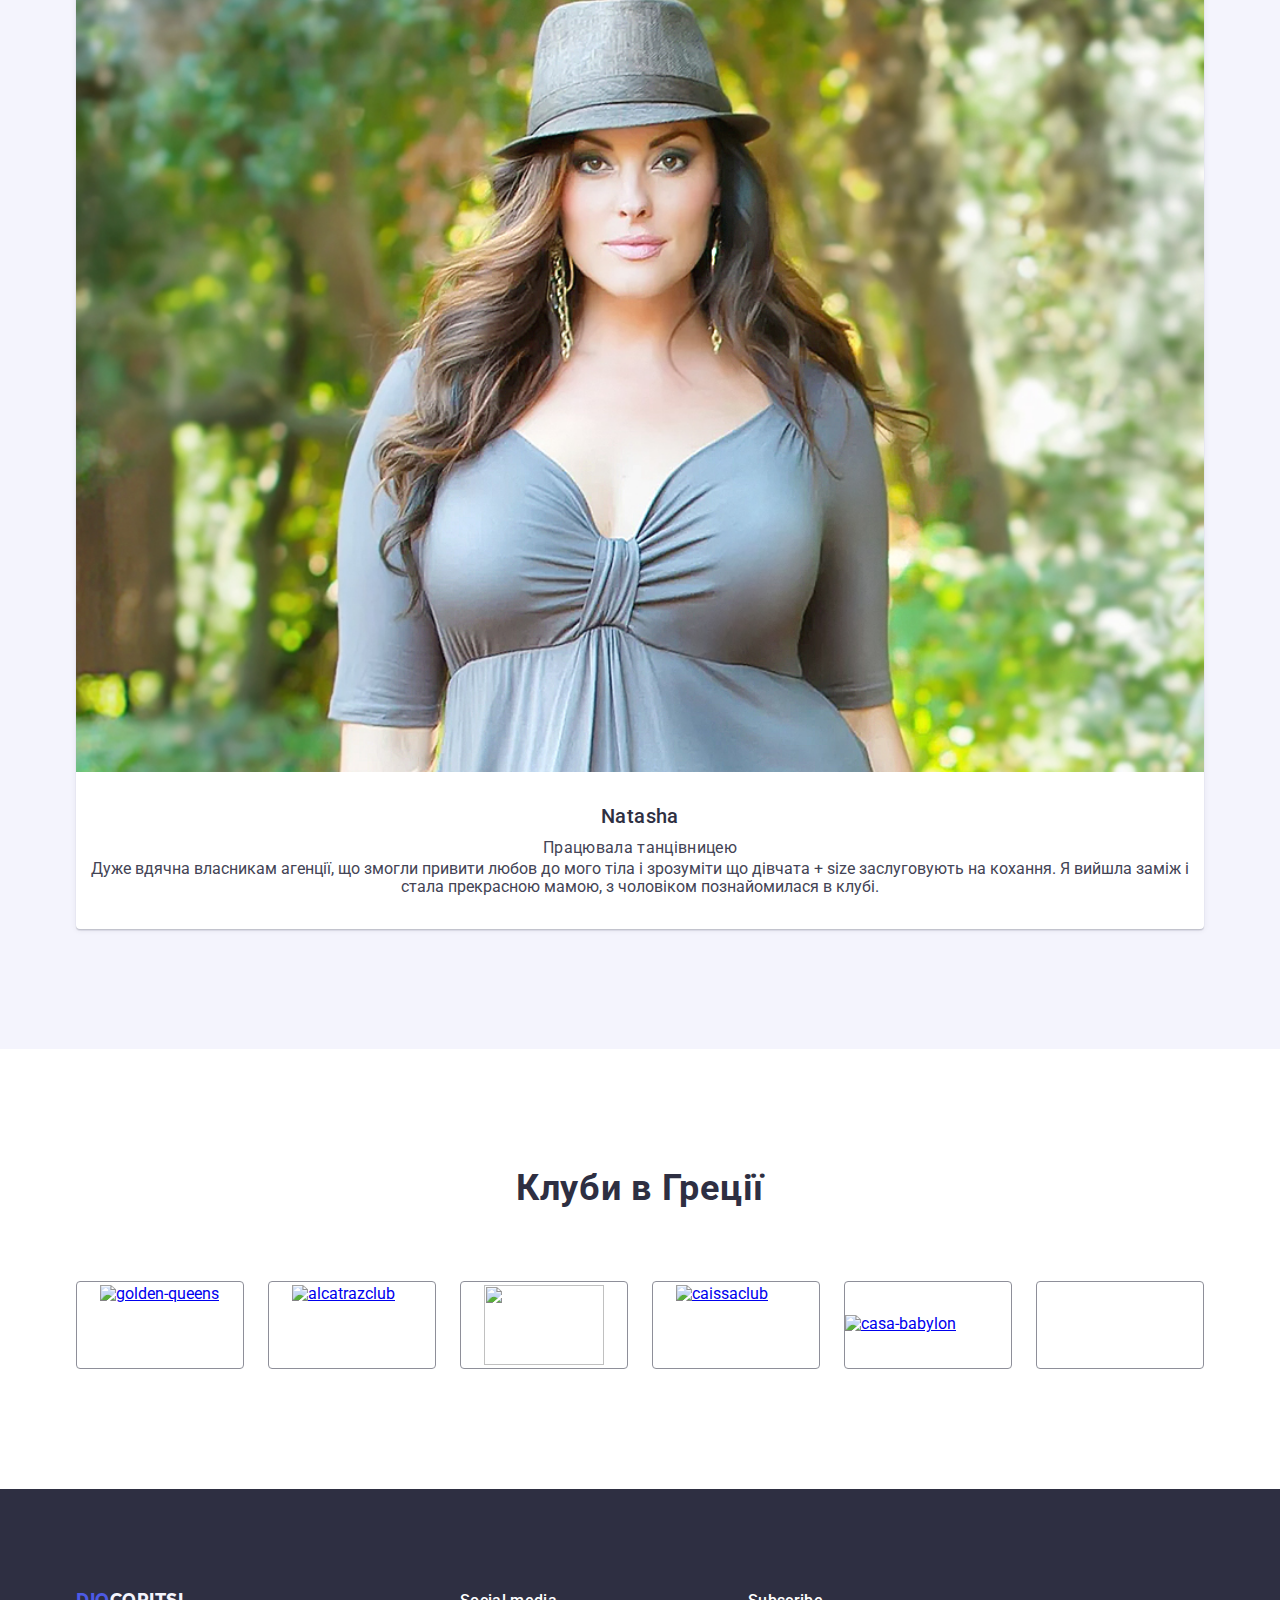
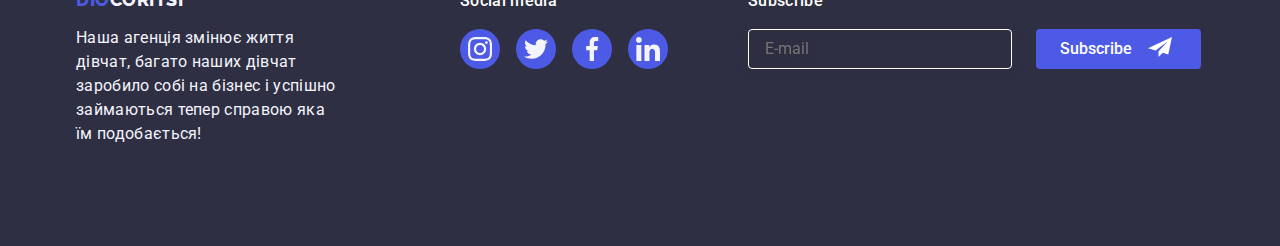
==== commit 43b09928: "fix-the-number" ====
--- a/index.html
+++ b/index.html
@@ -53,8 +53,8 @@
               >
             </li>
             <li class="address-list-item">
-              <a class="address-link link" href="tel:+380938787777"
-                >+38 (093) 878-77-77</a
+              <a class="address-link link" href="tel:+380509547685"
+                >+380 50 954-76-85</a
               >
             </li>
           </ul>
@@ -88,8 +88,8 @@
           <address>
             <ul class="mobile-address-list list">
               <li class="list-address-item">
-                <a class="address-link-tel link" href="tel:+380938787777"
-                >+38 (093) 878-77-77</a
+                <a class="address-link-tel link" href="tel:+380509547685"
+                >+380 50 954-76-85</a
               >
               </li>
               <li class="list-address-item">
@@ -191,7 +191,7 @@
           <ul class="list second-about-list">
             <li>
               <img
-                srcset="./images/about/hot-dancy@2x.jpg 2x"
+                srcset="./images/about/hot-dancy@x2.jpg 2x"
                 src="./images/about/hot-dancy.jpg"
                 alt="computer"
                 width="360"
--- a/css/media.css
+++ b/css/media.css
@@ -286,34 +286,6 @@
 }
 
 
-
-
-
-
-
-
-
-
-
-
-
-
-
-
-
-
-
-
-
-
-
-
-
-
-
-
-
-
 /*! ==========SCREEN 1158PX========== */
 
 /* ================== HEDER ================== */
@@ -463,17 +435,18 @@
   }
   .second-about-list {
     display: flex;
-    gap: 24px;
+    gap: 90px;
     margin-top: 72px;
   }
 
   /* ================== TEAM SECTION ================== */
   .team-section {
-    padding: 120px 0;
-  }
+    padding: 120px 0px;
+  }
+
   .team-conteiner {
-    /* justify-content: center;
-    align-items: center; */
+    /*justify-content: center;
+    align-items: center;*/
   }
   .team-section-title {
     /* font-size: 36px;
@@ -489,6 +462,7 @@
     box-shadow: 0px 1px 6px rgba(46, 47, 66, 0.08),
       0px 1px 1px rgba(46, 47, 66, 0.16), 0px 2px 1px rgba(46, 47, 66, 0.08);
     border-radius: 0px 0px 4px 4px; */
+
   }
   .team-list-title {
     /* font-weight: 500;
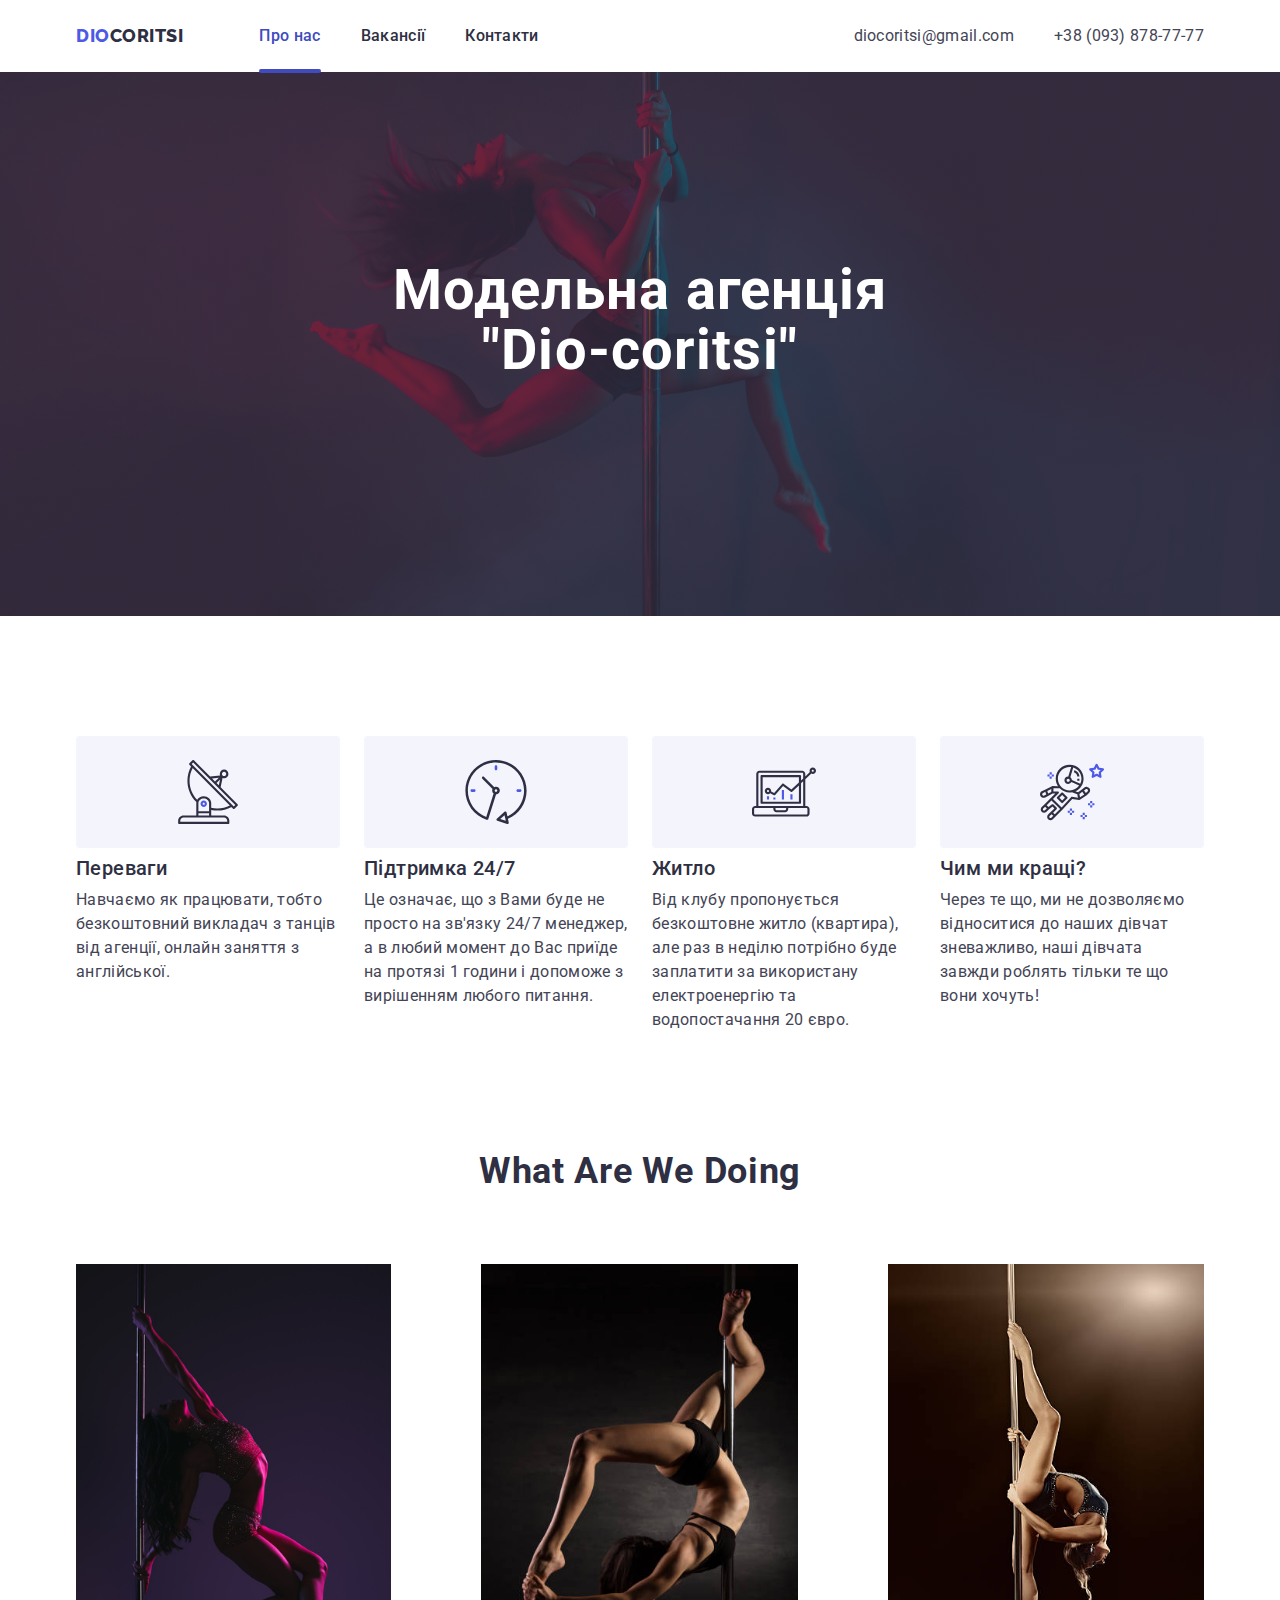
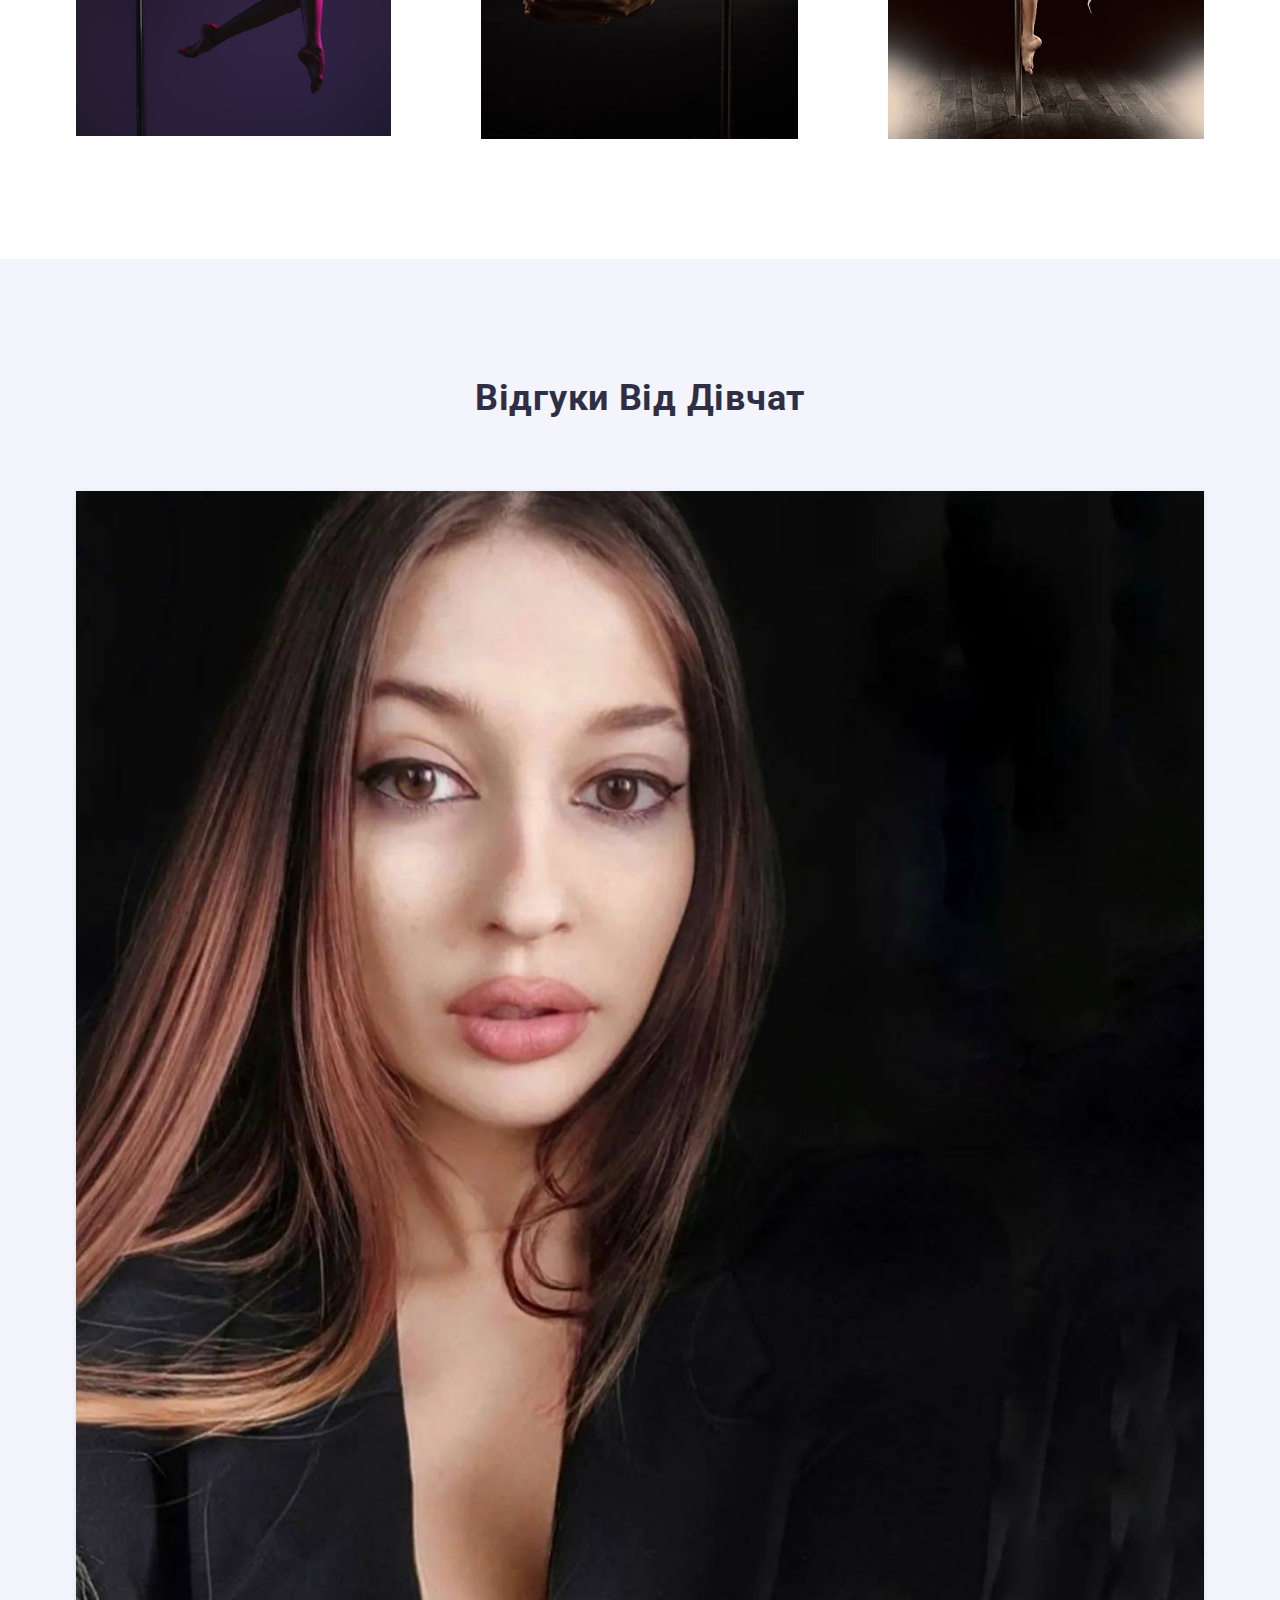
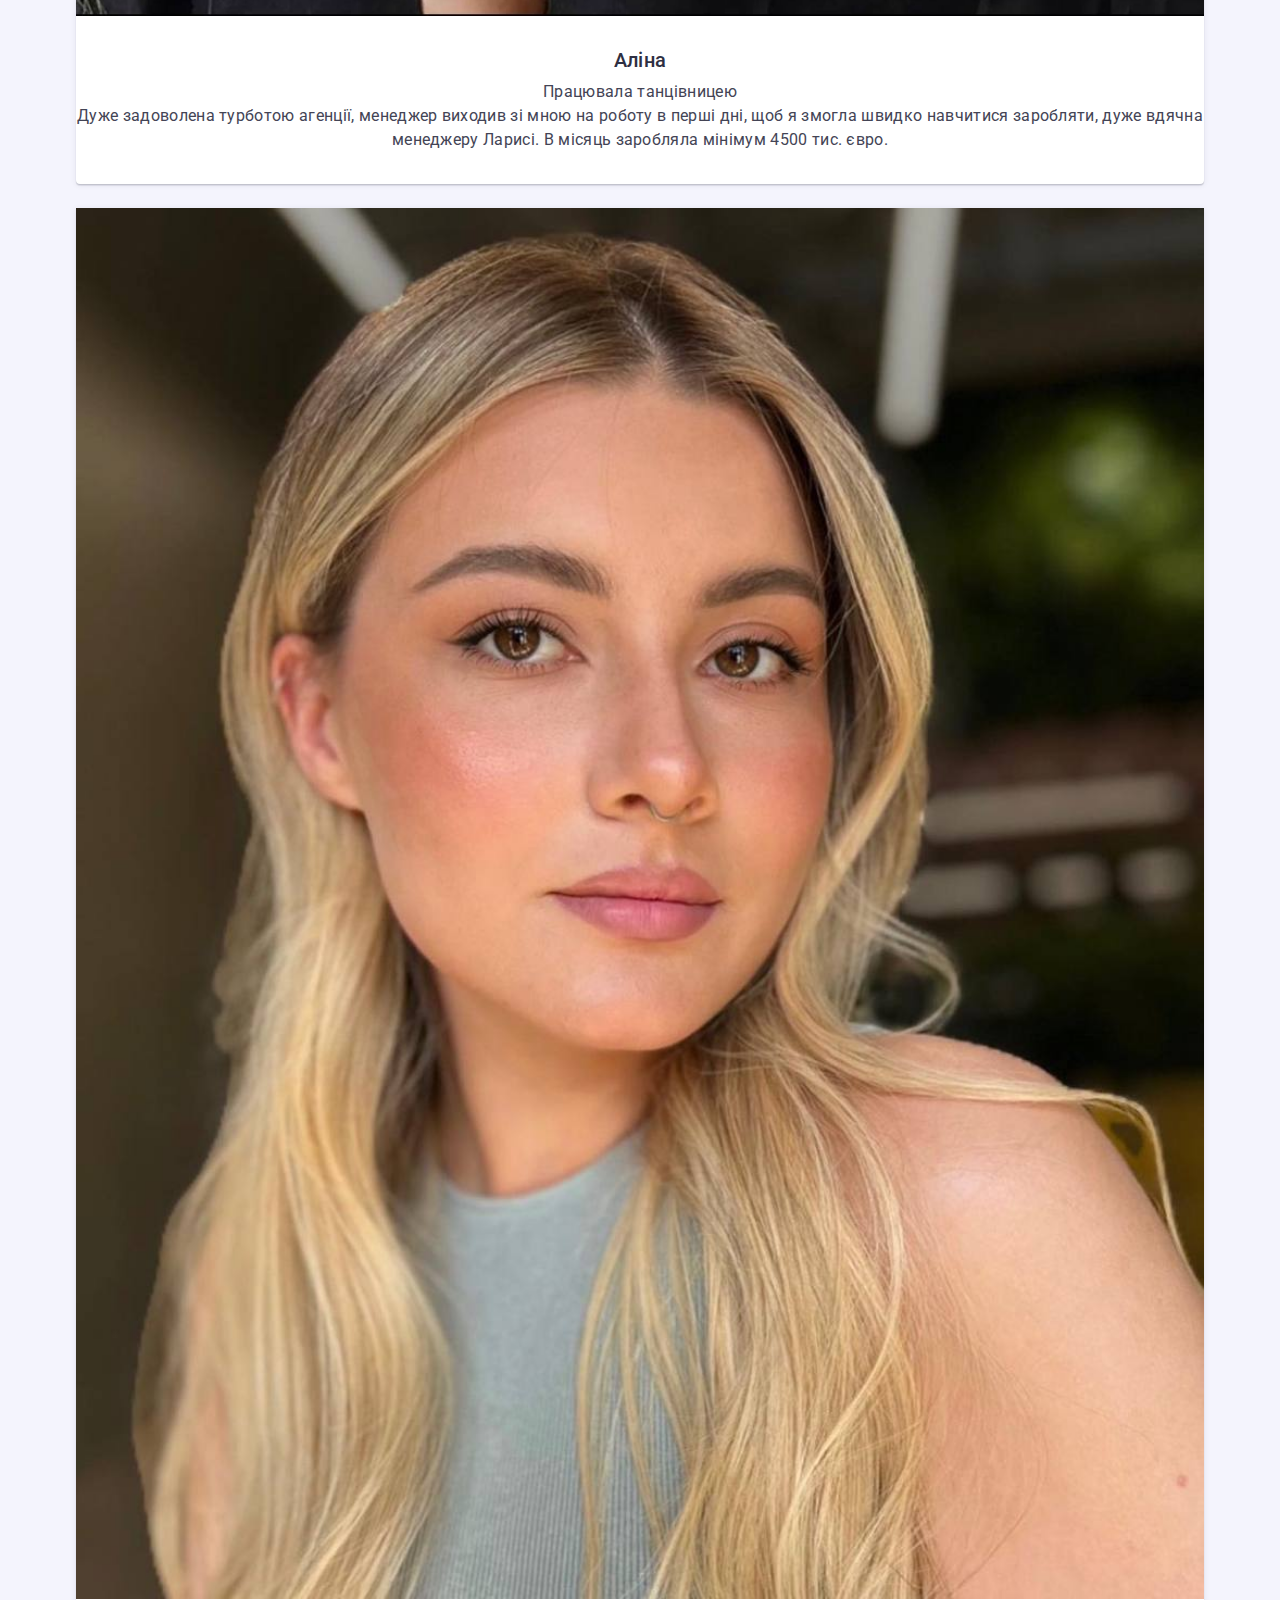
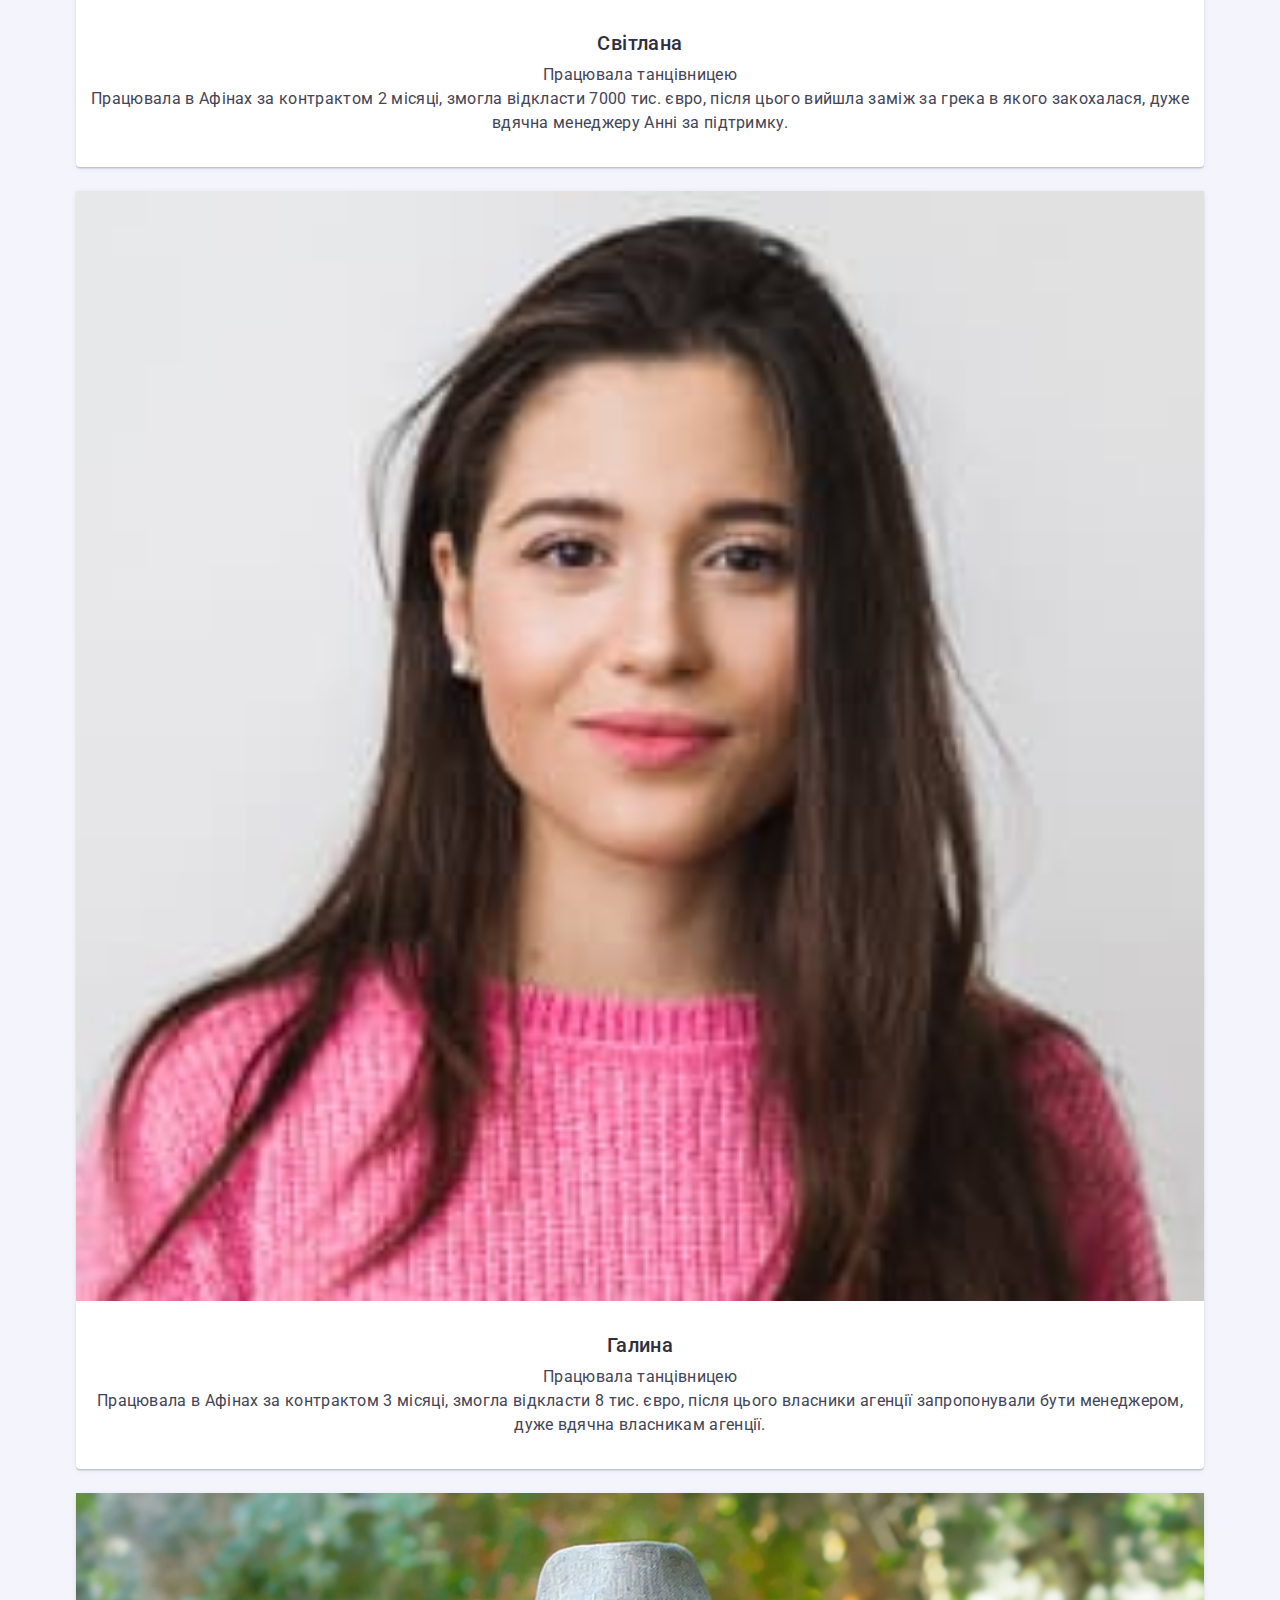
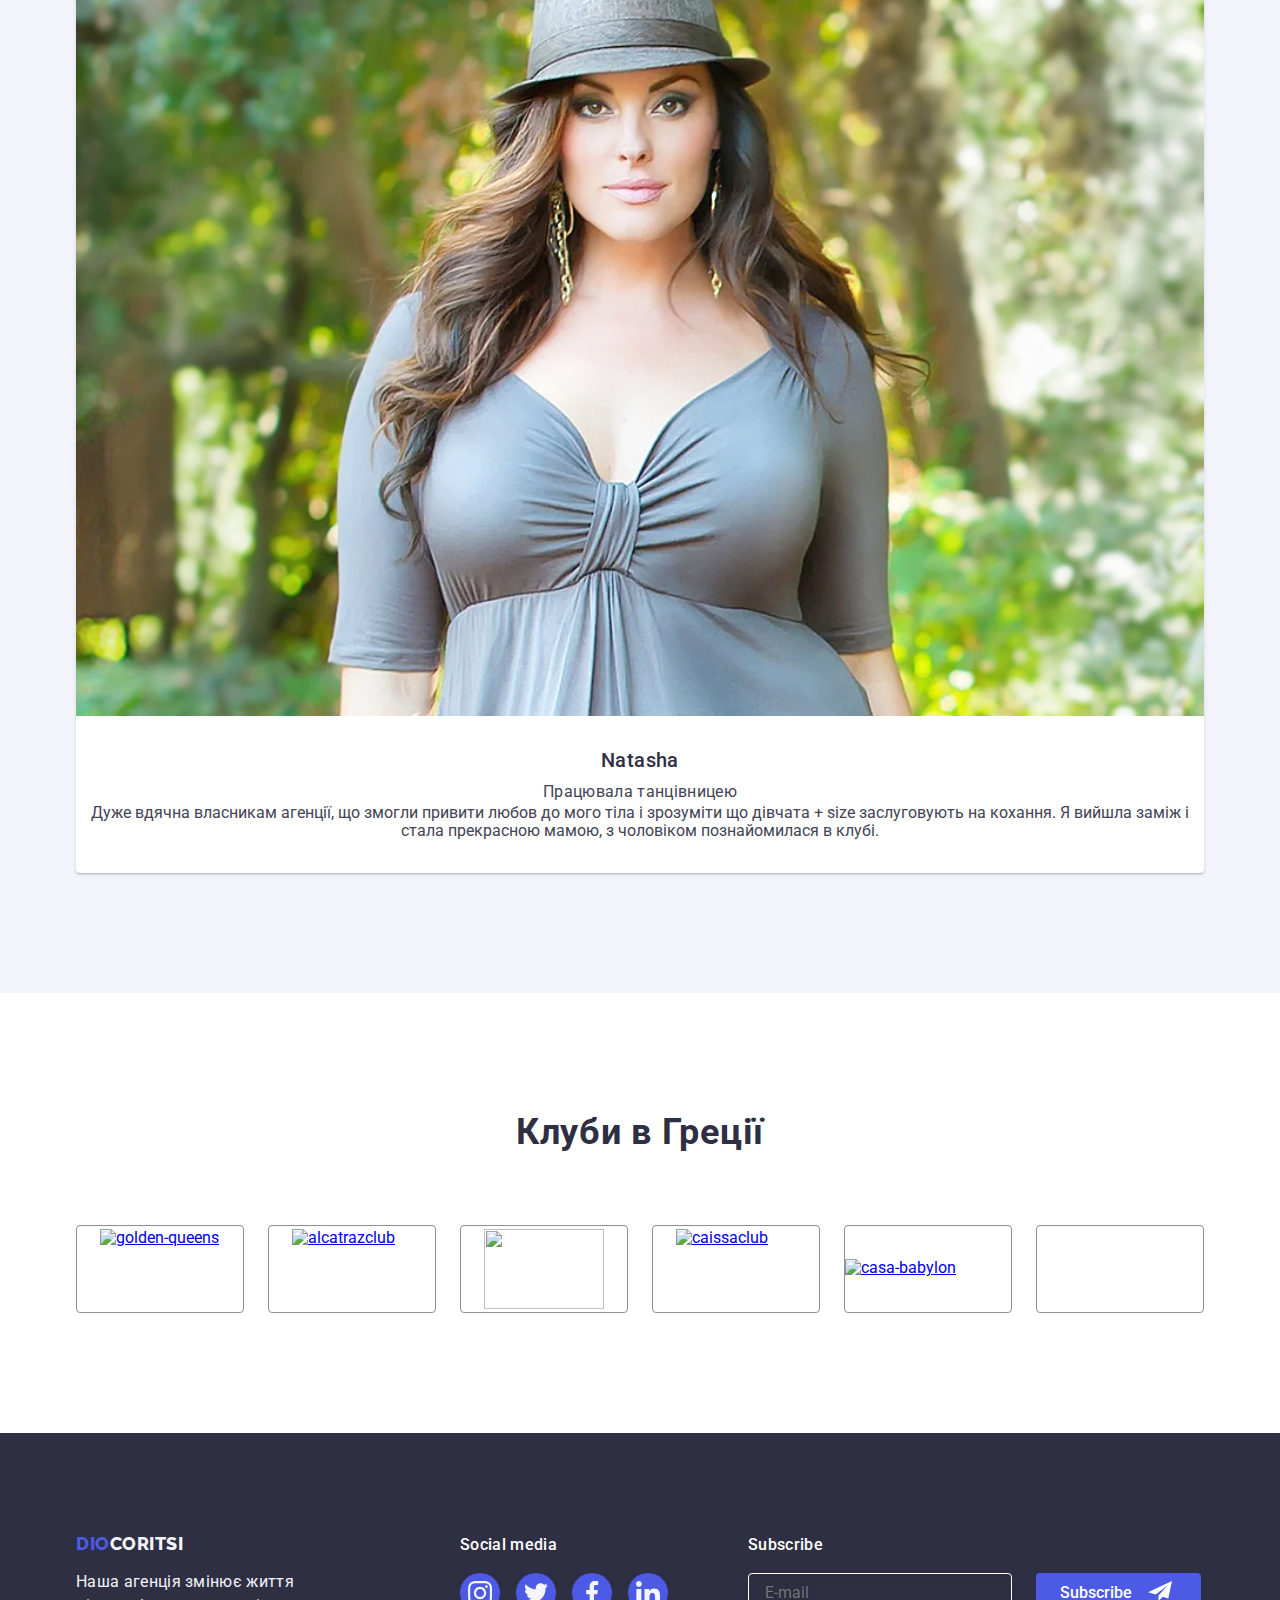
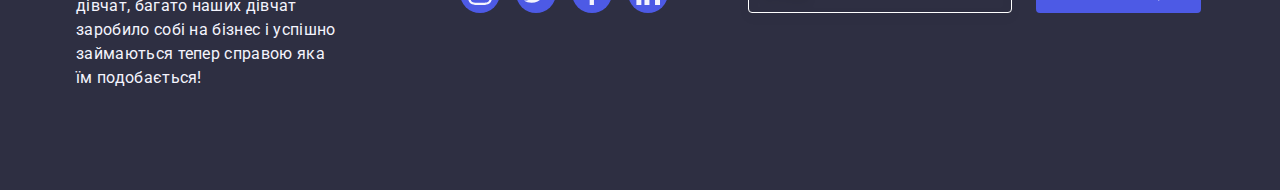
==== commit f826b2f1: "comit" ====
--- a/index.html
+++ b/index.html
@@ -53,8 +53,8 @@
               >
             </li>
             <li class="address-list-item">
-              <a class="address-link link" href="tel:+380509547685"
-                >+380 50 954-76-85</a
+              <a class="address-link link" href="tel:+380938787777"
+                >+38 (093) 878-77-77</a
               >
             </li>
           </ul>
@@ -88,8 +88,8 @@
           <address>
             <ul class="mobile-address-list list">
               <li class="list-address-item">
-                <a class="address-link-tel link" href="tel:+380509547685"
-                >+380 50 954-76-85</a
+                <a class="address-link-tel link" href="tel:+380938787777"
+                >+38 (093) 878-77-77</a
               >
               </li>
               <li class="list-address-item">
@@ -123,9 +123,10 @@
       <!-- Section 1 -->
       <section class="hero-section">
         <h1 class="hero-title">Модельна агенція "Dio-coritsi"</h1>
-        <button type="button" class="hero-button" data-modal-open>
+        <!--
+        <button hidden type="button" class="hero-button" data-modal-open>
           Записатися на співбесіду
-        </button>
+        </button>-->
       </section>
       <!-- Section 2 -->
       <section class="about-section">
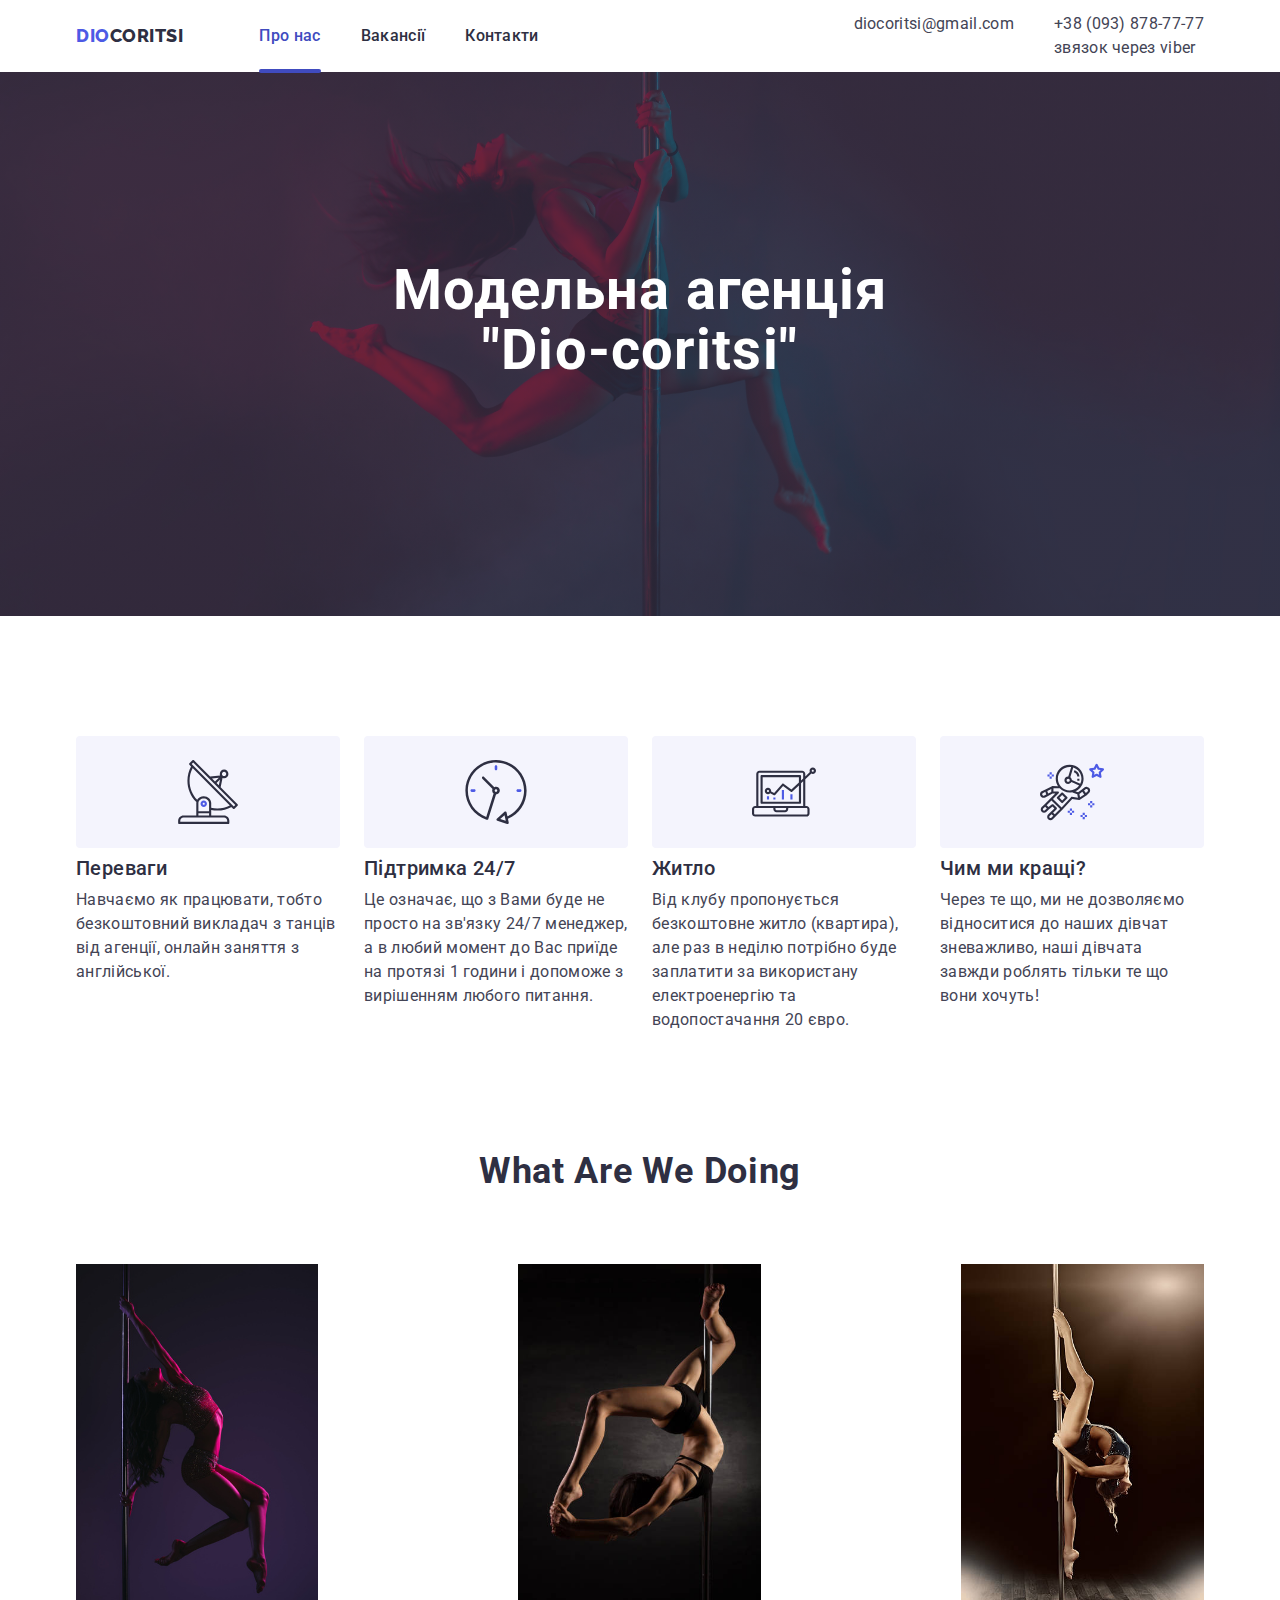
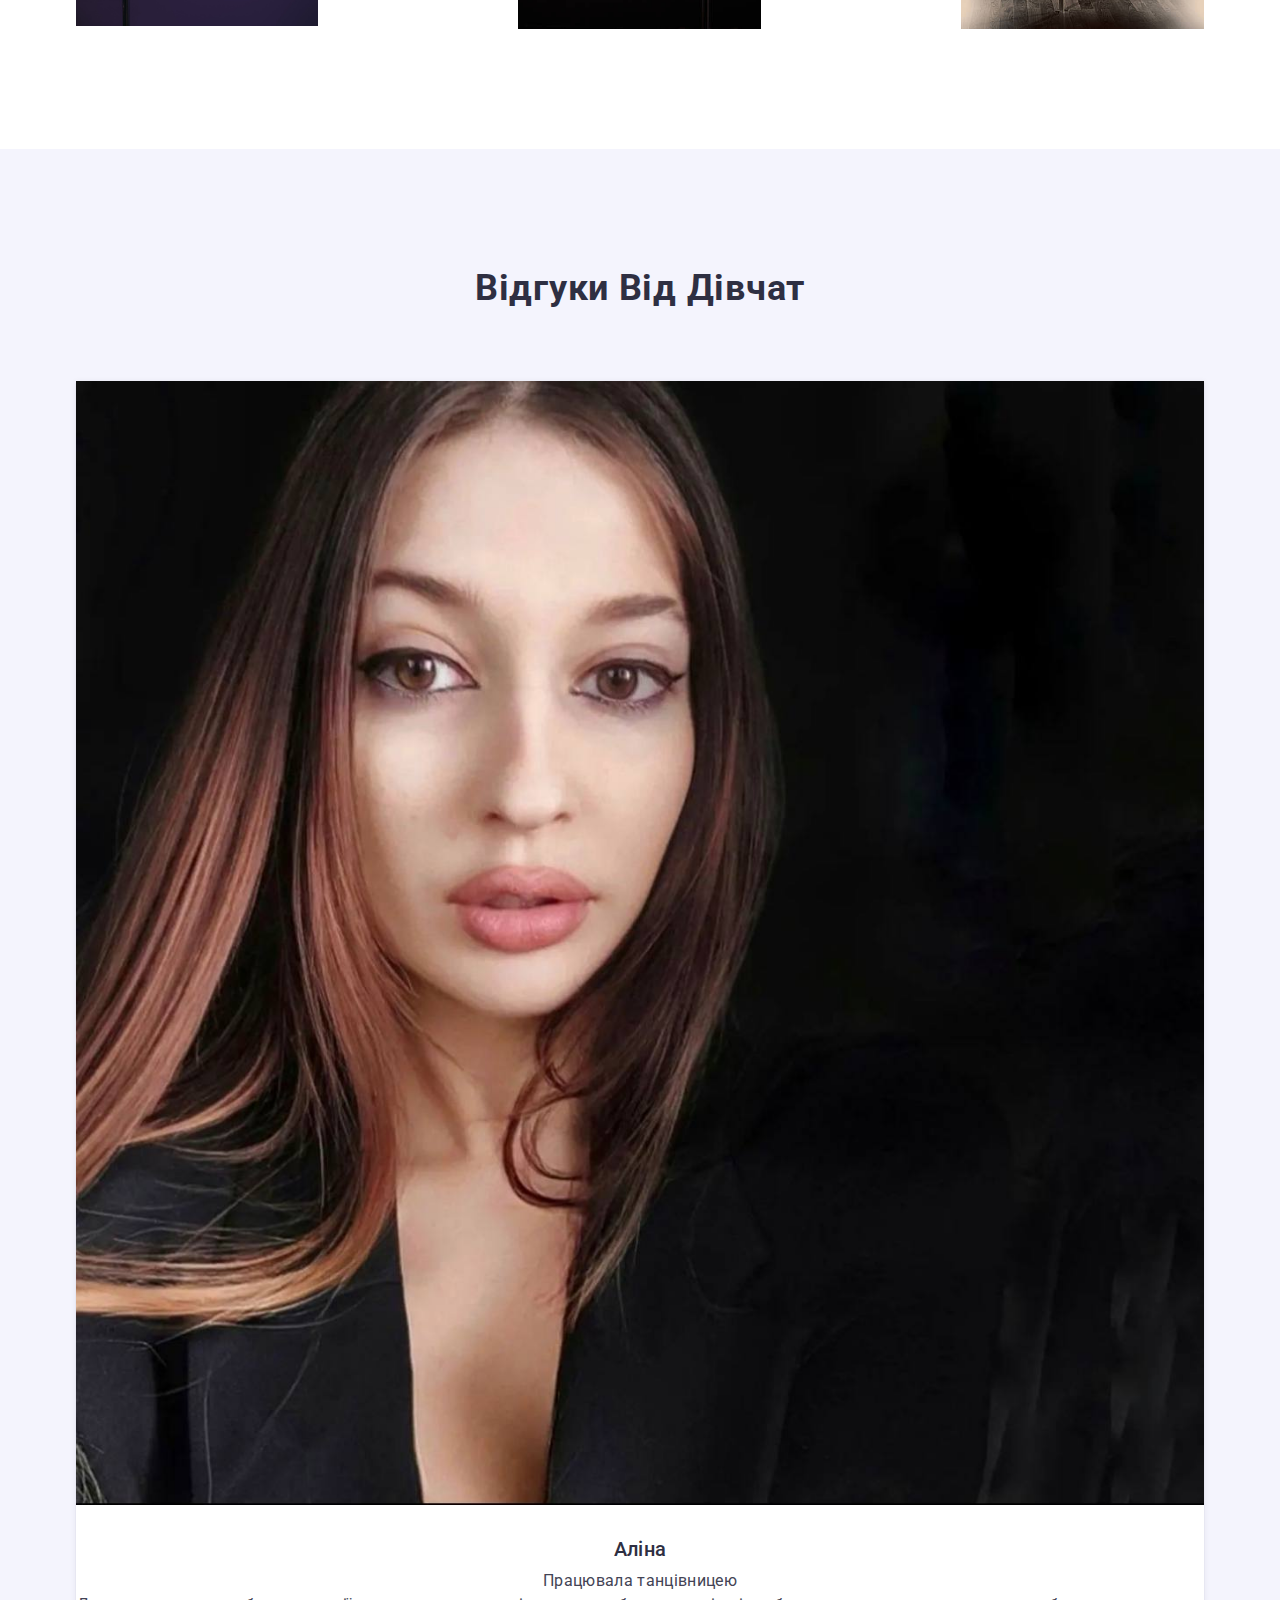
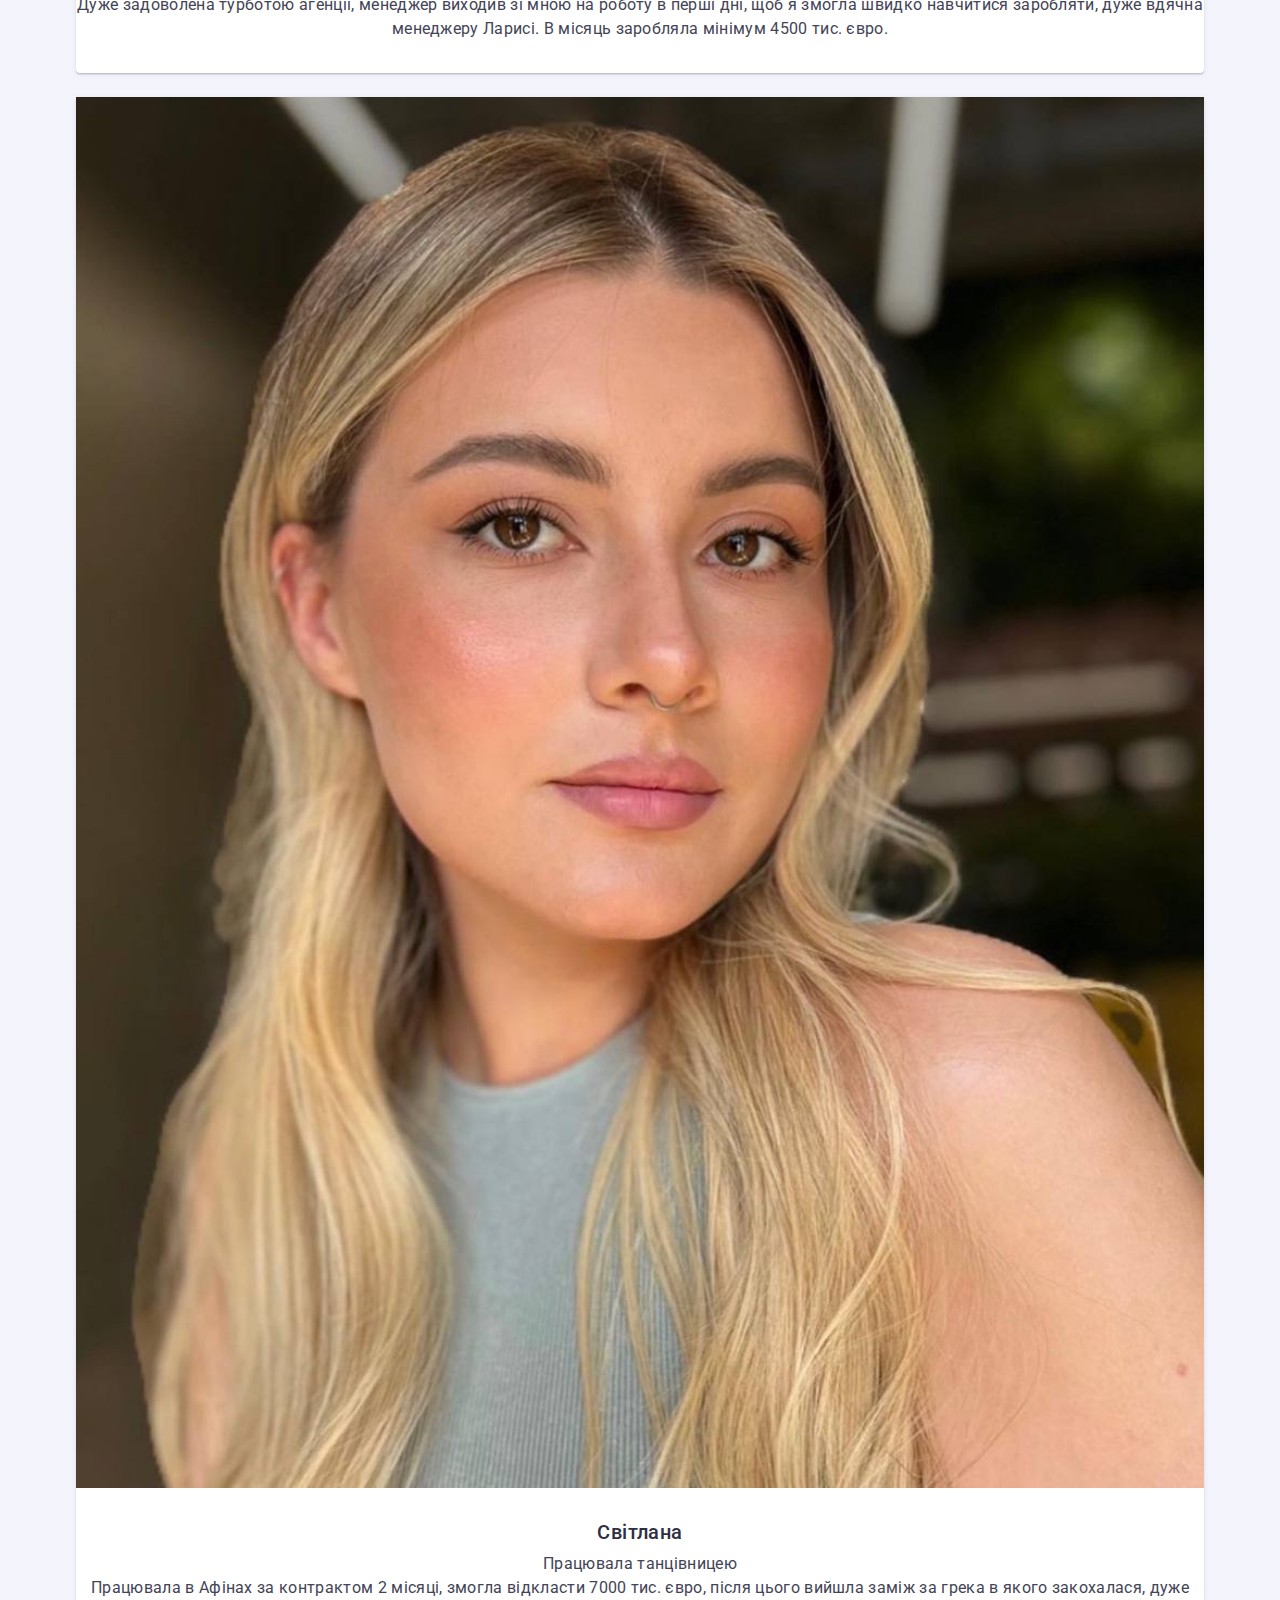
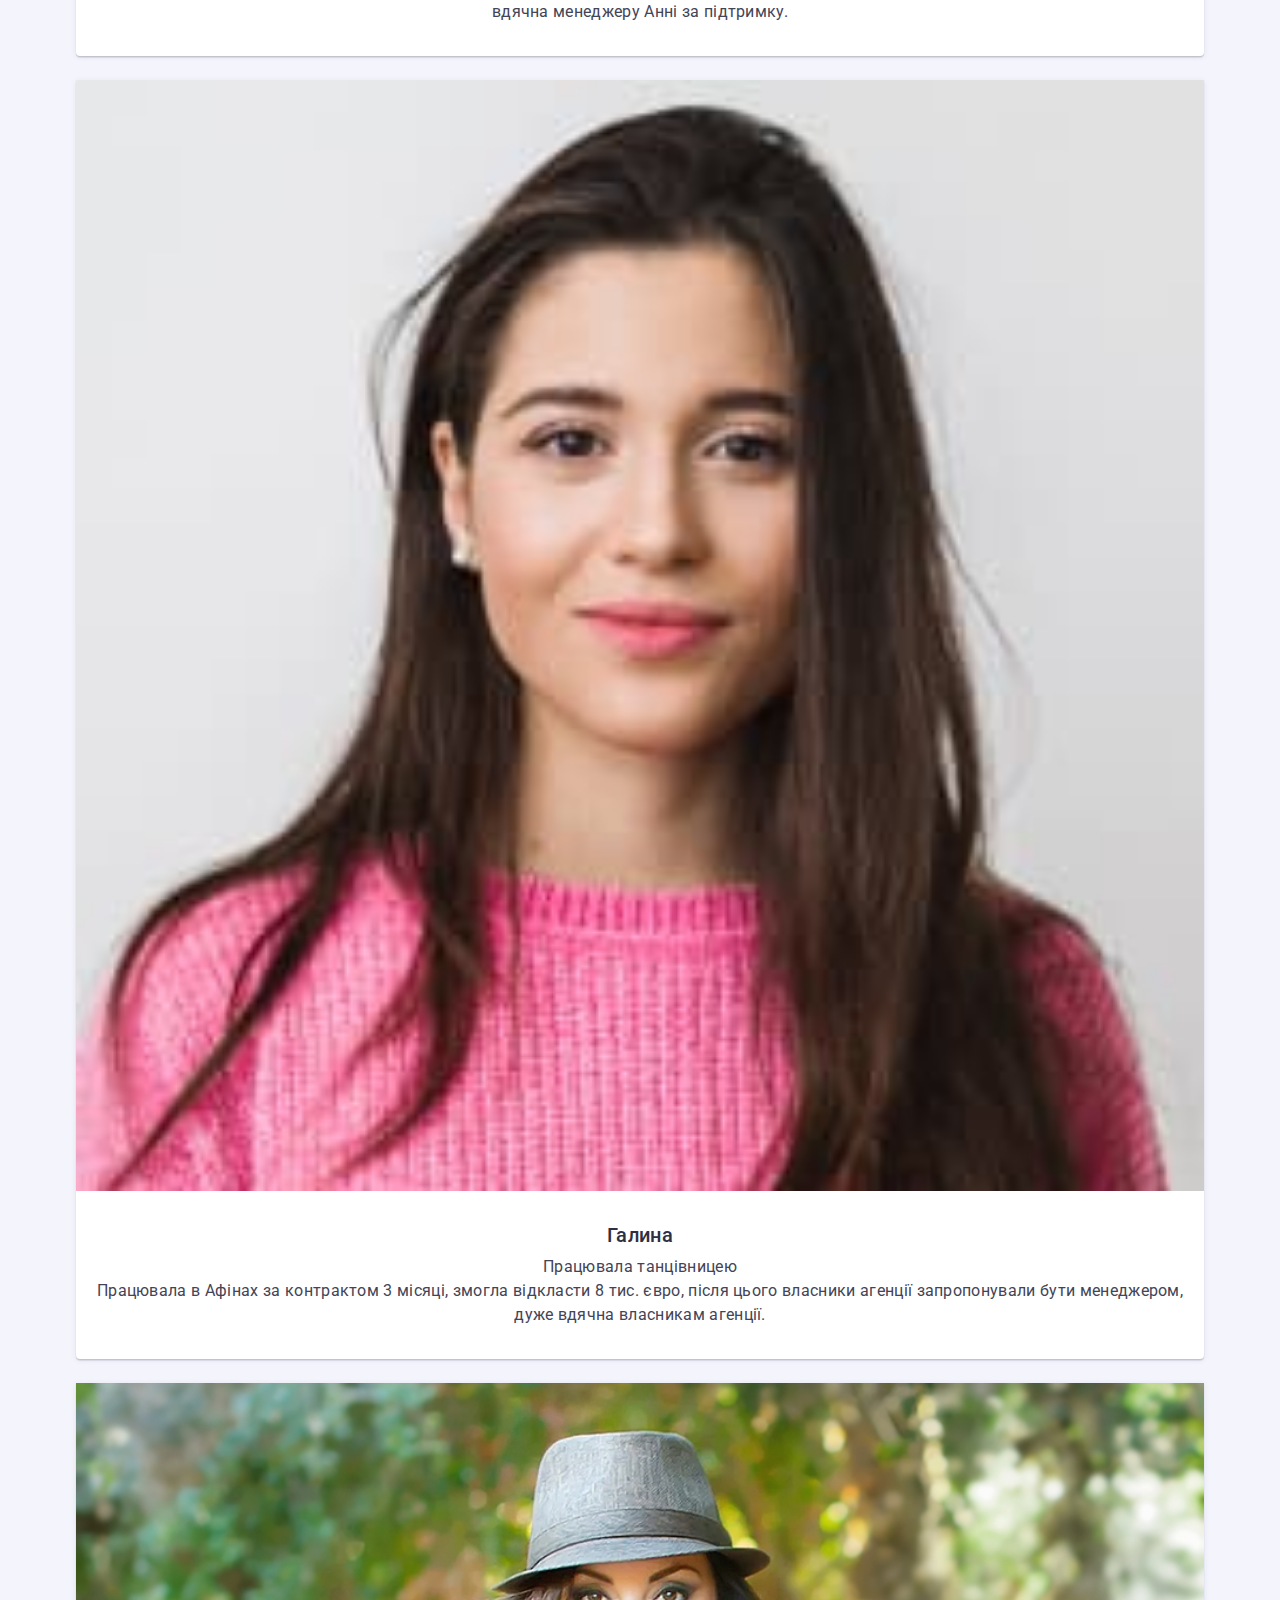
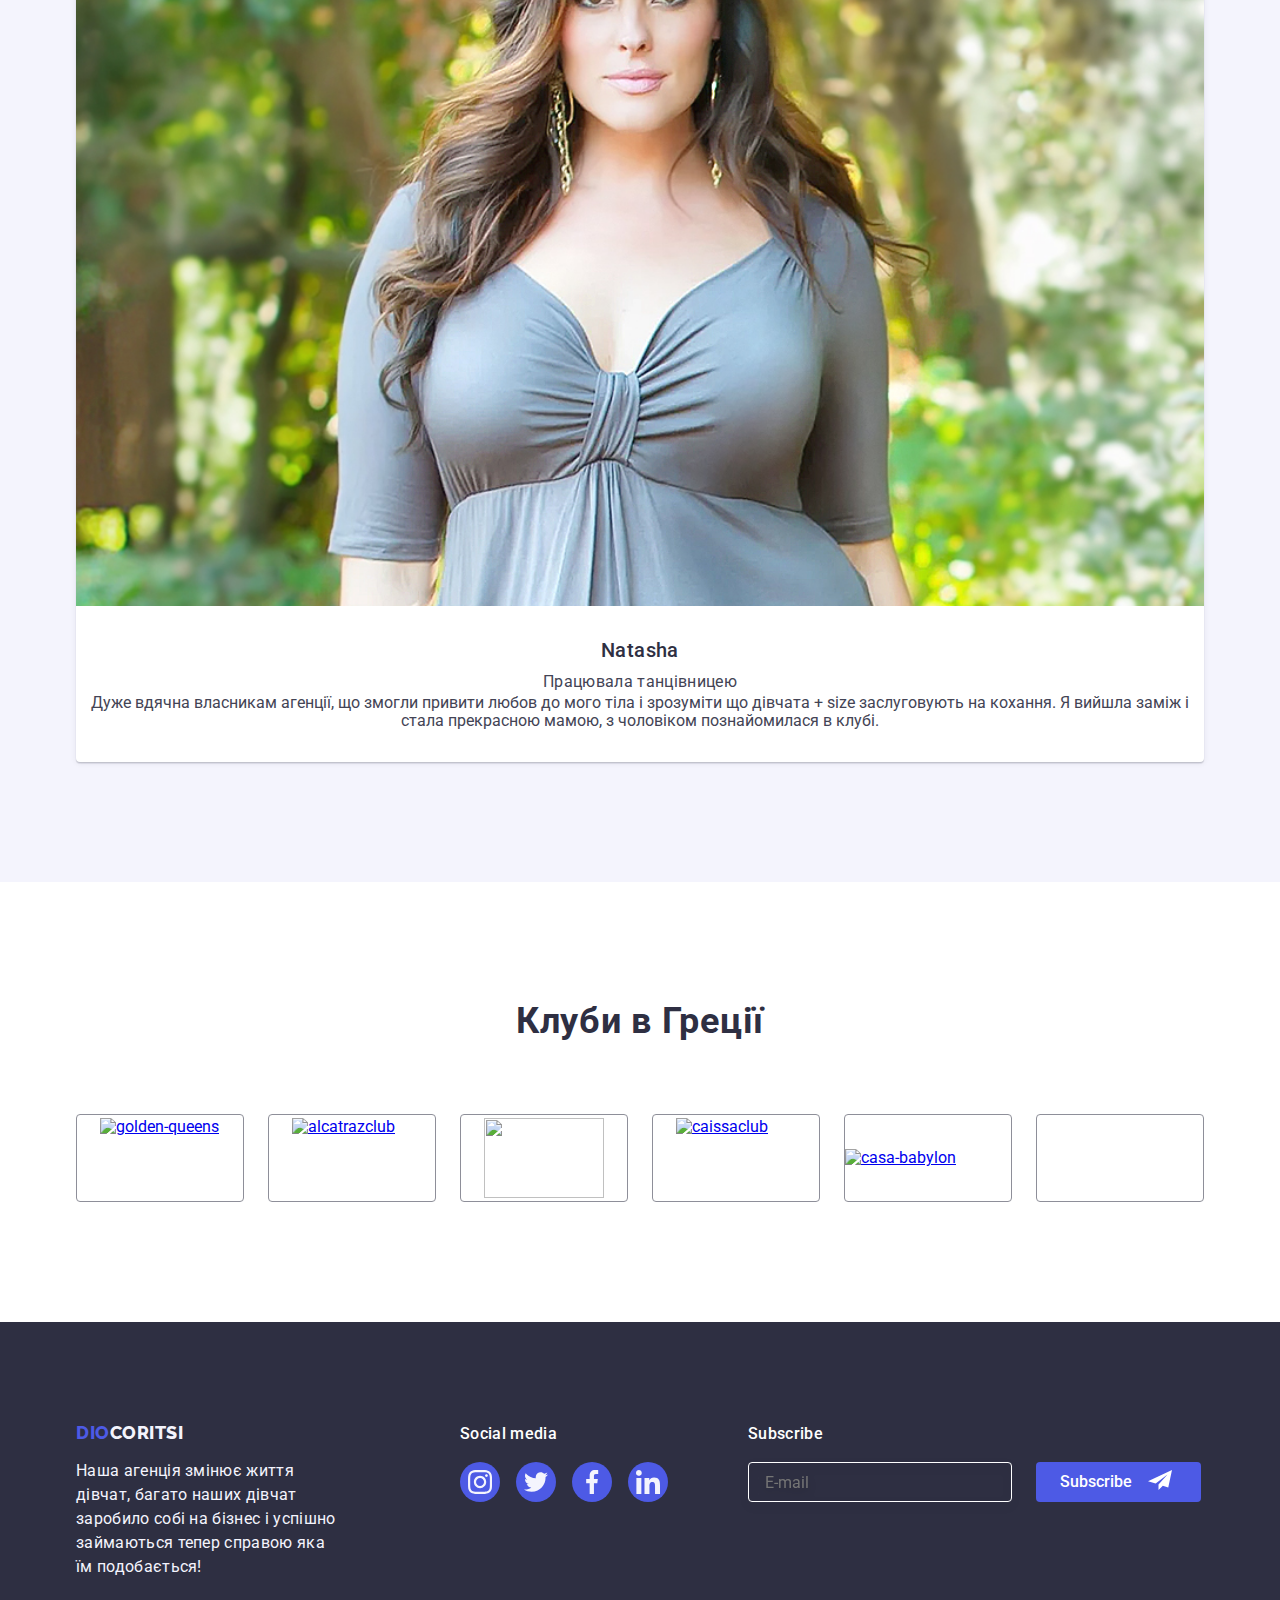
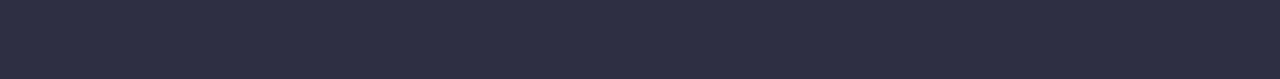
==== commit b341cc16: "comit" ====
--- a/index.html
+++ b/index.html
@@ -54,8 +54,9 @@
             </li>
             <li class="address-list-item">
               <a class="address-link link" href="tel:+380938787777"
-                >+38 (093) 878-77-77</a
-              >
+                >+38 (093) 878-77-77 
+                <p>звязок через viber</p>
+                </a>
             </li>
           </ul>
         </address>
--- a/css/media.css
+++ b/css/media.css
@@ -136,8 +136,21 @@
 
   /* ================== SECOND ABOUT SECTION ================== */
   @media screen and (max-width: 1157px) {
+    .second-about-title {
+      font-size: 36px;
+      line-height: 1.11;
+      text-align: center;
+      letter-spacing: 0.02em;
+      text-transform: capitalize;
+      color: var(--main-title-color); */
+    }
     .second-about-section {
-      display: none;
+      padding-bottom: 120px; 
+    }
+    .second-about-list {
+      display: flex;
+      gap: 24px;
+      margin-top: 72px;
     }
   }
 
@@ -431,11 +444,11 @@
     color: var(--main-title-color);
   }
   .second-about-section {
-    padding-bottom: 120px;
+   margin-bottom: 120px;
   }
   .second-about-list {
     display: flex;
-    gap: 90px;
+    gap: 200px;
     margin-top: 72px;
   }
 
@@ -575,6 +588,10 @@
   transition-duration: 250ms;
   transition-timing-function: cubic-bezier(0.4, 0, 0.2, 1); */
   }
+
+         /*===============CONTACTS============ */
+        
+
 
   /* ================== FOOTER SECTION ================== */
 
